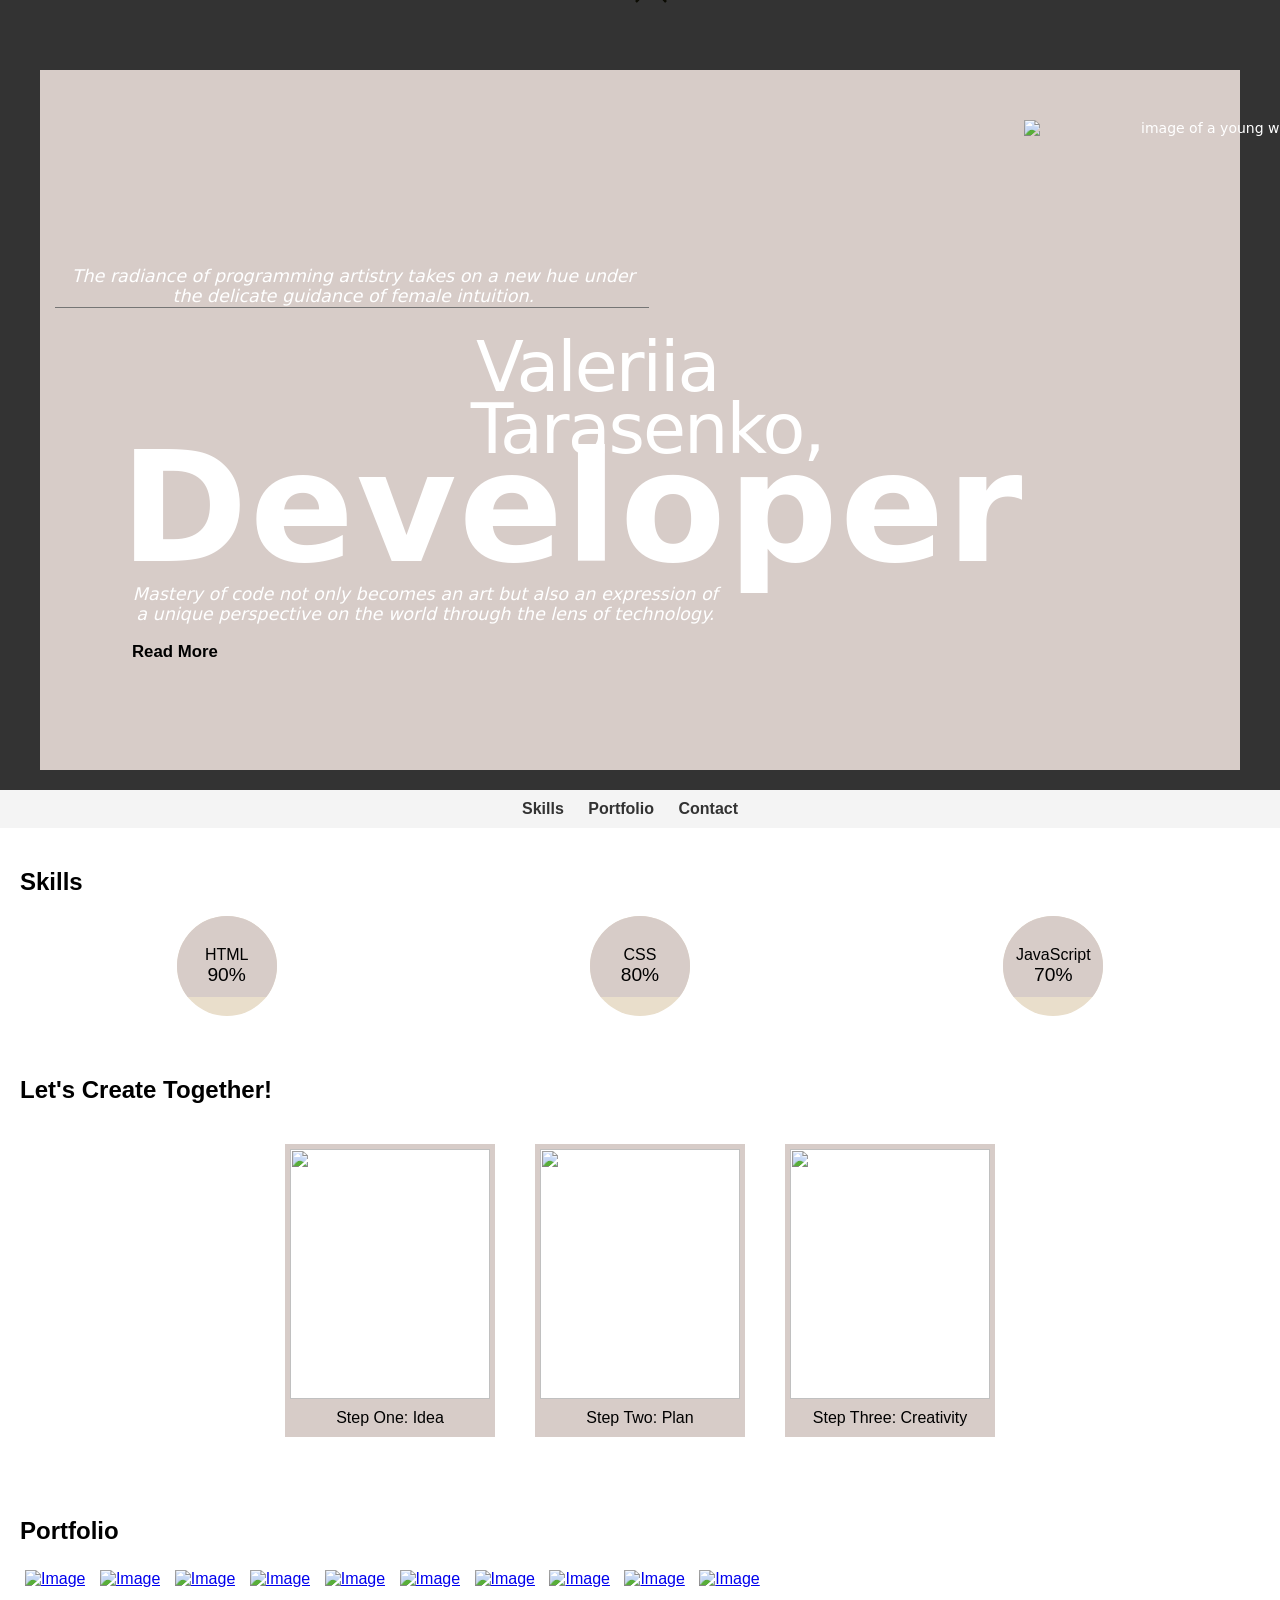
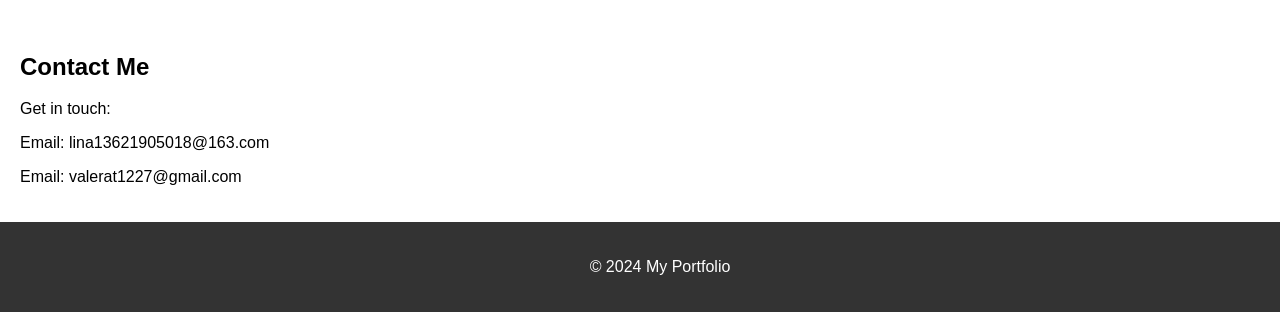
==== index.html @ 927565cd "Add files via upload" ====
<!DOCTYPE html>
<html lang="en">
<head>
    <meta charset="UTF-8">
    <meta name="viewport" content="width=device-width, initial-scale=1.0">
    <title>My Portfolio</title>
    <link rel="stylesheet" href="style.css">
</head>
<body>

<header>
    <div class="container">
        <div class="container-inner">
          <div class="main-content">
            <div class="main-headings" id="main-headings-js">
            <p id="by-line">The radiance of programming artistry takes on a new hue under the delicate guidance of female intuition.</p>
      
            <div class="heading">
              <h3 id="heading1">Valeriia</h3>
              <h3 id="heading2">Tarasenko,</h3>
              <h1 id="heading3">Developer</h1>
            </div>
      
            <div class="short-bio">
              <p>Mastery of code not only becomes an art but also an expression of a unique perspective on the world through the lens of technology.</p>
         
            </div>
      
            <a href="#" class="link" onclick="readMore()">Read More</a>
            </div>
            
            <div class="more-info " id="more-info-js">
              
              <h4>Hello!</h4>
              <p>Meet me, Valeriia, a budding software developer passionate about crafting elegant solutions to complex problems.With a keen eye for detail and a thirst for knowledge, I am embarking on my journey into the world of programming.</p>

              <p>Driven by curiosity and fueled by a desire to innovate, I am constantly seeking new challenges to hone my skills. Whether it's mastering the intricacies of coding languages like HTML and JavaScript or diving into the world of web development and machine learning, I embrace each opportunity to expand my technical expertise.</p>
          
              <p>Despite being at the beginning of my programming career, I approach every project with determination and dedication. I understand that failure is just another step towards success and use setbacks as learning opportunities to grow stronger.</p>
          
              </div>
            
          </div>
      
          <div class="image-wrapper">
          <div class="image-container">
            <img class="image" src="https://cdn.glitch.global/ac8dbd16-b582-4686-b6b6-d5a7e8ac8ace/4542.jpg?v=1710823420402" alt="image of a young woman."width="800" height="600">
          </div>
        </div>
      </div>
      </div>
      </header>

<nav>
    <ul>
        <li><a href="#about">Skills</a></li>
        <li><a href="#portfolio">Portfolio</a></li>
        <li><a href="#contact">Contact</a></li>
    </ul>
</nav>
    
<section id="about">
    <h2>Skills</h2>
    <div class="skills">
        <div class="skill" data-skill="HTML" data-level="90">
            <span class="skill-name">HTML</span>
            <span class="skill-level">90%</span>
        </div>
        <div class="skill" data-skill="CSS" data-level="80">
            <span class="skill-name">CSS</span>
            <span class="skill-level">80%</span>
        </div>
        <div class="skill" data-skill="JavaScript" data-level="70">
            <span class="skill-name">JavaScript</span>
            <span class="skill-level">70%</span>
        </div>
    </div>
    </div>
    </section>
    <section id="about">
    <h2>Let's Create Together!</h2>
    <div class="wave_inner">
        <figure class="wave">
            <img src="https://cdn.glitch.global/ac8dbd16-b582-4686-b6b6-d5a7e8ac8ace/i.jpg?v=1710824107679" alt=""></img>
            <figcaption>Step One: Idea</figcaption>
        </figure>
        <figure class="wave">
            <img src="https://cdn.glitch.global/ac8dbd16-b582-4686-b6b6-d5a7e8ac8ace/k.jpg?v=1710824135780" alt=""></img>
            <figcaption>Step Two: Plan</figcaption>
        </figure>
        <figure class="wave">
            <img src="https://cdn.glitch.global/ac8dbd16-b582-4686-b6b6-d5a7e8ac8ace/j.jpg?v=1710824162516" alt=""></img>
            <figcaption>Step Three: Creativity</figcaption>
        </figure>
    </div>
</section>
<section id="portfolio">
    <h2>Portfolio</h2>
    <a href="https://opaque-friendly-stegosaurus.glitch.me/"target="_blank"><img class="b" src="https://cdn.glitch.global/ac8dbd16-b582-4686-b6b6-d5a7e8ac8ace/s.jpg?v=1710823487512" alt="Image" width="400" height="200"></a>
    <a href="https://stellar-resolute-gravity.glitch.me"target="_blank"><img class="b" src="https://cdn.glitch.global/ac8dbd16-b582-4686-b6b6-d5a7e8ac8ace/a.jpg?v=1710823537453" alt="Image" width="400" height="200"></a>
    <a href="https://cotton-difficult-spider.glitch.me"target="_blank"><img class="b" src="https://cdn.glitch.global/ac8dbd16-b582-4686-b6b6-d5a7e8ac8ace/d.jpg?v=1710823709479" alt="Image" width="400" height="200"></a>
    <a href="https://abyssinian-inquisitive-pansy.glitch.me"target="_blank"><img class="b" src="https://cdn.glitch.global/ac8dbd16-b582-4686-b6b6-d5a7e8ac8ace/x.jpg?v=1710823787986" alt="Image" width="400" height="200"></a>
    <a href="https://teal-roasted-net.glitch.me"target="_blank"><img class="b" src="https://cdn.glitch.global/ac8dbd16-b582-4686-b6b6-d5a7e8ac8ace/r.jpg?v=1710823845205" alt="Image" width="400" height="200"></a>
    <a href="https://tangible-plucky-entree.glitch.me"target="_blank"><img class="b" src="https://cdn.glitch.global/ac8dbd16-b582-4686-b6b6-d5a7e8ac8ace/e.jpg?v=1710823893920" alt="Image" width="400" height="200"></a>
    <a href="https://emerald-flowery-ring.glitch.me"target="_blank"><img class="b" src="https://cdn.glitch.global/ac8dbd16-b582-4686-b6b6-d5a7e8ac8ace/h.jpg?v=1710823933631" alt="Image" width="400" height="200"></a>
    <a href="https://flannel-peach-pheasant.glitch.me"target="_blank"><img class="b" src="https://cdn.glitch.global/ac8dbd16-b582-4686-b6b6-d5a7e8ac8ace/t.jpg?v=1710823970445" alt="Image" width="400" height="200"></a>
    <a href="https://hazel-indigo-acorn.glitch.me"target="_blank"><img class="b" src="https://cdn.glitch.global/ac8dbd16-b582-4686-b6b6-d5a7e8ac8ace/f.jpg?v=1710824030318" alt="Image" width="400" height="200"></a>
    <a href="https://forest-desert-pediatrician.glitch.me"target="_blank"><img class="b" src="https://cdn.glitch.global/ac8dbd16-b582-4686-b6b6-d5a7e8ac8ace/w.jpg?v=1710824068697" alt="Image" width="400" height="200"></a>
    
</section>

<section id="contact">
    <h2>Contact Me</h2>
    <p>Get in touch:</p>
    <p>Email: lina13621905018@163.com</p>
    <p>Email: valerat1227@gmail.com</p>
</section>    

<footer>
    <p>&copy; 2024 My Portfolio</p>
</footer>

<script src="script.js"></script>
</body>
</html>
---- style.css ----
body {
    font-family: Arial, sans-serif;
    margin: 0;
    padding: 0;
}

header {
    background-color: #333;
    color: #fff;
    padding: 20px;
    text-align: center;
}

nav {
    background-color: #f4f4f4;
    padding: 10px;
}

nav ul {
    list-style-type: none;
    margin: 0;
    padding: 0;
    text-align: center;
}

nav ul li {
    display: inline;
    margin-right: 20px;
}

nav ul li a {
    text-decoration: none;
    color: #333;
    font-weight: bold;
}

section {
    padding: 20px;
}

footer {
    background-color: #333;
    color: #fff;
    padding: 20px;
    text-align: center;
    width: 100%;
    bottom: 0;
    z-index: 1;
}

.b{
border-radius: 50%;
  border-radius: 4px;
  padding: 5px;
  width: 250px;
  transition: filter .7s ease-in-out;
  -webkit-filter: grayscale(0%); 
  filter: grayscale(0%);
}
.b{
    transition: transform 0.3s ease;
}

.b:hover {
    transform: scale(1.2);
    -webkit-filter: grayscale(99%); 
    filter: grayscale(99%); 
}


@media only screen and (max-width: 1200px) {
    body {
        font-size: 14px; 
    }

    header {
        padding: 10px; 
    }

    nav ul li {
        margin-right: 10px; 
    }

    section {
        padding: 10px; 
    }

    footer {
        padding: 10px; 
    }

    .b {
        width: 150px; 
    }

    .skills {
        flex-direction: column; 
        align-items: center; 
    }

    .skill {
        margin-bottom: 20px; 
    }
}


@media only screen and (max-width: 500px) {
    header {
        padding: 10px; 
        text-align: center; 
    }

    #heading1, #heading2, #heading3 {
        font-size: 24px; 
    }

    .short-bio {
        font-size: 14px; 
        margin-top: 10px; 
    }

    .image-container {
        width: 80%; 
    }
    nav ul {
        padding: 5px 0; 
    }

    nav ul li {
        margin-right: 10px; 
    }
}


  }
  
  /* Мои мучения и страдания для мобильных устройств и планшетов */
  @media screen and (max-width: 768px) {
    .main-content {
      flex-direction: column; 
      align-items: center; 
    }
  
    .image-wrapper {
      margin-top: 20px; 
    }
  
    .image-container {
      text-align: center; 
    }
  
    .image {
      max-width: 100%; 
      height: auto; 
    }
  
  
    #main-headings-js {
      padding-bottom: 20px; 
      text-align: center; 
    }
  
    .short-bio {
      margin-bottom: 20px; 
      text-align: center; 
    }
  }
  

  @media screen and (max-width: 480px) {
    #heading1, #heading2, #heading3 {
      font-size: 24px; 
    }
  }









//Font
@import url("");

//Variables
$mobile-breakpoint: 350px;
$large-mobile-breakpoint: 530px;
$tablet-breakpoint: 700px;
$desktop-breakpoint: 1200px;


//Mixins 
//Centering Mixins
@mixin horizontal-center {
  margin-left: auto;
  margin-right: auto;
}

@mixin vertical-center {
  position: relative;
  top: 50%;
  transform: translateY(-50%);
}


//Media Query mixins
@mixin mobile {
  @media (min-width: #{$mobile-breakpoint}) and (max-width: #{$large-mobile-breakpoint - 1}) {
    @content;
  }
}

@mixin tablet {
  @media (min-width: #{$large-mobile-breakpoint}) and (max-width: #{$tablet-breakpoint - 1}) {
    @content;
  }
}

@mixin desktop {
  @media (min-width: #{$tablet-breakpoint}) and (max-width: #{$desktop-breakpoint}) {
    @content;
  }
}

//Animations
@keyframes fade-in {
  0% {
    opacity: 0;
  }
  100% {
    opacity: 1;
  }
}

@keyframes slide-in {
   0% {
    top: -300px;
  }
  100% {
    top: 0;
  }
}

@keyframes scaleDown {
    0% {
    transform: scale(1);
  }
   10% {
    transform: scale(0.7);
  }
   95% {
    transform: scale(0.7);
  }
   100% {
    transform: scale(1);
  }
}

@keyframes reveal-info {
  0% {
    height: 0;
  }
  5% {
    height: 350px;
  }
  95% {
    height: 350px;
  }
  100% {
    height: 0;
  }
}



body {
  margin: 0;
  padding: 0;
}
.image-container {
    width: 400px;
    max-width: 400px; 
    height: 700px; 
    overflow: hidden;
    display: flex;
    justify-content: center;
    align-items: center;
    animation: scaleDown 6s ease 2s ;
  }

.container {
  margin-top: 50px;
  margin-left: auto;
  margin-right: auto;
  width: 1200px;
  height: 700px;
  background-color:#D7CCC8 ;
  font-size: 14px;
  font-family: "Montserrat", sans;
  .container-inner { 
   width: 100%;
   height: 100%;
   display: flex;
   flex-direction: row;
   justify-content: flex-start;
   position: relative;
   animation: fade-in 1.5s ease, slide-in 1.2s ease;
   -webkit-animation: fade-in 1.5s ease, slide-in 1.2s ease;
    .main-content {
      flex-basis: 50%;
      order: 1;
      align-self: center;
      display: flex;
      flex-direction: column;
      .main-headings { 
        width: 100%;
        align-self: center;
        display: flex;
        flex-direction: column;
        animation: scaleDown 6s ease 2s;
       -webkit-animation: scaleDown 6s ease 2s;
        #by-line {
          width: 60%;
          padding-bottom: 1px;     
          padding-left: 3px;
          margin-left: 15px;
          font-size: 125%;
          border-bottom: 1px solid #757575;             
          font-style: italic;
        }
        .heading {
         // align-self: flex-end;
           margin-top: 20px;
           margin-left: 80px;
          #heading1, #heading2, #heading3 {
            margin: 0;
            margin-top: -20px;
          }
          #heading1, #heading2 {
            font-size: 500%;
            font-weight:normal;
            letter-spacing: -2px;
          }
          #heading1 {
            margin-left: 50px;
            }
          #heading2 {
            margin-left: 150px;
          }
          #heading3 {
            margin-top: -52px;
            font-size: 1100%;
            font-weight: 800;
            letter-spacing: 2px;
            }
        }
        .short-bio {
          width: 60%;
          margin-top: -30px;
          margin-left: 90px;
          font-style: italic;
          font-size: 125%;
        }
        a {
         // width: 72%;
          margin-left: 92px;
         // margin-right: auto;
          align-self: flex-start;
          font-weight: bold;
          font-size: 120%;
          font-family: helvetica;
          text-decoration: none;
          color: black;
          &:hover {
            text-decoration: underline;
          }
        }  
      }  
       .more-info {
          margin-top: -70px;
          width: 50%;
          height: 0;
          margin-left: auto;
          margin-right: auto; 
          align-self: flex-start;
          overflow: hidden;
          animation: reveal-info 4s ease 3s;
         -webkit-animation: reveal-info 4s ease 3s;
       }
    }
    .image-wrapper {
      flex-basis: 50%; 
      order: 2;
      //background-color was #8D6E63
      .image-container {
        width: 100%;
        height: 100%;
        overflow: hidden;
        display: flex;
        flex-direction: row;
        justify-content: center;
        align-items: center;
        animation: scaleDown 6s ease 2s ;
       -webkit-animation: scaleDown 6s ease 2s;
        img {
          width: 100%;
          height: auto;
          position: relative;
         }
        }
      }     
   }
}



//Media Query for mobile devices 
@include mobile {
   * {
    animation-name: none !important;
  }
  .container {
    width: 90%;
    height: 700px;
    @include horizontal-center;
    font-size: 5px;
    margin-bottom: 20px;
  }
  .container-inner {
    flex-direction: column !important;
    justify-content: center !important;
  }
  .main-content, .image-wrapper {
    flex-basis: 100% !important;
  }
  .main-content {
    order: 2 !important;
    outline: 1px solid red;
    margin: 0 50px;
  }
  .image-wrapper {
    order: 1 !important;
  }
  .heading {
    margin-left: 55px !important;
  }
  #heading1, #heading2 {
   margin: 0;
   margin-top: -5px !important;
    }
  #heading2 {
    margin-left: 100px !important;
  }
  #heading3 {
    margin-top: -20px !important;
  }
  .short-bio {
    margin-top: -10px !important;
    margin-left: 60px !important;
  }
   .more-info {
    height: 150px !important;
    width: 60% !important;
    margin: 0 !important;
    align-self: flex-start !important;
    margin-top: 0px !important;
    margin-left: 60px !important;
    //text-align: justify;
    font-size: 8px;
  }
  .link {
    display: none;
  }
  .image-wrapper {
    order: 1 !important;    
    width: 100%;
    height: 100px !important;
    justify-content: center !important;
  }
  .image-container {
    width: 100% !important;
    height: 400px;    
    @include horizontal-center;
    @include vertical-center;
  }
  img {
    width: 80% !important;
    height: auto !important;
    top: -20px;
    @include horizontal-center;
  }
}


//Media Query for tablet devices 

@include tablet {
  * {
    animation-name: none !important;
  }
  .container {
    width: 90%;
    height: 900px;
    @include horizontal-center;
    font-size: 8px;
  }
  .container-inner {
    flex-direction: column !important;
    justify-content: center !important;
  }
  .main-content, .image-wrapper {
    flex-basis: 100% !important;
  }
  .main-content {    
    width: 80%;
    order: 2 !important;    
    align-self: center !important;
  }
  .main-headings {
    width: 100%;
    margin-top: 20px; 
    @include horizontal-center;
  }  
  .heading {
    margin-left: 55px !important;
  }
  #heading1, #heading2 {
    margin: 0;
    margin-top: -15px !important;
    }
  #heading3 {
    margin-top: -30px !important;
  }
  .short-bio {
    margin-top: -20px !important;
    margin-left: 60px !important;
  }
  .link {
    display: none;
  }
  .more-info {
    height: 150px !important;
    width: 60% !important;
    margin: 0 !important;
    align-self: flex-start !important;
    margin-top: 0px !important;
    margin-left: 60px !important;
    text-align: justify;
  }
  .image-wrapper {
    order: 1 !important;    
    width: 100%;
    height: 400px;
    justify-content: center !important;
  }
  .image-container {
    width: 100% !important;
    height: 400px;    
    @include horizontal-center;
  }
  img {
    width: 80% !important;
    height: auto !important;
    top: -20px;
    @include horizontal-center;
  }
}

/*

@include tablet {
  .container {
    width: 100%;
    height: auto;
    font-size: 7px;
  }
  #heading3 {
    margin-top: -35px !important;
  }
  .link {
    margin-left: 30px;
  }
  .more-info {
    margin-top: -40px !important;
  }
}
*/
//Media query for desktop devices 

@include desktop {
  .container {
    width: 100%;
    height: auto;
    font-size: 9px;
  }
  #heading3 {
    margin-top: -35px !important;
  }
  .link {
    margin-left: 30px;
  }
  .more-info {
    margin-top: -40px !important;
  }
}


@media screen and (max-width: 768px) {
    .container {
      width: 90%;
    }
    
    .main-headings {
      #by-line {
        width: 100%;
        padding: 0 20px;
      }
      
      .heading {
        margin-top: 10px;
        margin-bottom: 10px;
        text-align: center;
        
        h3 {
          font-size: 24px;
        }
        
        h1 {
          font-size: 36px;
        }
      }
      
      .short-bio {
        margin: 0 20px;
        text-align: justify;
        font-size: 16px;
      }
      
      .link {
        margin: 10px 0;
        display: block;
        text-align: center;
      }
    }
    
    .image-container {
      width: 100%;
      height: auto;
    }
    
    .more-info {
      display: none;
    }
  }
  

@media screen and (max-width: 768px) {
    .container {
      width: 100%;
    }
    
    .main-headings {
      #by-line {
        width: 100%;
        padding: 0 10px; 
        font-size: 14px;
      }
      
      .heading {
        margin-top: 10px;
        margin-bottom: 10px;
        
        h3 {
          font-size: 24px;
        }
        
        h1 {
          font-size: 36px; 
        }
      }
      
      .short-bio {
        margin: 0 10px; 
        font-size: 14px;
      }
      
      .link {
        margin: 10px 0;
        display: block;
        text-align: center;
        font-size: 16px; 
      }
    }
    
    .image-container {
      width: 100%; 
      height: auto; 
    }
    
    .more-info {
      display: none;
    }
  }
  
 







.skills {
    display: flex;
    justify-content: space-around;
    align-items: center;
    margin-top: 20px;
}

.skill {
    width: 100px;
    height: 100px;
    border-radius: 50%;
    background-color: #e9decb;
    position: relative;
    overflow: hidden;
    display: flex;
    flex-direction: column;
    justify-content: center;
    align-items: center;
    text-align: center;
    font-family: Arial, sans-serif; 
}

.skill-name,
.skill-level {
    position: relative; 
    z-index: 1; 
}

.skill-level {
    font-size: 1.2em; 
}

.skill::before {
    content: '';
    position: absolute;
    top: 0;
    left: 0;
    width: 100%;
    height: 0; 
    background-color: #D7CCC8 ;
    transform-origin: bottom;
    animation: fill 2s linear forwards;
}

@keyframes fill {
    from {
        height: 0;
    }
    to {
        height: calc(100% - 1.2em); 
    }
}






/*качание картинок*/
.wave_inner {
    display: flex;
    margin-top: 20px;
    flex-wrap: wrap;
    width: 100%;
    justify-content: center;
}
.wave {
    margin: 20px;
    animation: wave ease-in-out 1s infinite alternate;
    transform-origin: center -20px;
}
.wave:hover {
    animation-play-state: paused;
}
.wave img {
    border: 5px solid #D7CCC8 ;
    display: block;
    width: 200px;
    height: 250px;
    object-fit: cover;
}
.wave figcaption {
    text-align: center;
    background: #D7CCC8 ;
    padding: 5px 5px 10px 5px;
    font-family: Verdana, sans-serif;   
}
.wave:after{
    content: '';
    position: absolute;
    width: 20px;
    height: 20px;
    border: 2px solid #0c0c03;
    top: -10px;
    left: 50%;
    z-index: 0;
    border-bottom: none;
    border-right: none;
    transform: rotate(45deg);
}
.wave:before {
    content: '';
    position: absolute;
    top: -23px;
    left: 50%;
    display: block;
    width: 1px;
    height: 1px;
    box-shadow: 0px 0px rgba(0,0,0,0),0px 1px rgba(0,0,0,0),0px 2px rgba(0,0,0,0),0px 3px rgba(0,0,0,0),0px 4px rgba(0,0,0,0),0px 5px rgba(0,0,0,0),0px 6px rgba(14,14,14,0.14),0px 7px rgba(56,56,56,0.41),0px 8px rgba(101,99,101,0.71),0px 9px rgba(118,116,118,0.85),0px 10px rgba(110,109,110,0.77),0px 11px rgba(56,56,56,0.41),0px 12px rgba(16,16,16,0.12),0px 13px rgba(0,0,0,0),0px 14px rgba(0,0,0,0),0px 15px rgba(0,0,0,0),0px 16px rgba(0,0,0,0),0px 17px rgba(0,0,0,0),0px 18px rgba(0,0,0,0),0px 19px rgba(0,0,0,0),1px 0px rgba(0,0,0,0),1px 1px rgba(0,0,0,0),1px 2px rgba(0,0,0,0),1px 3px rgba(0,0,0,0),1px 4px rgba(18,18,18,0.16),1px 5px rgba(99,99,99,0.59),1px 6px rgba(168,168,168,0.88),1px 7px rgba(190,190,191,0.97),1px 8px rgba(183,182,183,1),1px 9px rgba(163,164,167,1),1px 10px rgba(149,150,153,1),1px 11px rgba(140,139,139,0.97),1px 12px rgba(120,118,118,0.87),1px 13px rgba(81,79,79,0.61),1px 14px rgba(22,22,22,0.18),1px 15px rgba(0,0,0,0),1px 16px rgba(0,0,0,0),1px 17px rgba(0,0,0,0),1px 18px rgba(0,0,0,0),1px 19px rgba(0,0,0,0),2px 0px rgba(0,0,0,0),2px 1px rgba(0,0,0,0),2px 2px rgba(0,0,0,0.01),2px 3px rgba(68,68,68,0.44),2px 4px rgba(189,190,191,0.94),2px 5px rgba(248,250,251,1),2px 6px rgba(242,244,246,1),2px 7px rgba(217,217,219,1),2px 8px rgba(189,189,193,1),2px 9px rgba(160,160,163,1),2px 10px rgba(143,143,146,1),2px 11px rgba(132,133,137,1),2px 12px rgba(131,132,134,1),2px 13px rgba(137,137,139,1),2px 14px rgba(124,120,121,0.95),2px 15px rgba(53,53,53,0.47),2px 16px rgba(0,0,0,0.02),2px 17px rgba(0,0,0,0),2px 18px rgba(0,0,0,0),2px 19px rgba(0,0,0,0),3px 0px rgba(0,0,0,0),3px 1px rgba(0,0,0,0.01),3px 2px rgba(87,87,87,0.55),3px 3px rgba(191,191,193,1),3px 4px rgba(222,223,225,1),3px 5px rgba(245,246,248,1),3px 6px rgba(245,246,248,1),3px 7px rgba(225,226,229,1),3px 8px rgba(194,195,196,1),3px 9px rgba(162,162,165,1),3px 10px rgba(143,143,146,1),3px 11px rgba(132,133,137,1),3px 12px rgba(130,128,130,1),3px 13px rgba(129,130,133,1),3px 14px rgba(146,147,150,1),3px 15px rgba(143,143,146,1),3px 16px rgba(62,62,62,0.56),3px 17px rgba(0,0,0,0.01),3px 18px rgba(0,0,0,0),3px 19px rgba(0,0,0,0),4px 0px rgba(0,0,0,0),4px 1px rgba(68,68,68,0.44),4px 2px rgba(175,175,176,1),4px 3px rgba(156,157,160,1),4px 4px rgba(184,185,188,1),4px 5px rgba(230,231,231,1),4px 6px rgba(248,250,251,1),4px 7px rgba(217,217,219,1),4px 8px rgba(191,191,193,1),4px 9px rgba(160,160,163,1),4px 10px rgba(142,143,145,1),4px 11px rgba(132,133,137,1),4px 12px rgba(129,130,133,1),4px 13px rgba(137,138,142,1),4px 14px rgba(160,161,165,1),4px 15px rgba(192,193,195,1),4px 16px rgba(163,161,162,1),4px 17px rgba(53,53,53,0.47),4px 18px rgba(0,0,0,0),4px 19px rgba(0,0,0,0),5px 0px rgba(18,18,18,0.16),5px 1px rgba(165,165,165,0.93),5px 2px rgba(160,160,163,1),5px 3px rgba(147,148,152,1),5px 4px rgba(155,155,158,1),5px 5px rgba(198,198,201,1),5px 6px rgba(170,170,172,1),5px 7px rgba(110,108,110,1),5px 8px rgba(122,121,123,1),5px 9px rgba(110,108,110,1),5px 10px rgba(102,99,101,1),5px 11px rgba(110,108,110,1),5px 12px rgba(120,119,121,1),5px 13px rgba(153,153,157,1),5px 14px rgba(189,189,193,1),5px 15px rgba(217,217,219,1),5px 16px rgba(235,236,237,1),5px 17px rgba(138,136,136,0.95),5px 18px rgba(22,22,22,0.18),5px 19px rgba(0,0,0,0),6px 0px rgba(97,97,97,0.6),6px 1px rgba(194,195,196,1),6px 2px rgba(170,170,172,1),6px 3px rgba(158,159,162,1),6px 4px rgba(151,152,156,1),6px 5px rgba(137,137,139,1),6px 6px rgba(90,89,91,1),6px 7px rgba(127,127,129,1),6px 8px rgba(146,147,150,1),6px 9px rgba(120,119,121,1),6px 10px rgba(90,89,91,1),6px 11px rgba(110,108,110,1),6px 12px rgba(127,127,129,1),6px 13px rgba(164,162,162,1),6px 14px rgba(222,223,225,1),6px 15px rgba(237,238,240,1),6px 16px rgba(249,252,253,1),6px 17px rgba(217,217,219,1),6px 18px rgba(65,65,66,0.6),6px 19px rgba(0,0,0,0),7px 0px rgba(162,162,162,0.87),7px 1px rgba(211,213,215,1),7px 2px rgba(196,197,198,1),7px 3px rgba(184,185,188,1),7px 4px rgba(161,162,164,1),7px 5px rgba(81,79,81,1),7px 6px rgba(86,86,88,1),7px 7px rgba(113,113,114,1),7px 8px rgba(143,143,146,1),7px 9px rgba(123,123,126,1),7px 10px rgba(100,100,102,1),7px 11px rgba(129,130,133,1),7px 12px rgba(142,143,145,1),7px 13px rgba(154,152,153,1),7px 14px rgba(237,237,237,1),7px 15px rgba(248,250,251,1),7px 16px rgba(248,250,251,1),7px 17px rgba(250,251,251,1),7px 18px rgba(117,116,118,0.87),7px 19px rgba(14,14,14,0.14),8px 0px rgba(203,203,203,0.97),8px 1px rgba(237,238,240,1),8px 2px rgba(225,226,229,1),8px 3px rgba(220,220,221,1),8px 4px rgba(113,113,114,1),8px 5px rgba(60,59,61,1),8px 6px rgba(77,77,79,1),8px 7px rgba(98,98,100,1),8px 8px rgba(135,136,139,1),8px 9px rgba(131,132,134,1),8px 10px rgba(123,123,126,1),8px 11px rgba(144,145,148,1),8px 12px rgba(135,136,139,1),8px 13px rgba(131,132,134,1),8px 14px rgba(214,213,213,1),8px 15px rgba(248,250,251,1),8px 16px rgba(242,243,243,1),8px 17px rgba(248,250,251,1),8px 18px rgba(158,158,160,0.97),8px 19px rgba(40,43,43,0.4),9px 0px rgba(222,223,225,1),9px 1px rgba(252,253,255,1),9px 2px rgba(252,253,255,1),9px 3px rgba(181,180,181,1),9px 4px rgba(72,71,73,1),9px 5px rgba(72,71,73,1),9px 6px rgba(72,71,73,1),9px 7px rgba(86,86,88,1),9px 8px rgba(122,121,123,1),9px 9px rgba(146,147,150,1),9px 10px rgba(147,148,152,1),9px 11px rgba(143,143,146,1),9px 12px rgba(143,143,146,1),9px 13px rgba(149,150,153,1),9px 14px rgba(188,187,188,1),9px 15px rgba(233,234,236,1),9px 16px rgba(230,231,231,1),9px 17px rgba(237,238,240,1),9px 18px rgba(178,179,182,1),9px 19px rgba(88,88,88,0.78),10px 0px rgba(224,224,225,1),10px 1px rgba(248,250,251,1),10px 2px rgba(248,250,251,1),10px 3px rgba(181,180,181,1),10px 4px rgba(104,104,105,1),10px 5px rgba(122,121,123,1),10px 6px rgba(122,121,123,1),10px 7px rgba(127,127,129,1),10px 8px rgba(143,143,146,1),10px 9px rgba(170,171,175,1),10px 10px rgba(184,185,188,1),10px 11px rgba(200,201,204,1),10px 12px rgba(211,213,215,1),10px 13px rgba(220,220,221,1),10px 14px rgba(217,217,219,1),10px 15px rgba(210,210,212,1),10px 16px rgba(210,210,212,1),10px 17px rgba(220,221,223,1),10px 18px rgba(178,179,182,1),10px 19px rgba(102,102,104,0.93),11px 0px rgba(207,207,208,1),11px 1px rgba(225,226,229,1),11px 2px rgba(217,217,219,1),11px 3px rgba(198,198,201,1),11px 4px rgba(130,128,130,1),11px 5px rgba(151,152,156,1),11px 6px rgba(156,157,161,1),11px 7px rgba(165,166,170,1),11px 8px rgba(198,198,201,1),11px 9px rgba(204,205,207,1),11px 10px rgba(192,193,195,1),11px 11px rgba(217,218,220,1),11px 12px rgba(242,244,246,1),11px 13px rgba(252,253,255,1),11px 14px rgba(242,243,243,1),11px 15px rgba(192,193,195,1),11px 16px rgba(189,189,193,1),11px 17px rgba(204,205,207,1),11px 18px rgba(163,164,167,1),11px 19px rgba(84,84,84,0.74),12px 0px rgba(179,177,178,0.97),12px 1px rgba(200,201,204,1),12px 2px rgba(184,185,188,1),12px 3px rgba(176,176,180,1),12px 4px rgba(141,139,141,1),12px 5px rgba(149,150,153,1),12px 6px rgba(170,171,175,1),12px 7px rgba(210,210,212,1),12px 8px rgba(235,236,237,1),12px 9px rgba(224,224,225,1),12px 10px rgba(210,210,212,1),12px 11px rgba(184,185,188,1),12px 12px rgba(211,213,215,1),12px 13px rgba(235,236,237,1),12px 14px rgba(191,191,193,1),12px 15px rgba(155,155,158,1),12px 16px rgba(165,166,170,1),12px 17px rgba(184,185,188,1),12px 18px rgba(137,138,141,0.97),12px 19px rgba(40,43,43,0.4),13px 0px rgba(137,134,136,0.86),13px 1px rgba(189,189,193,1),13px 2px rgba(170,170,172,1),13px 3px rgba(160,161,165,1),13px 4px rgba(147,148,152,1),13px 5px rgba(154,152,153,1),13px 6px rgba(217,217,219,1),13px 7px rgba(248,250,251,1),13px 8px rgba(242,243,243,1),13px 9px rgba(230,231,231,1),13px 10px rgba(240,240,240,1),13px 11px rgba(200,201,204,1),13px 12px rgba(191,191,193,1),13px 13px rgba(196,197,198,1),13px 14px rgba(135,136,139,1),13px 15px rgba(131,132,134,1),13px 16px rgba(142,143,145,1),13px 17px rgba(158,159,162,1),13px 18px rgba(103,105,106,0.87),13px 19px rgba(14,14,14,0.14),14px 0px rgba(80,79,79,0.58),14px 1px rgba(175,175,176,1),14px 2px rgba(163,164,167,1),14px 3px rgba(153,153,157,1),14px 4px rgba(147,148,152,1),14px 5px rgba(153,150,152,1),14px 6px rgba(237,237,237,1),14px 7px rgba(255,255,255,1),14px 8px rgba(245,245,245,1),14px 9px rgba(234,235,234,1),14px 10px rgba(242,243,243,1),14px 11px rgba(233,234,236,1),14px 12px rgba(204,205,207,1),14px 13px rgba(165,166,170,1),14px 14px rgba(137,138,142,1),14px 15px rgba(129,130,133,1),14px 16px rgba(129,130,133,1),14px 17px rgba(131,132,134,1),14px 18px rgba(65,65,66,0.6),14px 19px rgba(0,0,0,0),15px 0px rgba(18,18,18,0.16),15px 1px rgba(132,129,130,0.92),15px 2px rgba(160,161,165,1),15px 3px rgba(149,150,153,1),15px 4px rgba(146,147,150,1),15px 5px rgba(146,147,150,1),15px 6px rgba(163,161,162,1),15px 7px rgba(183,182,183,1),15px 8px rgba(203,202,204,1),15px 9px rgba(220,220,221,1),15px 10px rgba(230,231,231,1),15px 11px rgba(242,243,243,1),15px 12px rgba(207,207,208,1),15px 13px rgba(170,170,172,1),15px 14px rgba(153,153,157,1),15px 15px rgba(142,143,145,1),15px 16px rgba(135,136,139,1),15px 17px rgba(106,107,110,0.94),15px 18px rgba(22,22,22,0.18),15px 19px rgba(0,0,0,0),16px 0px rgba(0,0,0,0),16px 1px rgba(51,48,48,0.44),16px 2px rgba(141,139,141,1),16px 3px rgba(151,152,156,1),16px 4px rgba(146,147,150,1),16px 5px rgba(149,150,153,1),16px 6px rgba(155,155,158,1),16px 7px rgba(165,166,170,1),16px 8px rgba(196,197,198,1),16px 9px rgba(234,235,234,1),16px 10px rgba(245,245,245,1),16px 11px rgba(232,232,233,1),16px 12px rgba(210,210,212,1),16px 13px rgba(188,187,188,1),16px 14px rgba(170,170,172,1),16px 15px rgba(156,157,160,1),16px 16px rgba(127,127,129,1),16px 17px rgba(53,53,53,0.47),16px 18px rgba(0,0,0,0),16px 19px rgba(0,0,0,0),17px 0px rgba(0,0,0,0),17px 1px rgba(0,0,0,0.01),17px 2px rgba(61,60,60,0.54),17px 3px rgba(130,128,130,1),17px 4px rgba(155,155,158,1),17px 5px rgba(160,160,163,1),17px 6px rgba(163,164,167,1),17px 7px rgba(178,179,182,1),17px 8px rgba(207,207,208,1),17px 9px rgba(237,237,237,1),17px 10px rgba(248,250,251,1),17px 11px rgba(240,240,240,1),17px 12px rgba(220,220,221,1),17px 13px rgba(203,202,204,1),17px 14px rgba(184,185,188,1),17px 15px rgba(141,139,141,1),17px 16px rgba(62,62,62,0.56),17px 17px rgba(0,0,0,0),17px 18px rgba(0,0,0,0),17px 19px rgba(0,0,0,0),18px 0px rgba(0,0,0,0),18px 1px rgba(0,0,0,0),18px 2px rgba(0,0,0,0.01),18px 3px rgba(51,48,48,0.44),18px 4px rgba(111,108,109,0.93),18px 5px rgba(155,155,158,1),18px 6px rgba(181,182,187,1),18px 7px rgba(198,198,201,1),18px 8px rgba(220,221,223,1),18px 9px rgba(245,245,245,1),18px 10px rgba(255,255,255,1),18px 11px rgba(250,251,251,1),18px 12px rgba(232,232,233,1),18px 13px rgba(191,191,193,1),18px 14px rgba(125,125,126,0.94),18px 15px rgba(51,48,48,0.44),18px 16px rgba(0,0,0,0.01),18px 17px rgba(0,0,0,0),18px 18px rgba(0,0,0,0),18px 19px rgba(0,0,0,0),19px 0px rgba(0,0,0,0),19px 1px rgba(0,0,0,0),19px 2px rgba(0,0,0,0),19px 3px rgba(0,0,0,0),19px 4px rgba(20,20,20,0.15),19px 5px rgba(59,58,59,0.57),19px 6px rgba(103,105,106,0.87),19px 7px rgba(141,141,144,0.96),19px 8px rgba(176,176,180,1),19px 9px rgba(196,197,198,1),19px 10px rgba(192,193,195,1),19px 11px rgba(167,168,168,0.96),19px 12px rgba(120,120,121,0.86),19px 13px rgba(66,66,68,0.59),19px 14px rgba(18,18,18,0.16),19px 15px rgba(0,0,0,0),19px 16px rgba(0,0,0,0),19px 17px rgba(0,0,0,0),19px 18px rgba(0,0,0,0),19px 19px rgba(0,0,0,0);
    z-index: 16;
} 
@keyframes wave {
    0% {
        transform: rotate(3deg);
        box-shadow: 6px 8px 22px rgba(0,0,0,0.3), 12px 16px 24px rgba(0,0,0,0.2);
    }
    100% {
        transform: rotate(-3deg);
        box-shadow: -6px 8px 22px rgba(0,0,0,0.3), -12px 16px 24px rgba(0,0,0,0.2);
    }
}
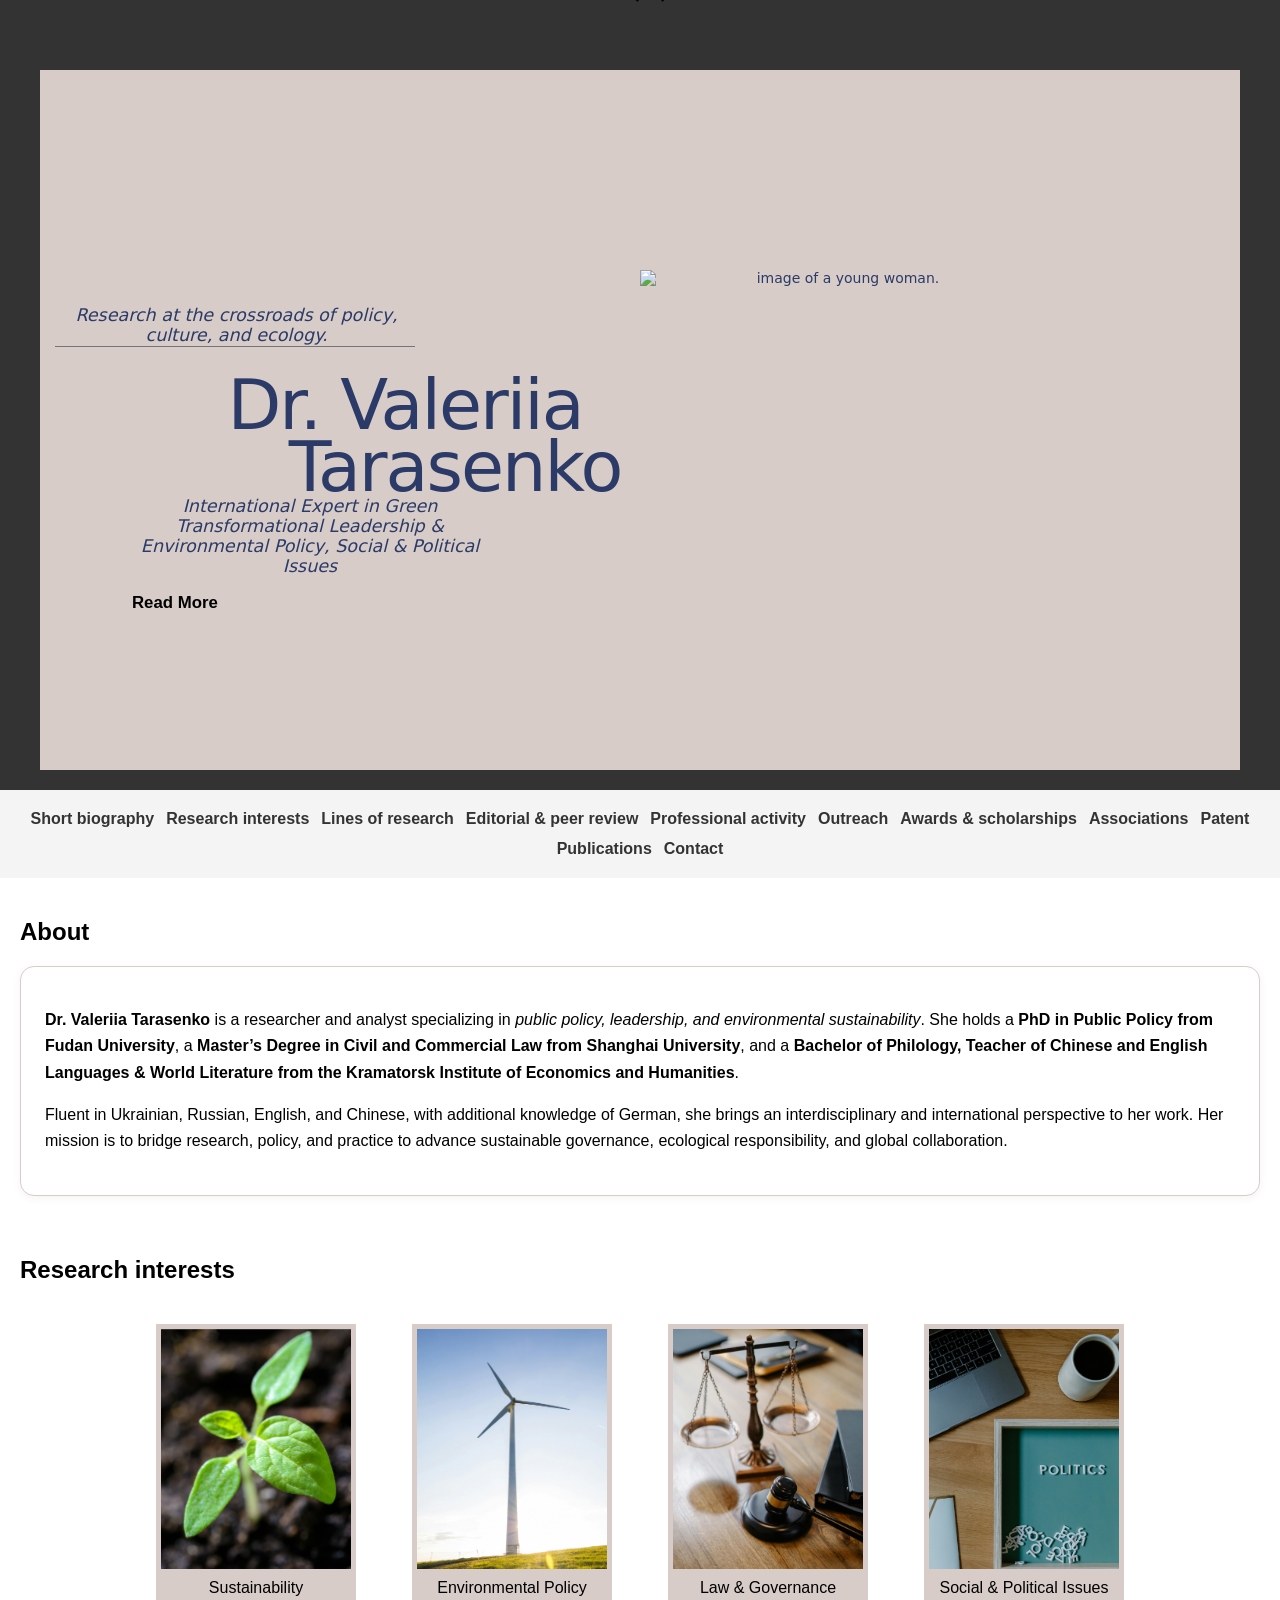
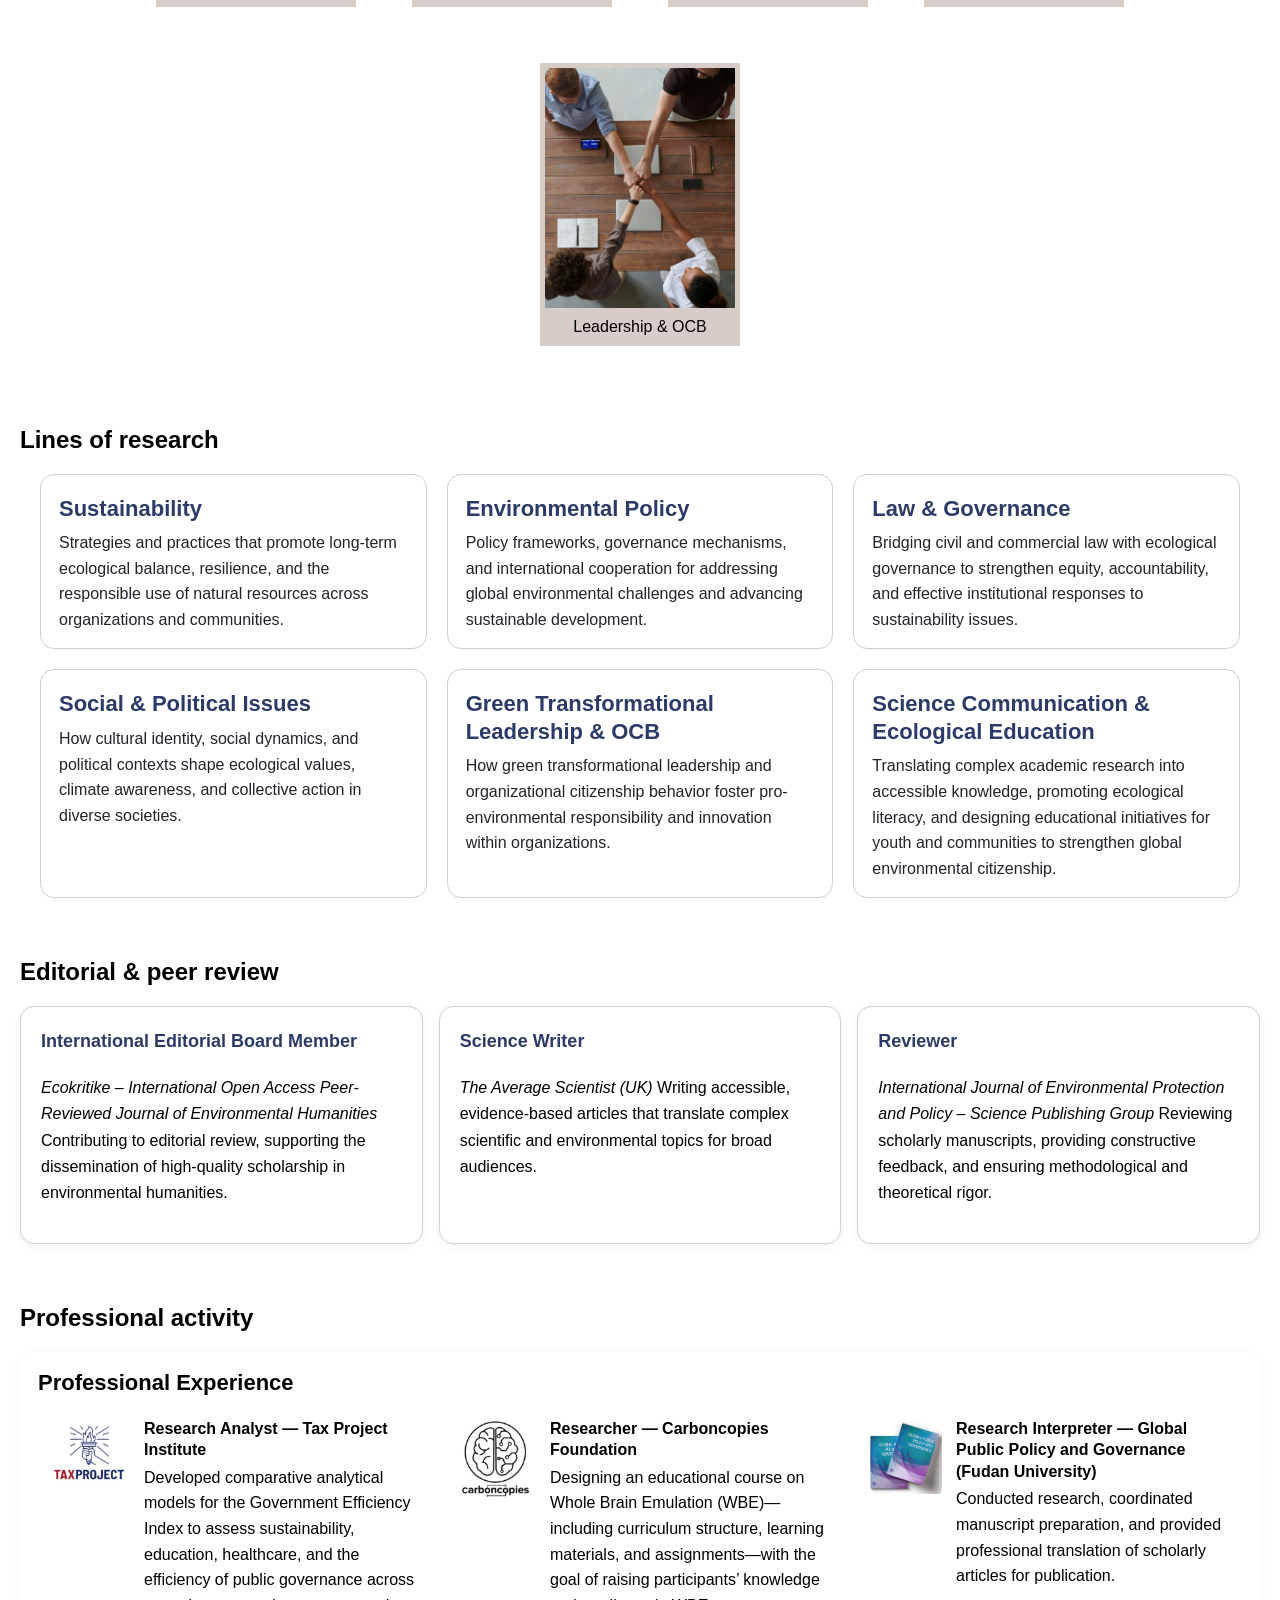
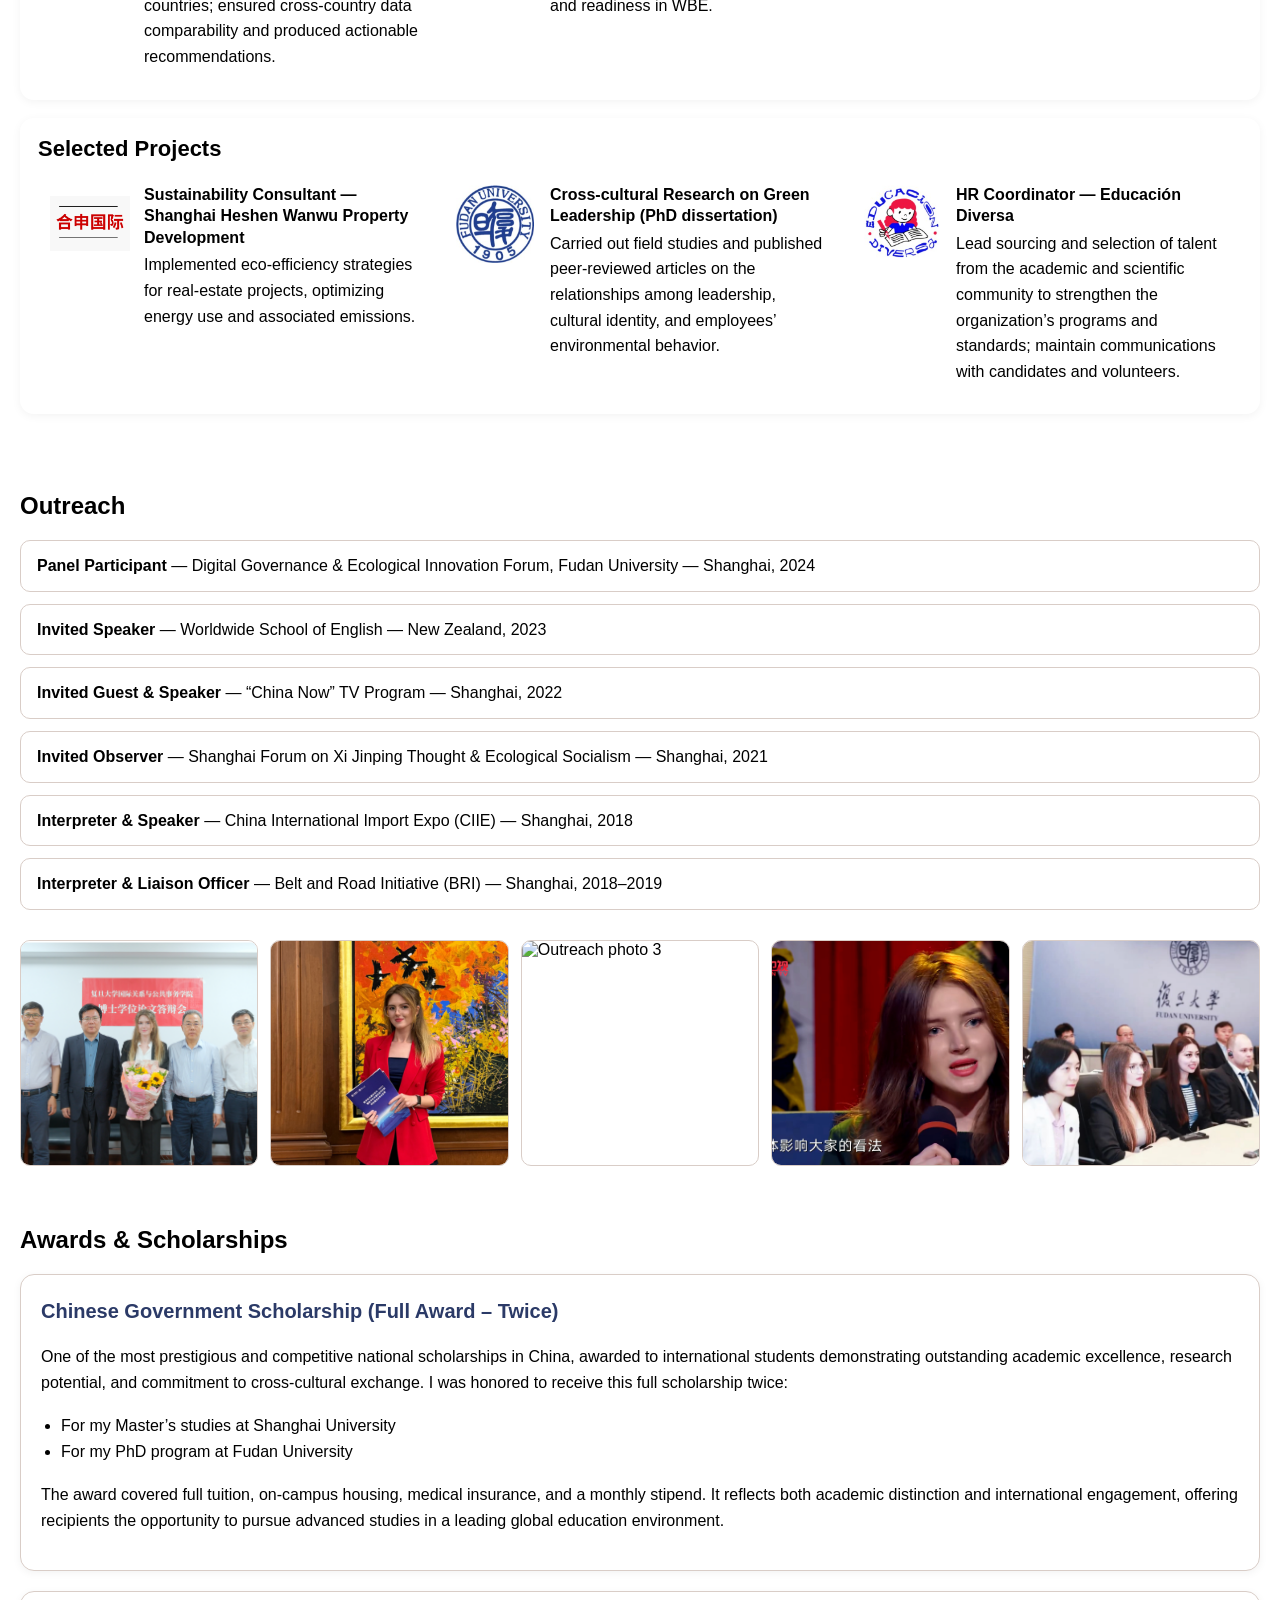
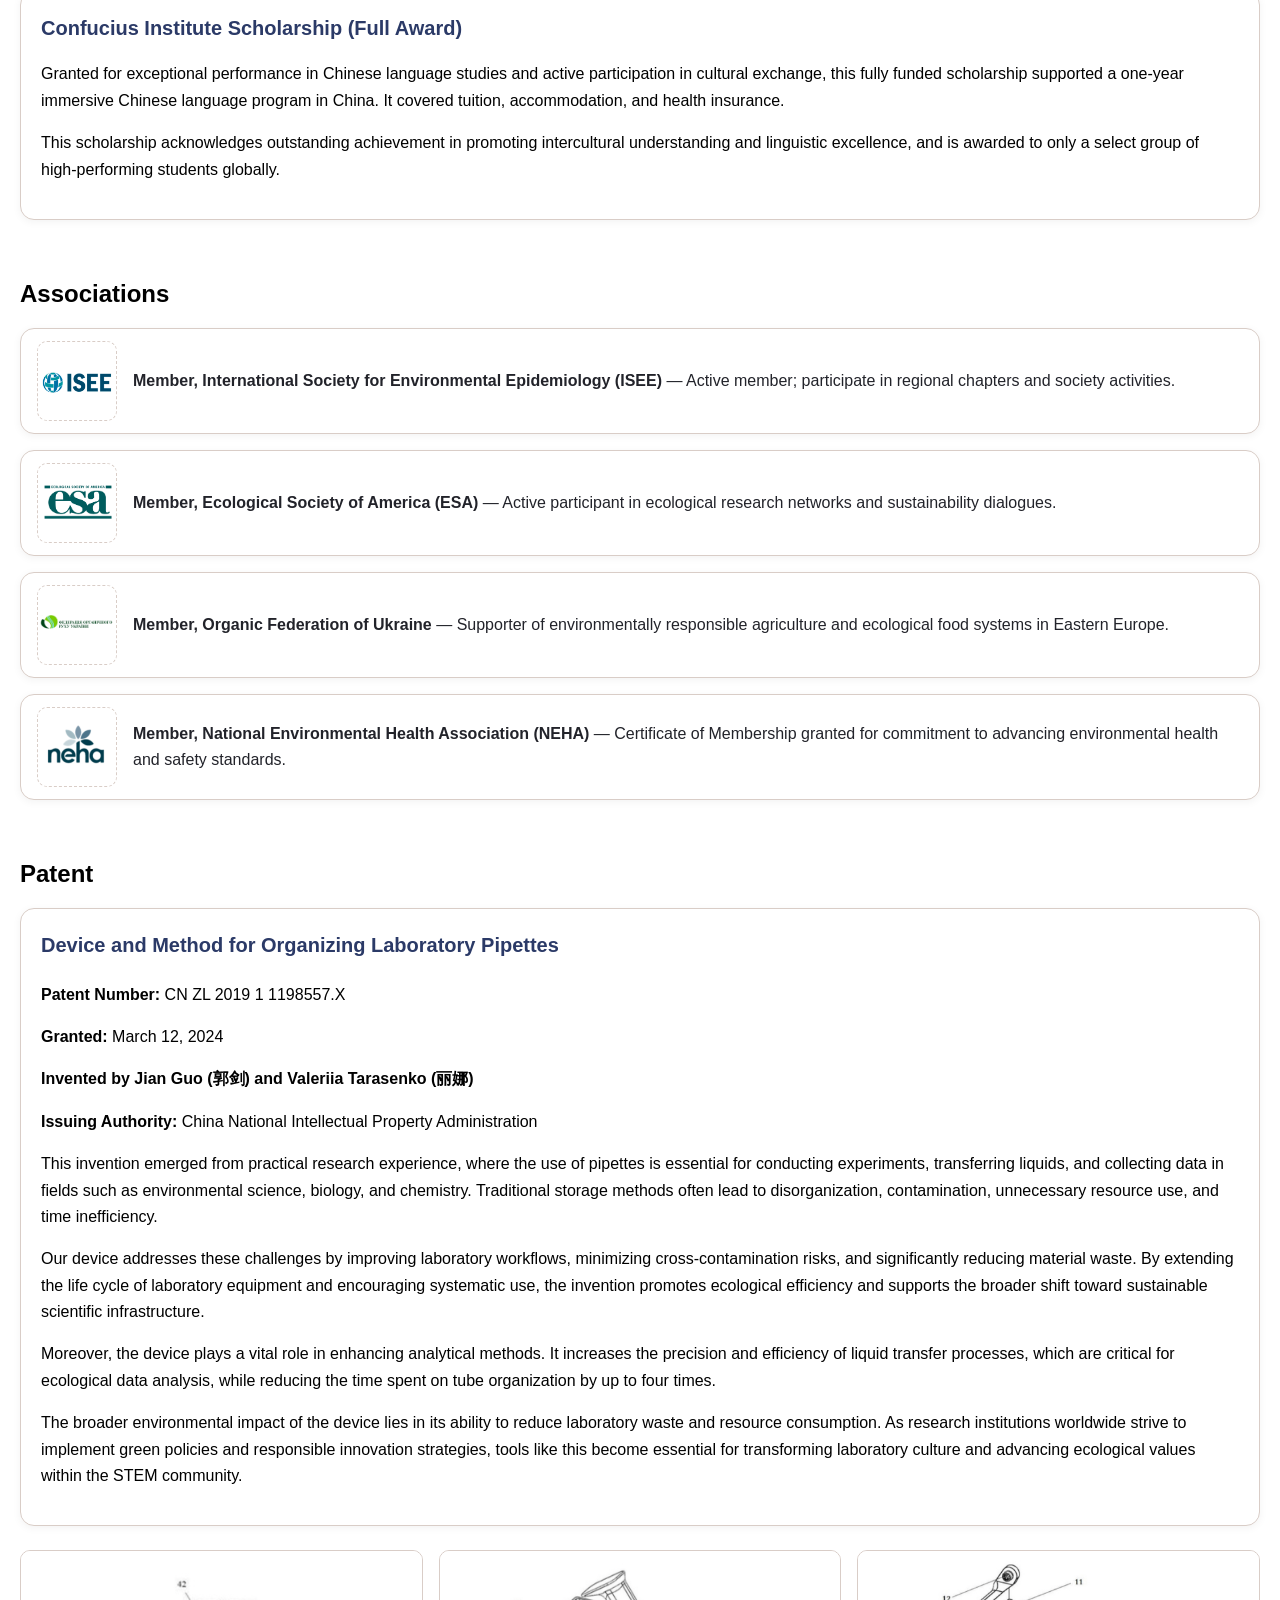
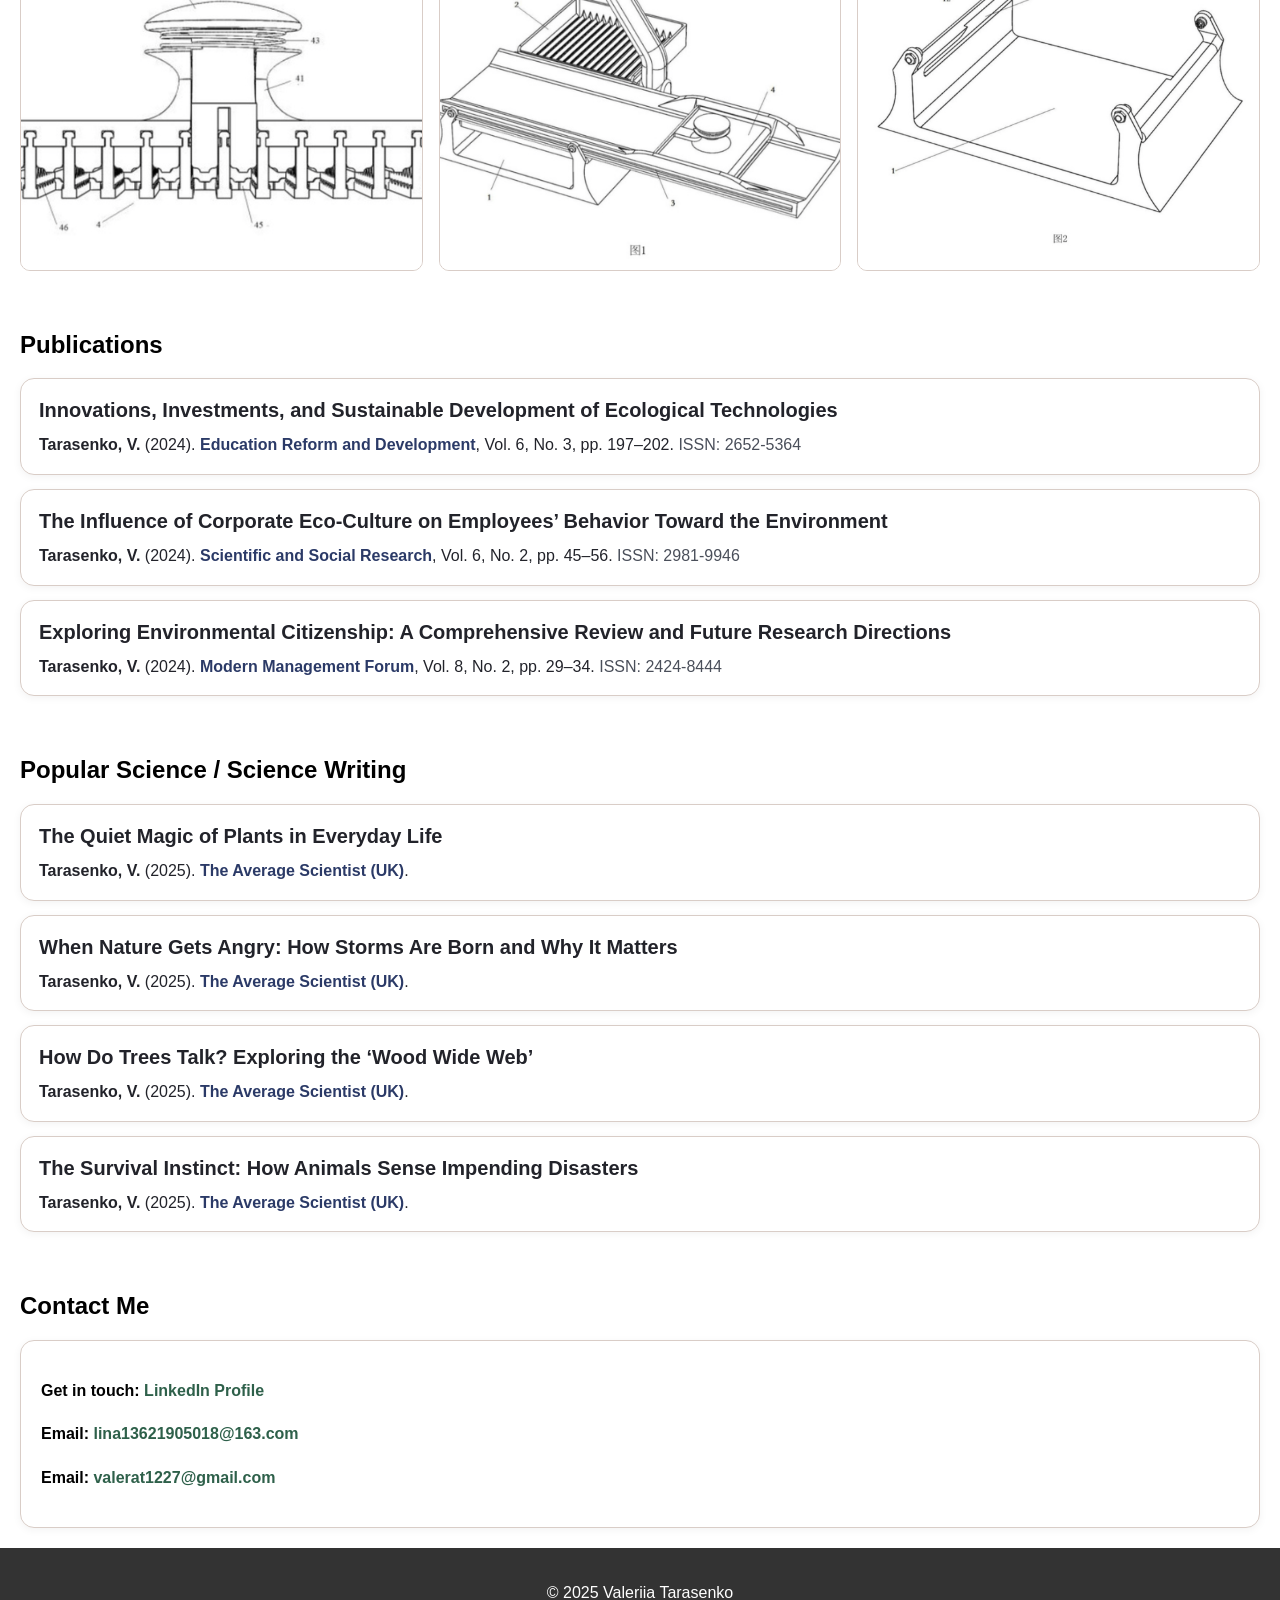
==== commit e2dbbe8a: "Add files via upload" ====
--- a/index.html
+++ b/index.html
@@ -13,16 +13,16 @@
         <div class="container-inner">
           <div class="main-content">
             <div class="main-headings" id="main-headings-js">
-            <p id="by-line">The radiance of programming artistry takes on a new hue under the delicate guidance of female intuition.</p>
+            <p id="by-line">Research at the crossroads of policy, culture, and ecology.</p>
       
             <div class="heading">
-              <h3 id="heading1">Valeriia</h3>
-              <h3 id="heading2">Tarasenko,</h3>
-              <h1 id="heading3">Developer</h1>
+              <h3 id="heading1">Dr. Valeriia</h3>
+              <h3 id="heading2">Tarasenko</h3>
+             
             </div>
       
             <div class="short-bio">
-              <p>Mastery of code not only becomes an art but also an expression of a unique perspective on the world through the lens of technology.</p>
+              <p>International Expert in Green Transformational Leadership & Environmental Policy, Social & Political Issues</p>
          
             </div>
       
@@ -31,13 +31,10 @@
             
             <div class="more-info " id="more-info-js">
               
-              <h4>Hello!</h4>
-              <p>Meet me, Valeriia, a budding software developer passionate about crafting elegant solutions to complex problems.With a keen eye for detail and a thirst for knowledge, I am embarking on my journey into the world of programming.</p>
-
-              <p>Driven by curiosity and fueled by a desire to innovate, I am constantly seeking new challenges to hone my skills. Whether it's mastering the intricacies of coding languages like HTML and JavaScript or diving into the world of web development and machine learning, I embrace each opportunity to expand my technical expertise.</p>
-          
-              <p>Despite being at the beginning of my programming career, I approach every project with determination and dedication. I understand that failure is just another step towards success and use setbacks as learning opportunities to grow stronger.</p>
-          
+
+              <p>With an academic background spanning law, philology, and public policy, I combine qualitative and quantitative approaches to explore complex social and environmental questions. My goal is to generate evidence-based insights and policy recommendations that foster sustainable governance, resilient organizations, and environmentally responsible leadership.</p>
+              <p>Beyond academia, I actively engage in volunteer work, science communication, and international collaborations, believing that research achieves its true value when shared with communities and translated into practice.</p>
+              
               </div>
             
           </div>
@@ -53,71 +50,553 @@
 
 <nav>
     <ul>
-        <li><a href="#about">Skills</a></li>
-        <li><a href="#portfolio">Portfolio</a></li>
+        <li><a href="#about">Short biography</a></li>
+        <li><a href="#researchinterests">Research interests</a></li>
+        <li><a href="#linesofresearch">Lines of research</a></li>
+        <li><a href="#editorial">Editorial & peer review</a></li>
+        <li><a href="#professional">Professional activity</a></li>
+        <li><a href="#outreach">Outreach</a></li>
+        <li><a href="#scholarship">Awards & scholarships</a></li>
+        <li><a href="#associations">Associations</a></li>
+        <li><a href="#patent">Patent</a></li>
+        <li><a href="#pub">Publications</a></li>
         <li><a href="#contact">Contact</a></li>
     </ul>
 </nav>
     
 <section id="about">
-    <h2>Skills</h2>
-    <div class="skills">
-        <div class="skill" data-skill="HTML" data-level="90">
-            <span class="skill-name">HTML</span>
-            <span class="skill-level">90%</span>
-        </div>
-        <div class="skill" data-skill="CSS" data-level="80">
-            <span class="skill-name">CSS</span>
-            <span class="skill-level">80%</span>
-        </div>
-        <div class="skill" data-skill="JavaScript" data-level="70">
-            <span class="skill-name">JavaScript</span>
-            <span class="skill-level">70%</span>
-        </div>
-    </div>
+    <h2>About</h2>
+    <div class="bio-card">
+        <p>
+          <strong>Dr. Valeriia Tarasenko</strong> is a researcher and analyst specializing in 
+          <em>public policy, leadership, and environmental sustainability</em>. She holds a 
+          <strong>PhD in Public Policy from Fudan University</strong>, a 
+          <strong>Master’s Degree in Civil and Commercial Law from Shanghai University</strong>, 
+          and a <strong>Bachelor of Philology, Teacher of Chinese and English Languages &amp; World Literature 
+          from the Kramatorsk Institute of Economics and Humanities</strong>. 
+        </p>
+        <p>
+          Fluent in Ukrainian, Russian, English, and Chinese, with additional knowledge of German, 
+          she brings an interdisciplinary and international perspective to her work. 
+          Her mission is to bridge research, policy, and practice to advance sustainable governance, 
+          ecological responsibility, and global collaboration.
+        </p>
+      </div>
     </div>
     </section>
-    <section id="about">
-    <h2>Let's Create Together!</h2>
+    <section id="researchinterests">
+    <h2>Research interests</h2>
     <div class="wave_inner">
         <figure class="wave">
-            <img src="https://cdn.glitch.global/ac8dbd16-b582-4686-b6b6-d5a7e8ac8ace/i.jpg?v=1710824107679" alt=""></img>
-            <figcaption>Step One: Idea</figcaption>
+            <img src="ss.png" alt=""></img>
+            <figcaption>Sustainability</figcaption>
         </figure>
         <figure class="wave">
-            <img src="https://cdn.glitch.global/ac8dbd16-b582-4686-b6b6-d5a7e8ac8ace/k.jpg?v=1710824135780" alt=""></img>
-            <figcaption>Step Two: Plan</figcaption>
+            <img src="env.jpeg" alt=""></img>
+            <figcaption>Environmental Policy</figcaption>
         </figure>
         <figure class="wave">
-            <img src="https://cdn.glitch.global/ac8dbd16-b582-4686-b6b6-d5a7e8ac8ace/j.jpg?v=1710824162516" alt=""></img>
-            <figcaption>Step Three: Creativity</figcaption>
+            <img src="law.jpeg" alt=""></img>
+            <figcaption>Law & Governance</figcaption>
         </figure>
-    </div>
-</section>
-<section id="portfolio">
-    <h2>Portfolio</h2>
-    <a href="https://opaque-friendly-stegosaurus.glitch.me/"target="_blank"><img class="b" src="https://cdn.glitch.global/ac8dbd16-b582-4686-b6b6-d5a7e8ac8ace/s.jpg?v=1710823487512" alt="Image" width="400" height="200"></a>
-    <a href="https://stellar-resolute-gravity.glitch.me"target="_blank"><img class="b" src="https://cdn.glitch.global/ac8dbd16-b582-4686-b6b6-d5a7e8ac8ace/a.jpg?v=1710823537453" alt="Image" width="400" height="200"></a>
-    <a href="https://cotton-difficult-spider.glitch.me"target="_blank"><img class="b" src="https://cdn.glitch.global/ac8dbd16-b582-4686-b6b6-d5a7e8ac8ace/d.jpg?v=1710823709479" alt="Image" width="400" height="200"></a>
-    <a href="https://abyssinian-inquisitive-pansy.glitch.me"target="_blank"><img class="b" src="https://cdn.glitch.global/ac8dbd16-b582-4686-b6b6-d5a7e8ac8ace/x.jpg?v=1710823787986" alt="Image" width="400" height="200"></a>
-    <a href="https://teal-roasted-net.glitch.me"target="_blank"><img class="b" src="https://cdn.glitch.global/ac8dbd16-b582-4686-b6b6-d5a7e8ac8ace/r.jpg?v=1710823845205" alt="Image" width="400" height="200"></a>
-    <a href="https://tangible-plucky-entree.glitch.me"target="_blank"><img class="b" src="https://cdn.glitch.global/ac8dbd16-b582-4686-b6b6-d5a7e8ac8ace/e.jpg?v=1710823893920" alt="Image" width="400" height="200"></a>
-    <a href="https://emerald-flowery-ring.glitch.me"target="_blank"><img class="b" src="https://cdn.glitch.global/ac8dbd16-b582-4686-b6b6-d5a7e8ac8ace/h.jpg?v=1710823933631" alt="Image" width="400" height="200"></a>
-    <a href="https://flannel-peach-pheasant.glitch.me"target="_blank"><img class="b" src="https://cdn.glitch.global/ac8dbd16-b582-4686-b6b6-d5a7e8ac8ace/t.jpg?v=1710823970445" alt="Image" width="400" height="200"></a>
-    <a href="https://hazel-indigo-acorn.glitch.me"target="_blank"><img class="b" src="https://cdn.glitch.global/ac8dbd16-b582-4686-b6b6-d5a7e8ac8ace/f.jpg?v=1710824030318" alt="Image" width="400" height="200"></a>
-    <a href="https://forest-desert-pediatrician.glitch.me"target="_blank"><img class="b" src="https://cdn.glitch.global/ac8dbd16-b582-4686-b6b6-d5a7e8ac8ace/w.jpg?v=1710824068697" alt="Image" width="400" height="200"></a>
+        <figure class="wave">
+            <img src="pp.jpg" alt=""></img>
+            <figcaption>Social & Political Issues</figcaption>
+        </figure>
+        <figure class="wave">
+            <img src="ll.jpg" alt=""></img>
+            <figcaption>Leadership & OCB</figcaption>
+        </figure>
+    </div>
+</section>
+</section>
+<section id="linesofresearch">
+<h2>Lines of research</h2>
+<div class="research-container">
+    <div class="research-grid" role="list">
+      <article class="research-card" role="listitem">
+        <h3>Sustainability</h3>
+        <p>
+          Strategies and practices that promote long-term ecological balance, resilience, and the responsible use of natural resources across organizations and communities.
+        </p>
+      </article>
+
+      <article class="research-card" role="listitem">
+        <h3>Environmental Policy</h3>
+        <p>
+          Policy frameworks, governance mechanisms, and international cooperation for addressing global environmental challenges and advancing sustainable development.
+        </p>
+      </article>
+
+      <article class="research-card" role="listitem">
+        <h3>Law &amp; Governance</h3>
+        <p>
+          Bridging civil and commercial law with ecological governance to strengthen equity, accountability, and effective institutional responses to sustainability issues.
+        </p>
+      </article>
+
+      <article class="research-card" role="listitem">
+        <h3>Social &amp; Political Issues</h3>
+        <p>
+          How cultural identity, social dynamics, and political contexts shape ecological values, climate awareness, and collective action in diverse societies.
+        </p>
+      </article>
+
+      <article class="research-card" role="listitem">
+        <h3>Green Transformational Leadership &amp; OCB</h3>
+        <p>
+          How green transformational leadership and organizational citizenship behavior foster pro-environmental responsibility and innovation within organizations.
+        </p>
+      </article>
+
+      <article class="research-card" role="listitem">
+        <h3>Science Communication &amp; Ecological Education</h3>
+        <p>
+            Translating complex academic research into accessible knowledge, promoting ecological literacy, and designing educational initiatives for youth and communities to strengthen global environmental citizenship.
+        </p>
+      </article>
+
+    </div>
+  </div>
+
+</section>
+<section id="editorial">
+    <h2>Editorial & peer review</h2>
+    <div class="editorial-grid" role="list">
+        <article class="editorial-card" role="listitem">
+          <h3>International Editorial Board Member</h3>
+          <p>
+            <em>Ecokritike – International Open Access Peer‐Reviewed Journal of Environmental Humanities</em>  
+            Contributing to editorial review, supporting the dissemination of high-quality scholarship in environmental humanities.
+          </p>
+        </article>
+  
+        <article class="editorial-card" role="listitem">
+          <h3>Science Writer</h3>
+          <p>
+            <em>The Average Scientist (UK)</em>  
+            Writing accessible, evidence-based articles that translate complex scientific and environmental topics for broad audiences.
+          </p>
+        </article>
+  
+        <article class="editorial-card" role="listitem">
+          <h3>Reviewer</h3>
+          <p>
+            <em>International Journal of Environmental Protection and Policy – Science Publishing Group</em>  
+            Reviewing scholarly manuscripts, providing constructive feedback, and ensuring methodological and theoretical rigor.
+          </p>
+        </article>
+      </div>
+    </div>
+</section>
+
+</section>
+<section id="professional">
+    <h2>Professional activity</h2>
     
+    <section class="pro-block" aria-labelledby="pro-exp-title">
+        <h3 id="pro-exp-title" class="pro-block__heading">Professional Experience</h3>
+  
+        <ul class="pro-list" role="list">
+          <!-- Item -->
+          <li class="pro-item" role="listitem">
+            <div class="pro-item__logo" aria-hidden="true">
+              <!-- Поместите logo 80×80px -->
+              <img src="tax.png" alt="" />
+            </div>
+            <div class="pro-item__body">
+              <div class="pro-item__title">
+                <span class="pro-item__org">Research Analyst</span>
+                <span class="pro-item__role">— Tax Project Institute </span>
+              </div>
+              <p class="pro-item__desc">
+                Developed comparative analytical models for the Government Efficiency Index to assess sustainability, education, healthcare, and the efficiency of public governance across countries; ensured cross-country data comparability and produced actionable recommendations.
+              </p>
+            </div>
+          </li>
+  
+          <li class="pro-item" role="listitem">
+            <div class="pro-item__logo" aria-hidden="true">
+              <img src="carb.png" alt="" />
+            </div>
+            <div class="pro-item__body">
+              <div class="pro-item__title">
+                <span class="pro-item__org">Researcher</span>
+                <span class="pro-item__role">— Carboncopies Foundation</span>
+              </div>
+              <p class="pro-item__desc">
+                Designing an educational course on Whole Brain Emulation (WBE)—including curriculum structure,
+                learning materials, and assignments—with the goal of raising participants’ knowledge and readiness in WBE.
+              </p>
+            </div>
+          </li>
+  
+          <li class="pro-item" role="listitem">
+            <div class="pro-item__logo" aria-hidden="true">
+              <img src="gov.png" alt="" />
+            </div>
+            <div class="pro-item__body">
+              <div class="pro-item__title">
+                <span class="pro-item__org">Research Interpreter</span>
+                <span class="pro-item__role">— Global Public Policy and Governance (Fudan University)</span>
+              </div>
+              <p class="pro-item__desc">
+                Conducted research, coordinated manuscript preparation, and provided professional translation
+                of scholarly articles for publication.
+              </p>
+            </div>
+          </li>
+        </ul>
+      </section>
+  
+      <!-- Selected Projects -->
+      <section class="pro-block" aria-labelledby="pro-proj-title">
+        <h3 id="pro-proj-title" class="pro-block__heading">Selected Projects</h3>
+  
+        <ul class="pro-list" role="list">
+          <li class="pro-item" role="listitem">
+            <div class="pro-item__logo" aria-hidden="true">
+              <img src="property.png" alt="" />
+            </div>
+            <div class="pro-item__body">
+              <div class="pro-item__title">
+                <span class="pro-item__org">Sustainability Consultant — Shanghai Heshen Wanwu Property Development</span>
+              </div>
+              <p class="pro-item__desc">
+                Implemented eco-efficiency strategies for real-estate projects, optimizing energy use
+                and associated emissions.
+              </p>
+            </div>
+          </li>
+  
+          <li class="pro-item" role="listitem">
+            <div class="pro-item__logo" aria-hidden="true">
+              <img src="fudan.png" alt="" />
+            </div>
+            <div class="pro-item__body">
+              <div class="pro-item__title">
+                <span class="pro-item__org">Cross-cultural Research on Green Leadership (PhD dissertation)</span>
+              </div>
+              <p class="pro-item__desc">
+                Carried out field studies and published peer-reviewed articles on the relationships among
+                leadership, cultural identity, and employees’ environmental behavior.
+              </p>
+            </div>
+          </li>
+  
+          <li class="pro-item" role="listitem">
+            <div class="pro-item__logo" aria-hidden="true">
+              <img src="educ.png" alt="" />
+            </div>
+            <div class="pro-item__body">
+              <div class="pro-item__title">
+                <span class="pro-item__org">HR Coordinator — Educación Diversa</span>
+              </div>
+              <p class="pro-item__desc">
+                Lead sourcing and selection of talent from the academic and scientific community to strengthen
+                the organization’s programs and standards; maintain communications with candidates and volunteers.
+              </p>
+            </div>
+          </li>
+        </ul>
+      </section>
+    </div>
+</section>
+
+
+</section>
+<section id="outreach">
+    <h2>Outreach</h2>
+    <ul class="outreach-list" role="list">
+      <li class="outreach-item">
+        <strong>Panel Participant</strong> — Digital Governance & Ecological Innovation Forum, Fudan University — Shanghai, 2024
+      </li>
+      <li class="outreach-item">
+        <strong>Invited Speaker</strong> — Worldwide School of English — New Zealand, 2023
+      </li>
+      <li class="outreach-item">
+        <strong>Invited Guest & Speaker</strong> — “China Now” TV Program — Shanghai, 2022
+      </li>
+      <li class="outreach-item">
+        <strong>Invited Observer</strong> — Shanghai Forum on Xi Jinping Thought & Ecological Socialism — Shanghai, 2021
+      </li>
+      <li class="outreach-item">
+        <strong>Interpreter & Speaker</strong> — China International Import Expo (CIIE) — Shanghai, 2018
+      </li>
+      <li class="outreach-item">
+        <strong>Interpreter & Liaison Officer</strong> — Belt and Road Initiative (BRI) — Shanghai, 2018–2019
+      </li>
+    </ul>
+
+    <!-- Галерея фото -->
+    <div class="outreach-gallery">
+      <figure><img src="w1.png" alt="Outreach photo 2"></figure>
+      <figure><img src="111.png" alt="Outreach photo 1"></figure>
+      <figure><img src="12.JPG" alt="Outreach photo 3"></figure>
+      <figure><img src="1118.JPG" alt="Outreach photo 4"></figure>
+      <figure><img src="15.png" alt="Outreach photo 5"></figure>
+    </div>
+  </div>
+
+
+</section>
+
+
+</section>
+<section id="scholarship">
+    <h2>Awards & Scholarships</h2>
+    <div class="awards-grid" role="list">
+      <!-- Chinese Government Scholarship -->
+      <article class="awards-card" role="listitem">
+        <h3>Chinese Government Scholarship (Full Award – Twice)</h3>
+        <p>
+          One of the most prestigious and competitive national scholarships in China, awarded to international
+          students demonstrating outstanding academic excellence, research potential, and commitment to
+          cross-cultural exchange. I was honored to receive this full scholarship twice:
+        </p>
+        <ul>
+          <li>For my Master’s studies at Shanghai University</li>
+          <li>For my PhD program at Fudan University</li>
+        </ul>
+        <p>
+          The award covered full tuition, on-campus housing, medical insurance, and a monthly stipend. It reflects
+          both academic distinction and international engagement, offering recipients the opportunity to pursue
+          advanced studies in a leading global education environment.
+        </p>
+      </article>
+
+      <!-- Confucius Institute Scholarship -->
+      <article class="awards-card" role="listitem">
+        <h3>Confucius Institute Scholarship (Full Award)</h3>
+        <p>
+          Granted for exceptional performance in Chinese language studies and active participation in cultural
+          exchange, this fully funded scholarship supported a one-year immersive Chinese language program in
+          China. It covered tuition, accommodation, and health insurance.
+        </p>
+        <p>
+          This scholarship acknowledges outstanding achievement in promoting intercultural understanding and
+          linguistic excellence, and is awarded to only a select group of high-performing students globally.
+        </p>
+      </article>
+    </div>
+  </div>
+</section>
+
+
+</section>
+<section id="associations">
+    <h2>Associations</h2>
+    <ul class="assoc-list" role="list">
+      <!-- ISEE -->
+      <li class="assoc-item" role="listitem">
+        <div class="assoc-logo">
+          <img src="isee.png" alt="Logo of ISEE" />
+        </div>
+        <div class="assoc-body">
+          <p>
+            <strong>Member, International Society for Environmental Epidemiology (ISEE)</strong> — Active member; participate in regional chapters and society activities.
+          </p>
+        </div>
+      </li>
+
+      <!-- ESA -->
+      <li class="assoc-item" role="listitem">
+        <div class="assoc-logo">
+          <img src="esa.png" alt="Logo of ESA" />
+        </div>
+        <div class="assoc-body">
+          <p>
+            <strong>Member, Ecological Society of America (ESA)</strong> — Active participant in ecological research networks and sustainability dialogues.
+          </p>
+        </div>
+      </li>
+
+      <!-- Organic Federation of Ukraine -->
+      <li class="assoc-item" role="listitem">
+        <div class="assoc-logo">
+          <img src="uk.png" alt="Logo of Organic Federation of Ukraine" />
+        </div>
+        <div class="assoc-body">
+          <p>
+            <strong>Member, Organic Federation of Ukraine</strong> — Supporter of environmentally responsible agriculture and ecological food systems in Eastern Europe.
+          </p>
+        </div>
+      </li>
+
+      <!-- NEHA -->
+      <li class="assoc-item" role="listitem">
+        <div class="assoc-logo">
+          <img src="neha.png" alt="Logo of NEHA" />
+        </div>
+        <div class="assoc-body">
+          <p>
+            <strong>Member, National Environmental Health Association (NEHA)</strong> — Certificate of Membership granted for commitment to advancing environmental health and safety standards.
+          </p>
+        </div>
+      </li>
+    </ul>
+  </div>
+</section>
+
+
+</section>
+<section id="patent">
+    <h2>Patent</h2>
+    <article class="patent-card">
+      <h3>Device and Method for Organizing Laboratory Pipettes</h3>
+      <p><strong>Patent Number:</strong> CN ZL 2019 1 1198557.X</p>
+      <p><strong>Granted:</strong> March 12, 2024</p>
+      <p><strong>Invented by Jian Guo (郭剑) and Valeriia Tarasenko (丽娜)</strong> </p>
+      <p><strong>Issuing Authority:</strong> China National Intellectual Property Administration</p>
+
+      <div class="patent-desc">
+        <p>
+          This invention emerged from practical research experience, where the use of pipettes is essential
+          for conducting experiments, transferring liquids, and collecting data in fields such as environmental
+          science, biology, and chemistry. Traditional storage methods often lead to disorganization,
+          contamination, unnecessary resource use, and time inefficiency.
+        </p>
+        <p>
+          Our device addresses these challenges by improving laboratory workflows, minimizing cross-contamination
+          risks, and significantly reducing material waste. By extending the life cycle of laboratory equipment
+          and encouraging systematic use, the invention promotes ecological efficiency and supports the broader
+          shift toward sustainable scientific infrastructure.
+        </p>
+        <p>
+          Moreover, the device plays a vital role in enhancing analytical methods. It increases the precision
+          and efficiency of liquid transfer processes, which are critical for ecological data analysis, while
+          reducing the time spent on tube organization by up to four times.
+        </p>
+        <p>
+          The broader environmental impact of the device lies in its ability to reduce laboratory waste and
+          resource consumption. As research institutions worldwide strive to implement green policies and
+          responsible innovation strategies, tools like this become essential for transforming laboratory
+          culture and advancing ecological values within the STEM community.
+        </p>
+      </div>
+    </article>
+
+    <!-- Галерея из трёх фото -->
+    <div class="patent-gallery">
+      <figure><img src="p1.png" alt="Patent photo 1"></figure>
+      <figure><img src="p2.png" alt="Patent photo 2"></figure>
+      <figure><img src="p3.png" alt="Patent photo 3"></figure>
+    </div>
+  </div>
+</section>
+
+</section>
+<section id="pub">
+    <h2>Publications</h2>
+    <ol class="pubs-list">
+      <li class="pubs-item">
+        <div class="pubs-card">
+          <h3 class="pubs-title">
+            Innovations, Investments, and Sustainable Development of Ecological Technologies
+          </h3>
+          <p class="pubs-meta">
+            <span class="pubs-author">Tarasenko, V.</span> (2024).
+            <em>Education Reform and Development</em>, Vol. 6, No. 3, pp. 197–202.
+            <span class="pubs-issn">ISSN: 2652-5364</span>
+          </p>
+          <!-- опционально: <a class="pubs-link" href="link-to-pdf-or-doi" target="_blank" rel="noopener">PDF / DOI</a> -->
+        </div>
+      </li>
+
+      <li class="pubs-item">
+        <div class="pubs-card">
+          <h3 class="pubs-title">
+            The Influence of Corporate Eco-Culture on Employees’ Behavior Toward the Environment
+          </h3>
+          <p class="pubs-meta">
+            <span class="pubs-author">Tarasenko, V.</span> (2024).
+            <em>Scientific and Social Research</em>, Vol. 6, No. 2, pp. 45–56.
+            <span class="pubs-issn">ISSN: 2981-9946</span>
+          </p>
+        </div>
+      </li>
+
+      <li class="pubs-item">
+        <div class="pubs-card">
+          <h3 class="pubs-title">
+            Exploring Environmental Citizenship: A Comprehensive Review and Future Research Directions
+          </h3>
+          <p class="pubs-meta">
+            <span class="pubs-author">Tarasenko, V.</span> (2024).
+            <em>Modern Management Forum</em>, Vol. 8, No. 2, pp. 29–34.
+            <span class="pubs-issn">ISSN: 2424-8444</span>
+          </p>
+        </div>
+      </li>
+    </ol>
+  </div>
+</section>
+
+
+</section>
+<section id="pub">
+    <h2>Popular Science / Science Writing</h2>
+    <ol class="pop-sci__list">
+      <li class="pop-sci__item">
+        <article class="pop-sci__card">
+          <h3 class="pop-sci__title">The Quiet Magic of Plants in Everyday Life</h3>
+          <p class="pop-sci__meta">
+            <span class="pop-sci__author">Tarasenko, V.</span> (2025).
+            <em>The Average Scientist (UK)</em>.
+          </p>
+          <!-- <a class="pop-sci__link" href="URL-на-статью" target="_blank" rel="noopener">Read</a> -->
+        </article>
+      </li>
+
+      <li class="pop-sci__item">
+        <article class="pop-sci__card">
+          <h3 class="pop-sci__title">When Nature Gets Angry: How Storms Are Born and Why It Matters</h3>
+          <p class="pop-sci__meta">
+            <span class="pop-sci__author">Tarasenko, V.</span> (2025).
+            <em>The Average Scientist (UK)</em>.
+          </p>
+        </article>
+      </li>
+
+      <li class="pop-sci__item">
+        <article class="pop-sci__card">
+          <h3 class="pop-sci__title">How Do Trees Talk? Exploring the ‘Wood Wide Web’</h3>
+          <p class="pop-sci__meta">
+            <span class="pop-sci__author">Tarasenko, V.</span> (2025).
+            <em>The Average Scientist (UK)</em>.
+          </p>
+        </article>
+      </li>
+
+      <li class="pop-sci__item">
+        <article class="pop-sci__card">
+          <h3 class="pop-sci__title">The Survival Instinct: How Animals Sense Impending Disasters</h3>
+          <p class="pop-sci__meta">
+            <span class="pop-sci__author">Tarasenko, V.</span> (2025).
+            <em>The Average Scientist (UK)</em>.
+          </p>
+        </article>
+      </li>
+    </ol>
+  </div>
 </section>
 
 <section id="contact">
     <h2>Contact Me</h2>
-    <p>Get in touch:</p>
-    <p>Email: lina13621905018@163.com</p>
-    <p>Email: valerat1227@gmail.com</p>
+    <div class="contact-card">
+      <p><strong>Get in touch:</strong> 
+        <a href="https://www.linkedin.com/in/valeriia-tarasenko-phd-7426522a5/" target="_blank" rel="noopener">
+          LinkedIn Profile
+        </a>
+      </p>
+      <p><strong>Email:</strong> <a href="mailto:lina13621905018@163.com">lina13621905018@163.com</a></p>
+      <p><strong>Email:</strong> <a href="mailto:valerat1227@gmail.com">valerat1227@gmail.com</a></p>
+    </div>
+  </div>
 </section>    
 
 <footer>
-    <p>&copy; 2024 My Portfolio</p>
+    <p>&copy; 2025 Valeriia Tarasenko</p>
 </footer>
 
 <script src="script.js"></script>
--- a/style.css
+++ b/style.css
@@ -6,7 +6,7 @@
 
 header {
     background-color: #333;
-    color: #fff;
+    color: #2B3A67;
     padding: 20px;
     text-align: center;
 }
@@ -68,6 +68,349 @@
 }
 
 
+.link {
+  display: inline-block;   /* заставляет ссылку вести себя как блочный элемент */
+  margin-bottom: 10px;     /* добавляет отступ снизу */
+  color: #2E3A67;          /* ваш синий цвет */
+  text-decoration: none;   /* убирает подчёркивание */
+  font-weight: 100;
+}
+
+.link:hover {
+  text-decoration: underline; /* при наведении будет подчёркивание */
+}
+
+.more-info h4 {
+  margin: 15px;  /* создаёт расстояние сверху */
+}
+
+
+
+/* ===== Lines of Research (Section) ===== */
+:root{
+  /* Можно подстроить под вашу палитру */
+  --rl-ink: #22232A;          /* основной текст */
+  --rl-muted: #4A4F5A;        /* вторичный текст */
+  --rl-heading: #2B3A67;      /* заголовки */
+  --rl-accent: #2E604A;       /* акцент/обводка при hover */
+  --rl-rule: #D9CDC7;         /* рамка карточек */
+  --rl-card-bg: #FFFFFF;      /* фон карточек */
+  --rl-sec-bg: transparent;   /* фон секции (можно #F8F6F5) */
+}
+
+.linesofresearch{
+  background: var(--rl-sec-bg);
+  color: var(--rl-ink);
+  padding: clamp(32px, 6vw, 72px) 0;
+}
+
+.research-container{
+  max-width: 1100px;
+  margin: 0 auto;
+  padding: 0 20px;
+}
+
+.research-header{
+  max-width: 760px;
+  margin: 0 0 24px 0;
+}
+
+
+
+.research-sub{
+  color: var(--rl-muted);
+  margin: 0;
+}
+
+.research-grid{
+  display: grid;
+  grid-template-columns: 1fr;
+  gap: 16px;
+  margin-top: 20px;
+}
+
+/* Карточка */
+.research-card{
+  background: var(--rl-card-bg);
+  border: 1px solid var(--rl-rule);
+  border-radius: 14px;
+  padding: 18px 18px 16px 18px;
+  box-shadow: 0 1px 0 rgba(0,0,0,0.02);
+  transition: border-color .15s ease, box-shadow .15s ease, transform .15s ease;
+}
+
+.research-card h3{
+  color: var(--rl-heading);
+  font-size: clamp(18px, 2.6vw, 22px);
+  line-height: 1.25;
+  margin: 2px 0 8px 0;
+}
+
+.research-card p{
+  color: var(--rl-ink);
+  margin: 0;
+  line-height: 1.6;
+}
+
+/* Hover/Focus — лёгкий акцент и «поднятие» */
+.research-card:hover,
+.research-card:focus-within{
+  border-color: var(--rl-accent);
+  box-shadow: 0 6px 18px rgba(0,0,0,0.06);
+  transform: translateY(-1px);
+}
+
+/* Сетка на больших экранах */
+@media (min-width: 720px){
+  .research-grid{
+    grid-template-columns: 1fr 1fr;
+    gap: 18px;
+  }
+}
+
+@media (min-width: 1040px){
+  .research-grid{
+    grid-template-columns: 1fr 1fr 1fr;
+    gap: 20px;
+  }
+}
+
+/* Пониженная анимация — уважение к настройкам пользователя */
+@media (prefers-reduced-motion: reduce){
+  .research-card{
+    transition: none;
+  }
+}
+
+
+.bio-card{
+  background: #fff;
+  border: 1px solid var(--rl-rule, #D9CDC7);
+  border-radius: 14px;
+  padding: 24px;
+  box-shadow: 0 2px 10px rgba(0,0,0,0.05);
+  line-height: 1.65;
+  transition: border-color .15s ease, box-shadow .15s ease;
+}
+
+.bio-card:hover{
+  border-color: var(--rl-accent, #2E604A);
+  box-shadow: 0 6px 18px rgba(0,0,0,0.08);
+}
+
+
+.editorial-grid{
+  display: grid;
+  grid-template-columns: 1fr;
+  gap: 16px;
+}
+
+.editorial-card{
+  background: #fff;
+  border: 1px solid var(--rl-rule, #D9CDC7);
+  border-radius: 14px;
+  padding: 20px;
+  box-shadow: 0 2px 10px rgba(0,0,0,0.05);
+  line-height: 1.65;
+  transition: border-color .15s ease, box-shadow .15s ease, transform .15s ease;
+}
+
+.editorial-card h3{
+  margin-top: 0;
+  color: var(--rl-heading, #2B3A67);
+  font-size: 18px;
+}
+
+.editorial-card:hover{
+  border-color: var(--rl-accent, #2E604A);
+  box-shadow: 0 6px 18px rgba(0,0,0,0.08);
+  transform: translateY(-2px);
+}
+
+/* Responsive grid */
+@media (min-width: 768px){
+  .editorial-grid{
+    grid-template-columns: 1fr 1fr;
+  }
+}
+
+@media (min-width: 1040px){
+  .editorial-grid{
+    grid-template-columns: 1fr 1fr 1fr;
+  }
+}
+
+
+.pro-block{
+  background: var(--pa-card);
+  border: 1px solid var(--pa-border);
+  border-radius: 14px;
+  padding: 18px;
+  box-shadow: 0 2px 10px rgba(0,0,0,0.05);
+  margin-bottom: 18px;
+}
+
+.pro-block__heading{
+  margin: 0 0 10px 0;
+  font-size: clamp(18px, 2.8vw, 22px);  /* обычный текст, но чуть больше и жирнее */
+  font-weight: 700;
+  color: var(--pa-heading);
+  text-align: left; /* ← заголовок слева (можно переключить на центр) */
+}
+
+/* Список карточек */
+.pro-list{
+  display: grid;
+  grid-template-columns: 1fr;
+  gap: 14px;
+  margin: 0;
+  padding: 0;
+  list-style: none;
+}
+
+/* Элемент списка */
+.pro-item{
+  display: grid;
+  grid-template-columns: 80px 1fr; /* место для логотипа + текст */
+  gap: 14px;
+  align-items: start;
+  border: 1px solid var(--pa-border);
+  border-radius: 12px;
+  padding: 12px;
+  background: #fff;
+  transition: border-color .15s ease, box-shadow .15s ease, transform .15s ease;
+}
+
+.pro-item:hover{
+  border-color: var(--pa-accent);
+  box-shadow: 0 6px 18px rgba(0,0,0,0.06);
+  transform: translateY(-1px);
+}
+
+/* Логотип (плейсхолдер) */
+.pro-item__logo{
+  width: 80px;
+  height: 80px;
+  border: 1px dashed var(--pa-border);
+  border-radius: 10px;
+  display: grid;
+  place-items: center;
+  background: #fff;
+  overflow: hidden;
+}
+.pro-item__logo img{
+  width: 100%;
+  height: 100%;
+  object-fit: contain; /* логотип адекватно вписывается */
+}
+
+/* Текстовая часть */
+.pro-item__title{
+  font-weight: 700;
+  color: var(--pa-heading);
+  margin-bottom: 4px;
+  line-height: 1.35;
+}
+
+.pro-item__org{ font-weight: 700; }
+.pro-item__role{ font-weight: 600; color: var(--pa-muted); }
+
+.pro-item__desc{
+  margin: 0;
+  color: var(--pa-ink);
+  line-height: 1.6;
+}
+
+/* Контейнеры */
+.pro-activity__container,
+.pro-list,
+.pro-item {
+  max-width: 100%;
+  box-sizing: border-box; /* ширина учитывает padding и border */
+}
+
+/* Для сетки */
+.pro-list {
+  grid-template-columns: repeat(auto-fit, minmax(280px, 1fr));
+  /* так карточки сами подстраиваются, не вылазят за экран */
+}
+
+/* Запретить горизонтальный скролл */
+body {
+  overflow-x: hidden;
+}
+
+/* Адаптация сетки */
+@media (min-width: 760px){
+  .pro-list{
+    grid-template-columns: 1fr 1fr; /* 2 колонки на средних экранах */
+  }
+}
+
+@media (min-width: 1080px){
+  .pro-list{
+    grid-template-columns: 1fr 1fr 1fr; /* 3 колонки на широких */
+  }
+}
+
+/* Уважение к настройкам пользователя */
+@media (prefers-reduced-motion: reduce){
+  .pro-item{ transition: none; }
+}
+
+
+
+
+
+
+
+
+/* 1) Базовая сетка и медиа — чтобы ничего не вываливалось */
+*,
+*::before,
+*::after { box-sizing: border-box; }
+
+html, body { width: 100%; max-width: 100%; overflow-x: hidden; }
+
+/* 2) Все изображения адаптивные */
+img, video { max-width: 100%; height: auto; display: block; }
+
+/* 3) Меню переносится и не растягивает ширину */
+nav ul {
+  display: flex;
+  flex-wrap: wrap;
+  justify-content: center;
+  gap: 12px;       /* заменяет margin-right */
+  padding: 10px 12px;
+}
+nav ul li { margin: 0; display: contents; } /* убираем inline-«растяжение» */
+
+/* 4) Картинка в шапке не должна вылезать */
+.image { width: 100% !important; height: auto !important; }
+
+/* 5) Сетка Research interests — карточки подстраиваются */
+.wave_inner{
+  display: grid;
+  grid-template-columns: repeat(auto-fit, minmax(220px, 1fr));
+  gap: 16px;
+}
+.wave img{ width: 100%; height: auto; display: block; }
+
+/* 6) Контейнеры разделов — безопасные отступы */
+.research-container,
+.bio-card,
+.editorial-grid,
+.pro-block,
+.pro-list,
+.pro-item {
+  max-width: 100%;
+}
+
+
+
+
+
+
 @media only screen and (max-width: 1200px) {
     body {
         font-size: 14px; 
@@ -178,6 +521,400 @@
 
 
 
+/* ===== Outreach Section ===== */
+.outreach{
+  background: #F8F6F5;
+  padding: clamp(32px, 6vw, 72px) 0;
+}
+
+.outreach-container{
+  max-width: 1100px;
+  margin: 0 auto;
+  padding: 0 20px;
+}
+
+.outreach-header h2{
+  color: #2B3A67;
+  font-size: clamp(26px, 4vw, 36px);
+  margin-bottom: 20px;
+}
+
+/* Список */
+.outreach-list{
+  list-style: none;
+  padding: 0;
+  margin: 0 0 30px 0;
+  display: grid;
+  gap: 12px;
+}
+
+.outreach-item{
+  background: #fff;
+  border: 1px solid #D9CDC7;
+  border-radius: 10px;
+  padding: 12px 16px;
+  line-height: 1.6;
+  transition: border-color .15s ease, box-shadow .15s ease, transform .15s ease;
+}
+
+.outreach-item:hover{
+  border-color: #2E604A;
+  box-shadow: 0 4px 12px rgba(0,0,0,0.08);
+  transform: translateY(-2px);
+}
+
+/* Галерея фото */
+.outreach-gallery{
+  display: grid;
+  grid-template-columns: repeat(auto-fit, minmax(160px, 1fr));
+  gap: 12px;
+}
+
+.outreach-gallery figure{
+  margin: 0;
+  border-radius: 10px;
+  overflow: hidden;
+  border: 1px solid #D9CDC7;
+  background: #fff;
+  transition: transform .3s ease, box-shadow .3s ease;
+}
+
+.outreach-gallery img{
+  width: 100%;
+  height: 100%;
+  object-fit: cover;
+  display: block;
+}
+
+.outreach-gallery figure:hover{
+  transform: scale(1.03);
+  box-shadow: 0 6px 16px rgba(0,0,0,0.12);
+}
+
+
+
+
+
+
+.awards-grid{
+  display: grid;
+  grid-template-columns: 1fr;
+  gap: 20px;
+}
+
+.awards-card{
+  background: #fff;
+  border: 1px solid #D9CDC7;
+  border-radius: 14px;
+  padding: 20px;
+  line-height: 1.65;
+  box-shadow: 0 2px 8px rgba(0,0,0,0.05);
+  transition: border-color .15s ease, box-shadow .15s ease, transform .15s ease;
+}
+
+.awards-card:hover{
+  border-color: #2E604A;
+  box-shadow: 0 6px 18px rgba(0,0,0,0.08);
+  transform: translateY(-2px);
+}
+
+.awards-card h3{
+  margin-top: 0;
+  margin-bottom: 10px;
+  color: #2B3A67;
+  font-size: 20px;
+}
+
+.awards-card ul{
+  margin: 8px 0 12px 20px;
+  padding: 0;
+}
+
+
+
+
+.assoc-list{
+  list-style: none;
+  margin: 0;
+  padding: 0;
+  display: grid;
+  gap: 16px;
+}
+
+.assoc-item{
+  display: grid;
+  grid-template-columns: 80px 1fr; /* Логотип + текст */
+  gap: 16px;
+  align-items: center;
+  background: #fff;
+  border: 1px solid #D9CDC7;
+  border-radius: 14px;
+  padding: 12px 16px;
+  box-shadow: 0 2px 8px rgba(0,0,0,0.05);
+  transition: border-color .15s ease, box-shadow .15s ease, transform .15s ease;
+}
+
+.assoc-item:hover{
+  border-color: #2E604A;
+  box-shadow: 0 6px 18px rgba(0,0,0,0.08);
+  transform: translateY(-2px);
+}
+
+.assoc-logo{
+  width: 80px;
+  height: 80px;
+  border: 1px dashed #D9CDC7;
+  border-radius: 10px;
+  display: flex;
+  align-items: center;
+  justify-content: center;
+  background: #fff;
+  overflow: hidden;
+}
+
+.assoc-logo img{
+  max-width: 100%;
+  max-height: 100%;
+  object-fit: contain;
+}
+
+.assoc-body p{
+  margin: 0;
+  line-height: 1.6;
+  color: #22232A;
+}
+
+
+
+.patent-card{
+  background: #fff;
+  border: 1px solid #D9CDC7;
+  border-radius: 14px;
+  padding: 20px;
+  line-height: 1.65;
+  box-shadow: 0 2px 8px rgba(0,0,0,0.05);
+  transition: border-color .15s ease, box-shadow .15s ease, transform .15s ease;
+  margin-bottom: 24px;
+}
+
+.patent-card:hover{
+  border-color: #2E604A;
+  box-shadow: 0 6px 18px rgba(0,0,0,0.08);
+  transform: translateY(-2px);
+}
+
+.patent-card h3{
+  margin-top: 0;
+  color: #2B3A67;
+  font-size: 20px;
+}
+
+/* Галерея */
+.patent-gallery{
+  display: grid;
+  grid-template-columns: repeat(auto-fit, minmax(280px, 1fr));
+  gap: 16px;
+}
+
+.patent-gallery figure{
+  margin: 0;
+  border-radius: 10px;
+  overflow: hidden;
+  border: 1px solid #D9CDC7;
+  background: #fff;
+  transition: transform .3s ease, box-shadow .3s ease;
+}
+
+.patent-gallery img{
+  width: 100%;
+  height: 100%;
+  object-fit: cover;
+  display: block;
+}
+
+.patent-gallery figure:hover{
+  transform: scale(1.03);
+  box-shadow: 0 6px 16px rgba(0,0,0,0.12);
+}
+
+
+
+
+.pubs-list{
+  counter-reset: pubs;
+  list-style: none;
+  padding: 0;
+  margin: 0;
+  display: grid;
+  gap: 14px;
+}
+
+.pubs-item{
+  counter-increment: pubs;
+}
+
+.pubs-card{
+  background: #fff;
+  border: 1px solid #D9CDC7;
+  border-radius: 14px;
+  padding: 16px 18px;
+  box-shadow: 0 2px 8px rgba(0,0,0,0.05);
+  transition: border-color .15s ease, box-shadow .15s ease, transform .15s ease;
+  position: relative;
+}
+
+.pubs-card::before{
+  content: counter(pubs) ".";
+  position: absolute;
+  left: -36px;                /* номер слева от карточки */
+  top: 16px;
+  color: #2B3A67;
+  font-weight: 700;
+}
+
+.pubs-card:hover{
+  border-color: #2E604A;
+  box-shadow: 0 6px 18px rgba(0,0,0,0.08);
+  transform: translateY(-2px);
+}
+
+.pubs-title{
+  margin: 2px 0 8px 0;
+  color: #22232A;
+  font-size: clamp(18px, 2.4vw, 20px);
+  line-height: 1.35;
+}
+
+.pubs-meta{
+  margin: 0;
+  color: #22232A;
+  line-height: 1.6;
+}
+
+.pubs-meta em{ color: #2B3A67; font-style: normal; font-weight: 600; }
+.pubs-author{ font-weight: 700; }
+.pubs-issn{ color: #4A4F5A; }
+
+.pubs-link{
+  display: inline-block;
+  margin-top: 8px;
+  color: #2E604A;
+  text-decoration: none;
+  font-weight: 600;
+  border-bottom: 1px solid rgba(46,96,74,.35);
+}
+.pubs-link:hover{ color: #1e3f31; border-bottom-color: currentColor; }
+
+/* адаптив: номера не «уезжают» за экран на мобилках */
+@media (max-width: 600px){
+  .pubs-card::before{ left: 8px; top: -22px; }
+  .pubs-card{ padding-top: 26px; }
+}
+
+
+
+.pop-sci__list{
+  counter-reset: pop;
+  list-style: none;
+  padding: 0;
+  margin: 0;
+  display: grid;
+  gap: 14px;
+}
+
+.pop-sci__item{ counter-increment: pop; }
+
+.pop-sci__card{
+  position: relative;
+  background: #fff;
+  border: 1px solid #D9CDC7;
+  border-radius: 14px;
+  padding: 16px 18px;
+  box-shadow: 0 2px 8px rgba(0,0,0,0.05);
+  transition: border-color .15s ease, box-shadow .15s ease, transform .15s ease;
+}
+
+.pop-sci__card::before{
+  content: counter(pop) ".";
+  position: absolute;
+  left: -36px;
+  top: 16px;
+  color: #2B3A67;
+  font-weight: 700;
+}
+
+.pop-sci__card:hover{
+  border-color: #2E604A;
+  box-shadow: 0 6px 18px rgba(0,0,0,0.08);
+  transform: translateY(-2px);
+}
+
+.pop-sci__title{
+  margin: 2px 0 8px 0;
+  color: #22232A;
+  font-size: clamp(18px, 2.4vw, 20px);
+  line-height: 1.35;
+}
+
+.pop-sci__meta{
+  margin: 0;
+  color: #22232A;
+  line-height: 1.6;
+}
+
+.pop-sci__meta em{
+  color: #2B3A67;
+  font-style: normal;
+  font-weight: 600;
+}
+
+.pop-sci__author{ font-weight: 700; }
+
+.pop-sci__link{
+  display: inline-block;
+  margin-top: 8px;
+  color: #2E604A;
+  text-decoration: none;
+  font-weight: 600;
+  border-bottom: 1px solid rgba(46,96,74,.35);
+}
+.pop-sci__link:hover{
+  color: #1e3f31;
+  border-bottom-color: currentColor;
+}
+
+/* адаптив: номера не выезжают за край */
+@media (max-width: 600px){
+  .pop-sci__card::before{ left: 8px; top: -22px; }
+  .pop-sci__card{ padding-top: 26px; }
+}
+
+
+.contact-card{
+  background: #fff;
+  border: 1px solid #D9CDC7;
+  border-radius: 14px;
+  padding: 20px;
+  line-height: 1.7;
+  box-shadow: 0 2px 8px rgba(0,0,0,0.05);
+  transition: border-color .15s ease, box-shadow .15s ease, transform .15s ease;
+}
+
+.contact-card:hover{
+  border-color: #2E604A;
+  box-shadow: 0 6px 18px rgba(0,0,0,0.08);
+  transform: translateY(-2px);
+}
+
+.contact-card a{
+  color: #2E604A;
+  text-decoration: none;
+  font-weight: 600;
+}
+
+.contact-card a:hover{
+  text-decoration: underline;
+}
 
 
 
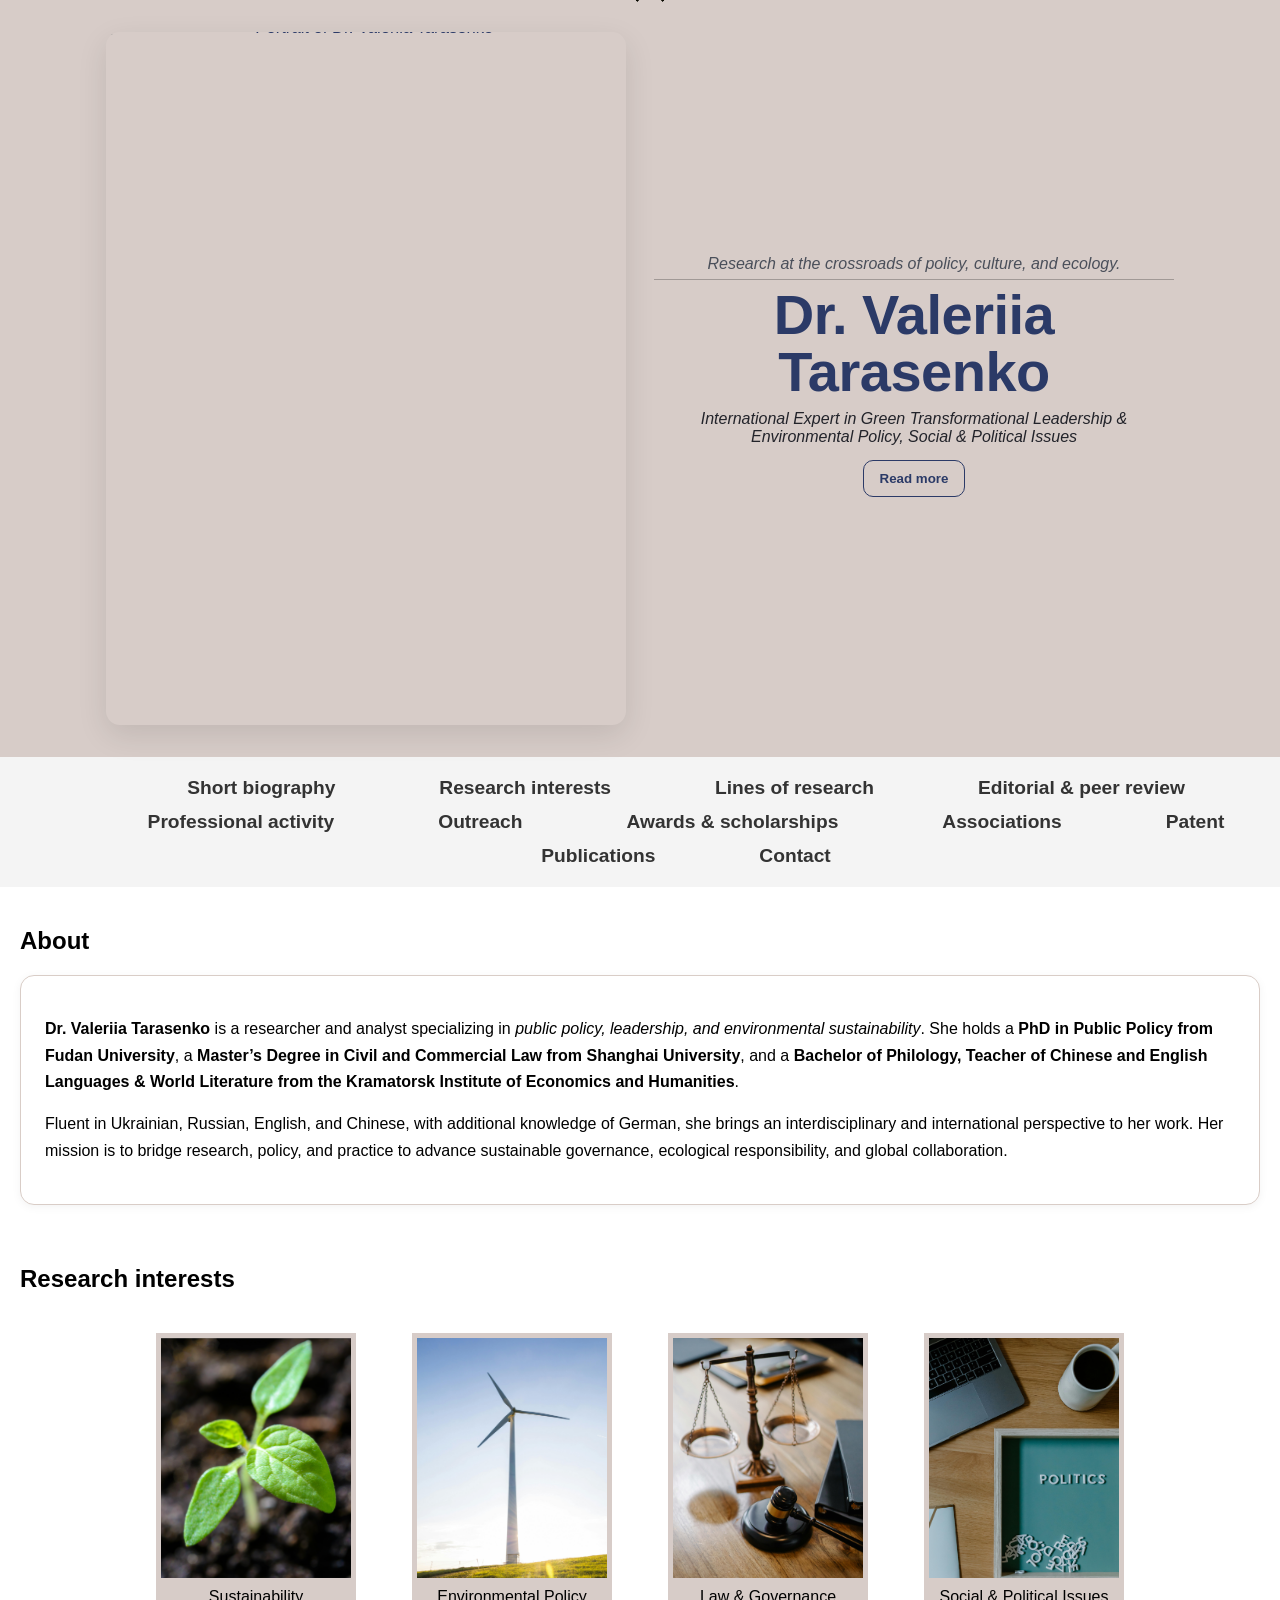
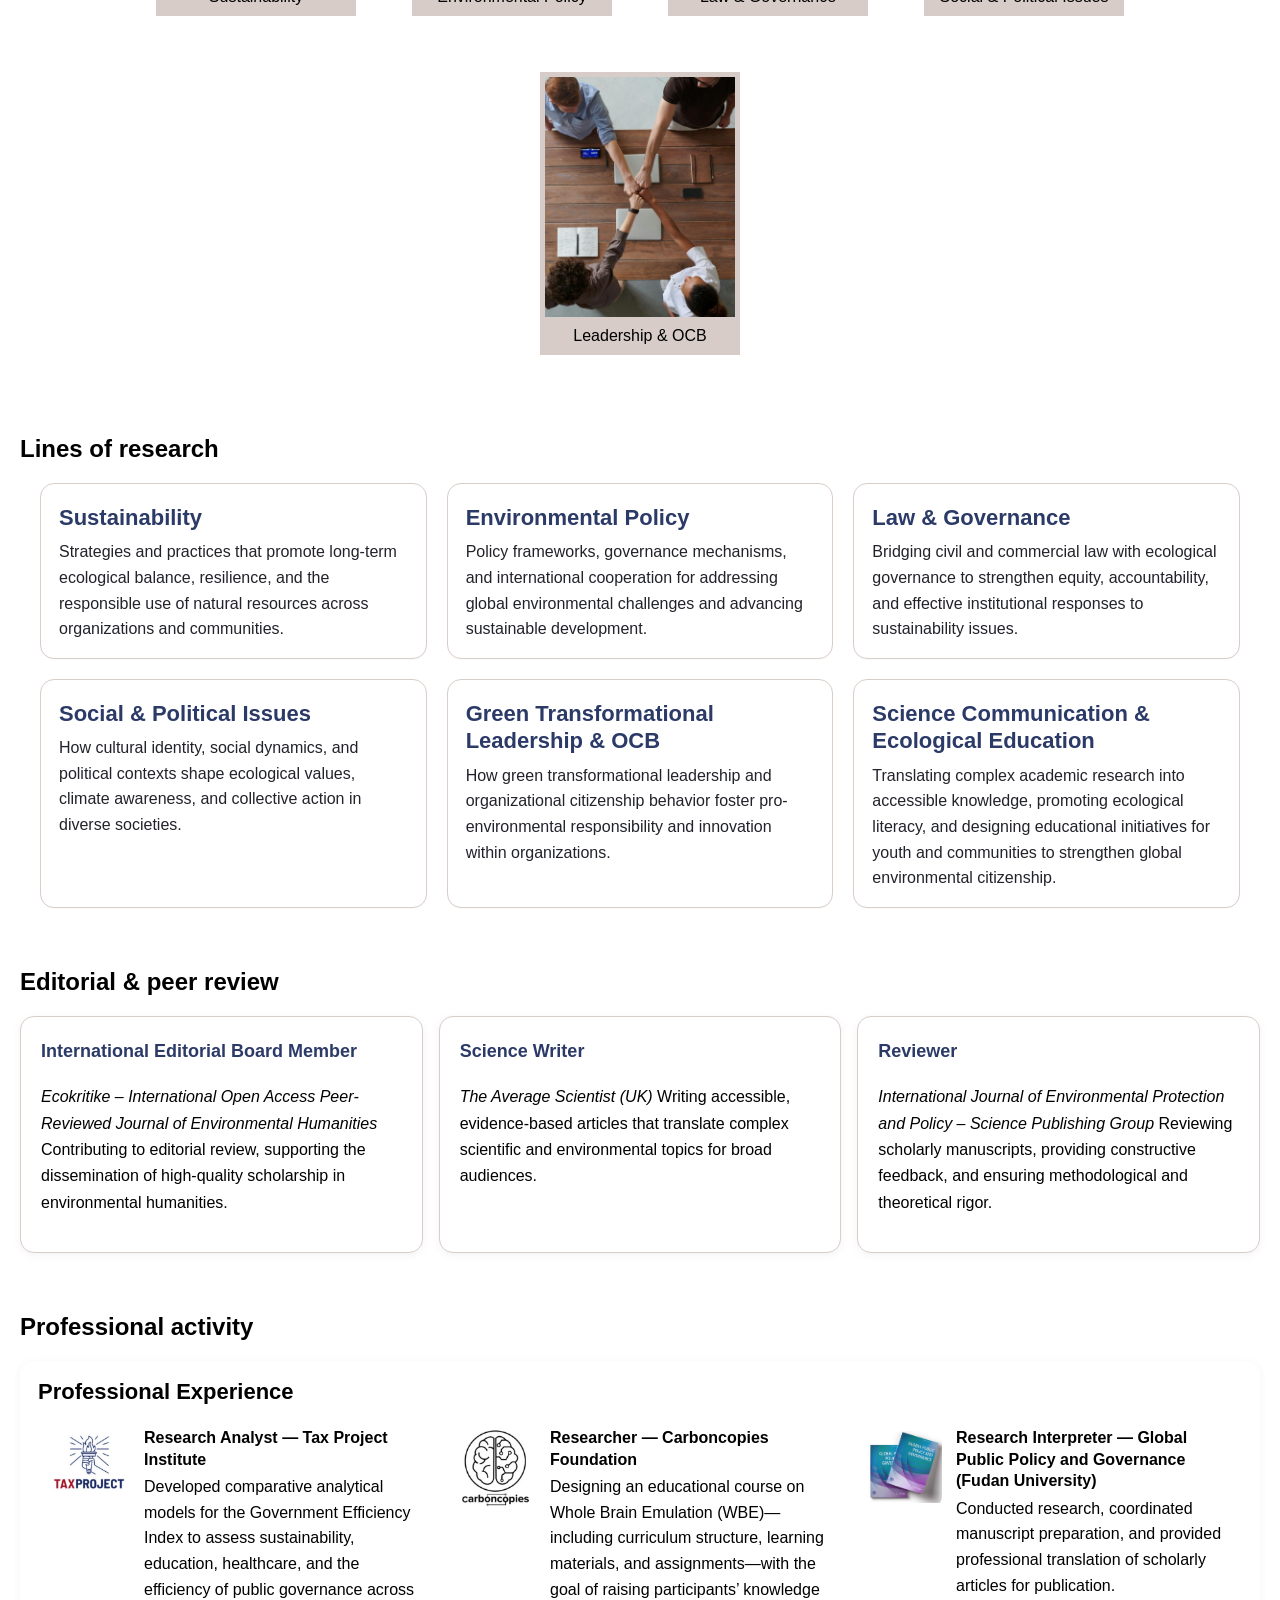
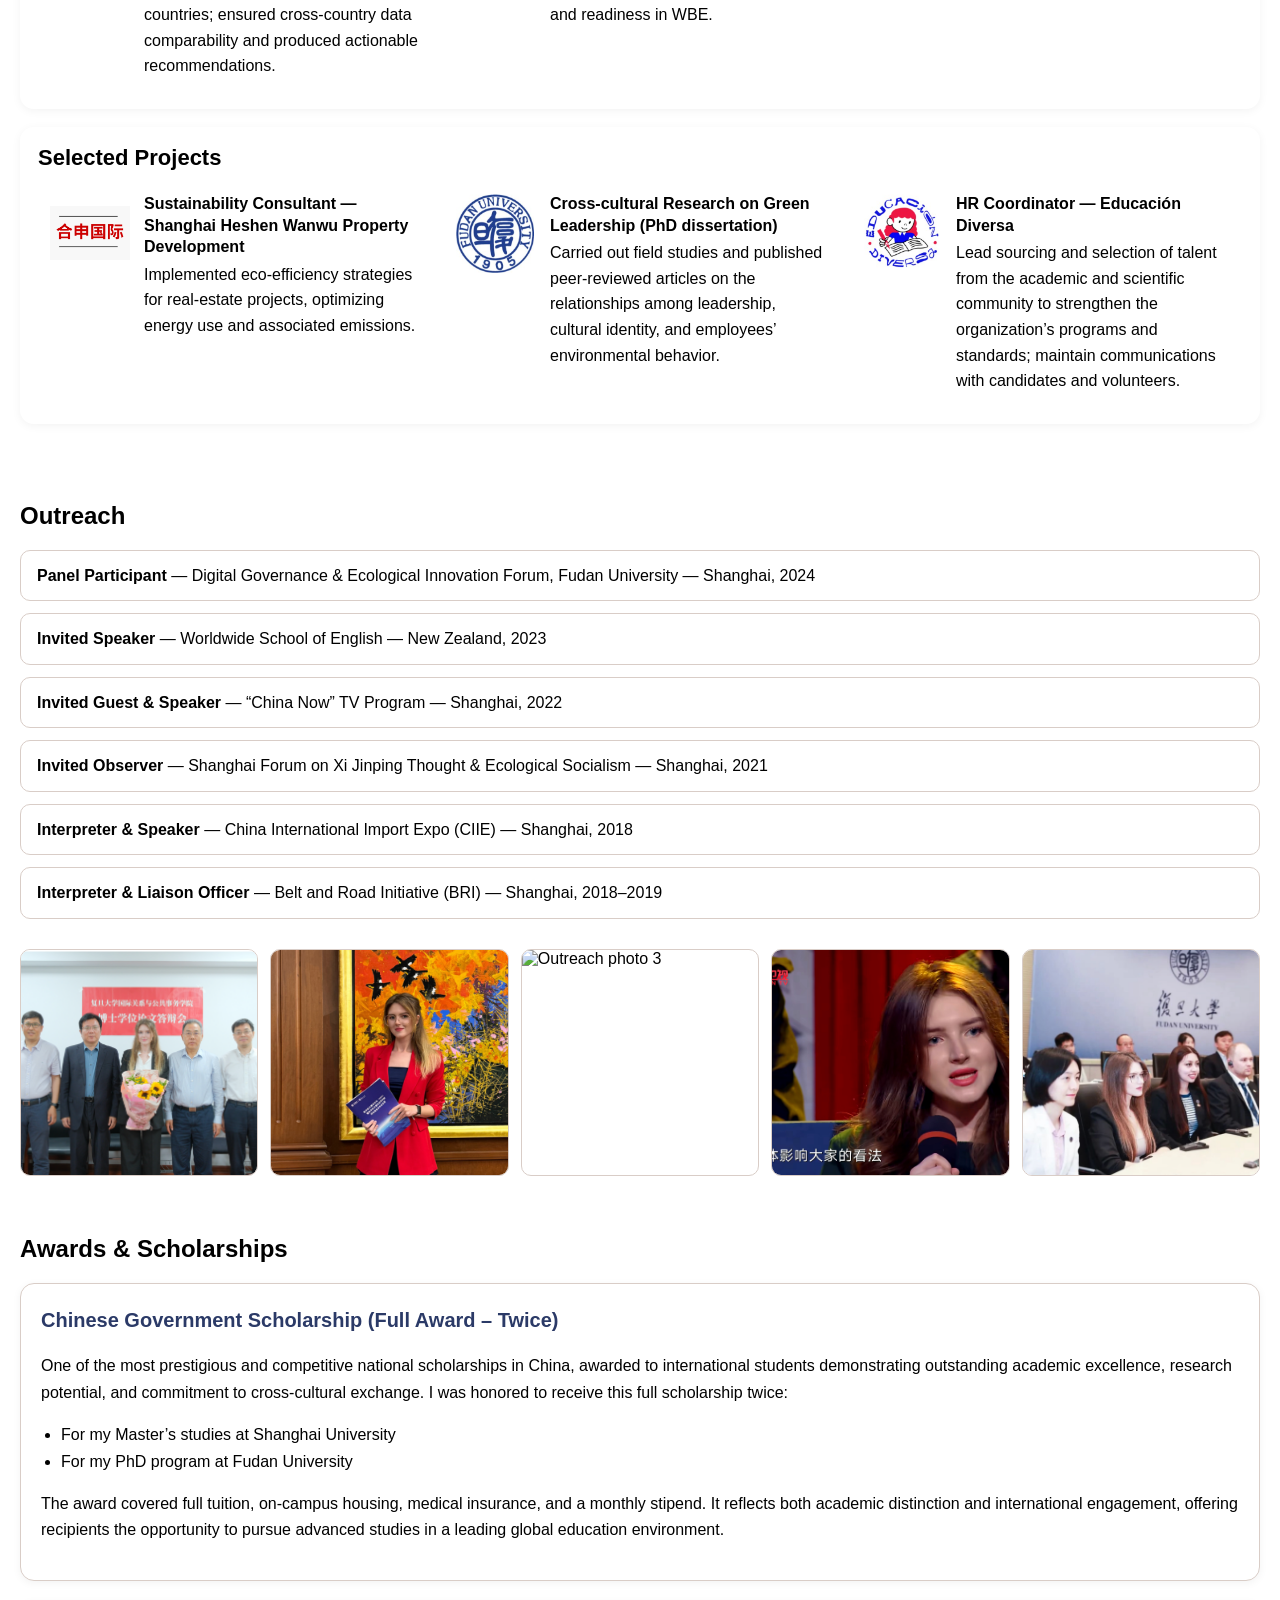
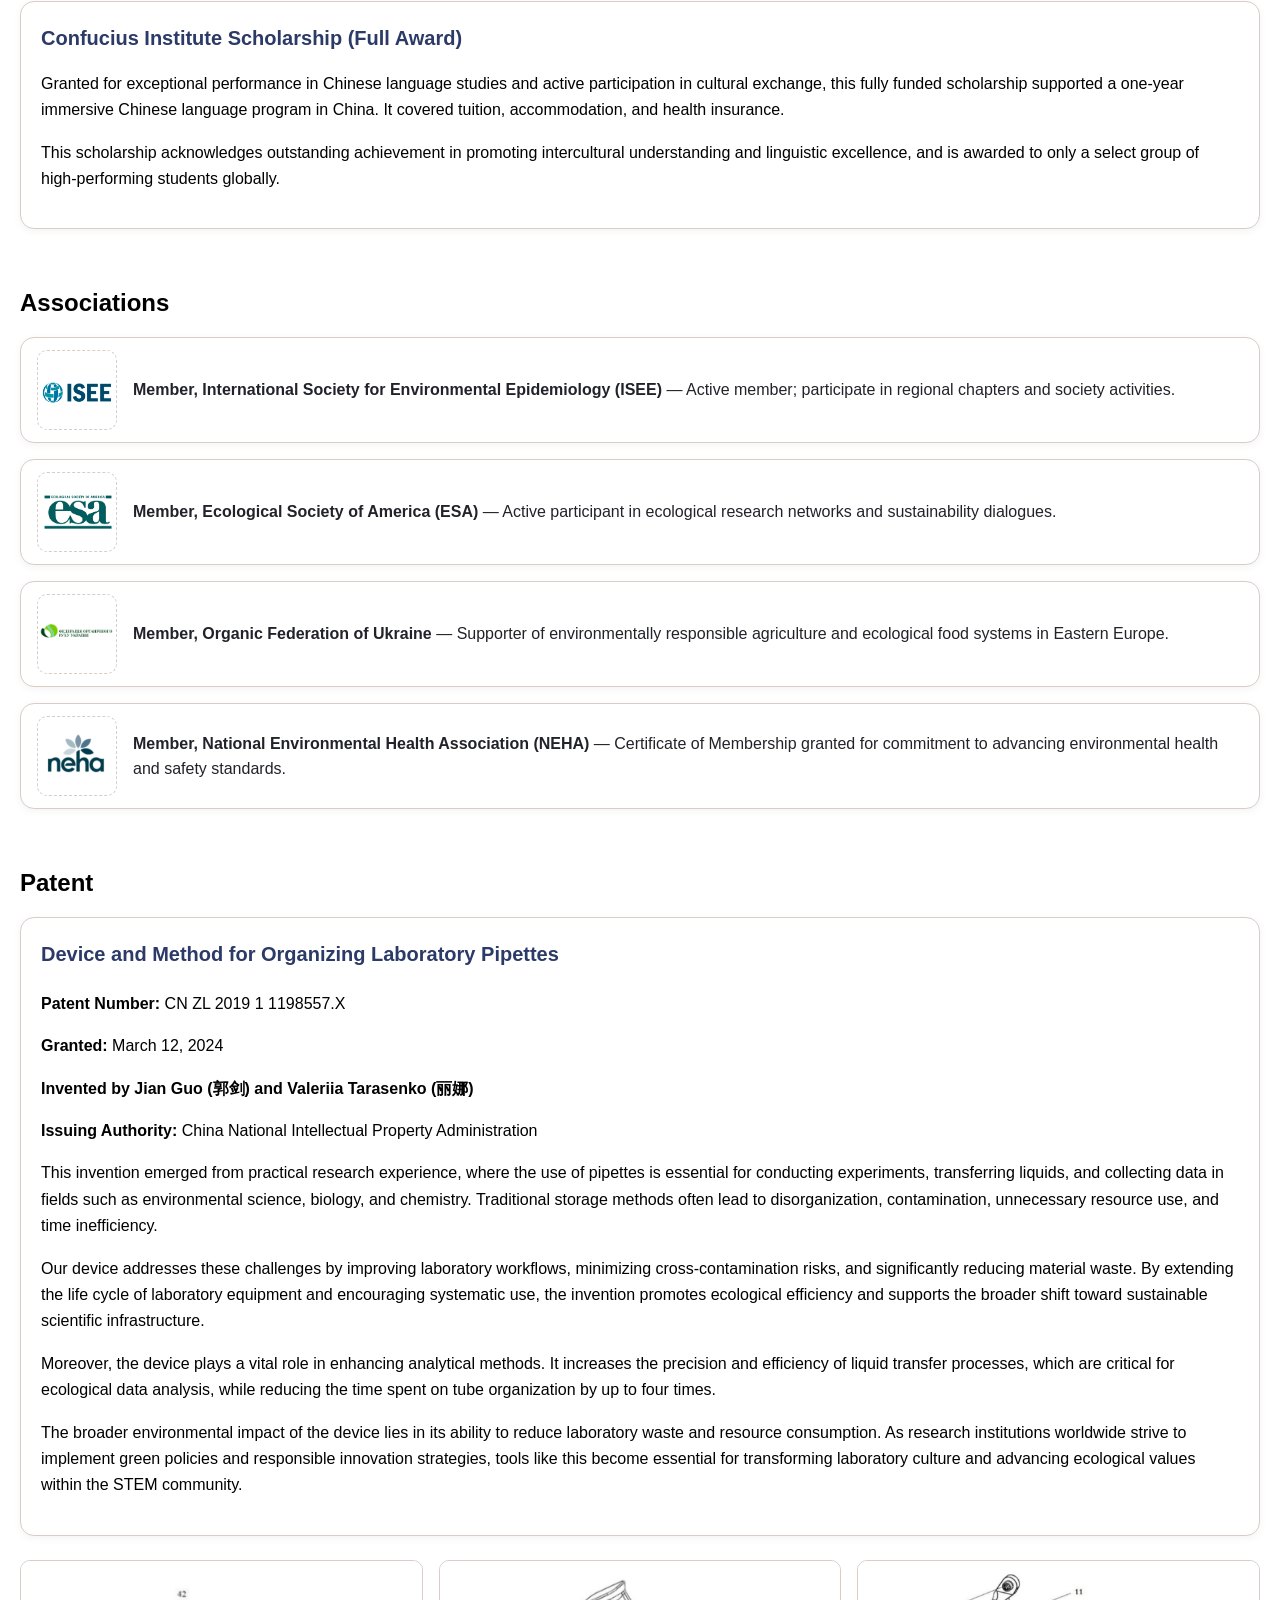
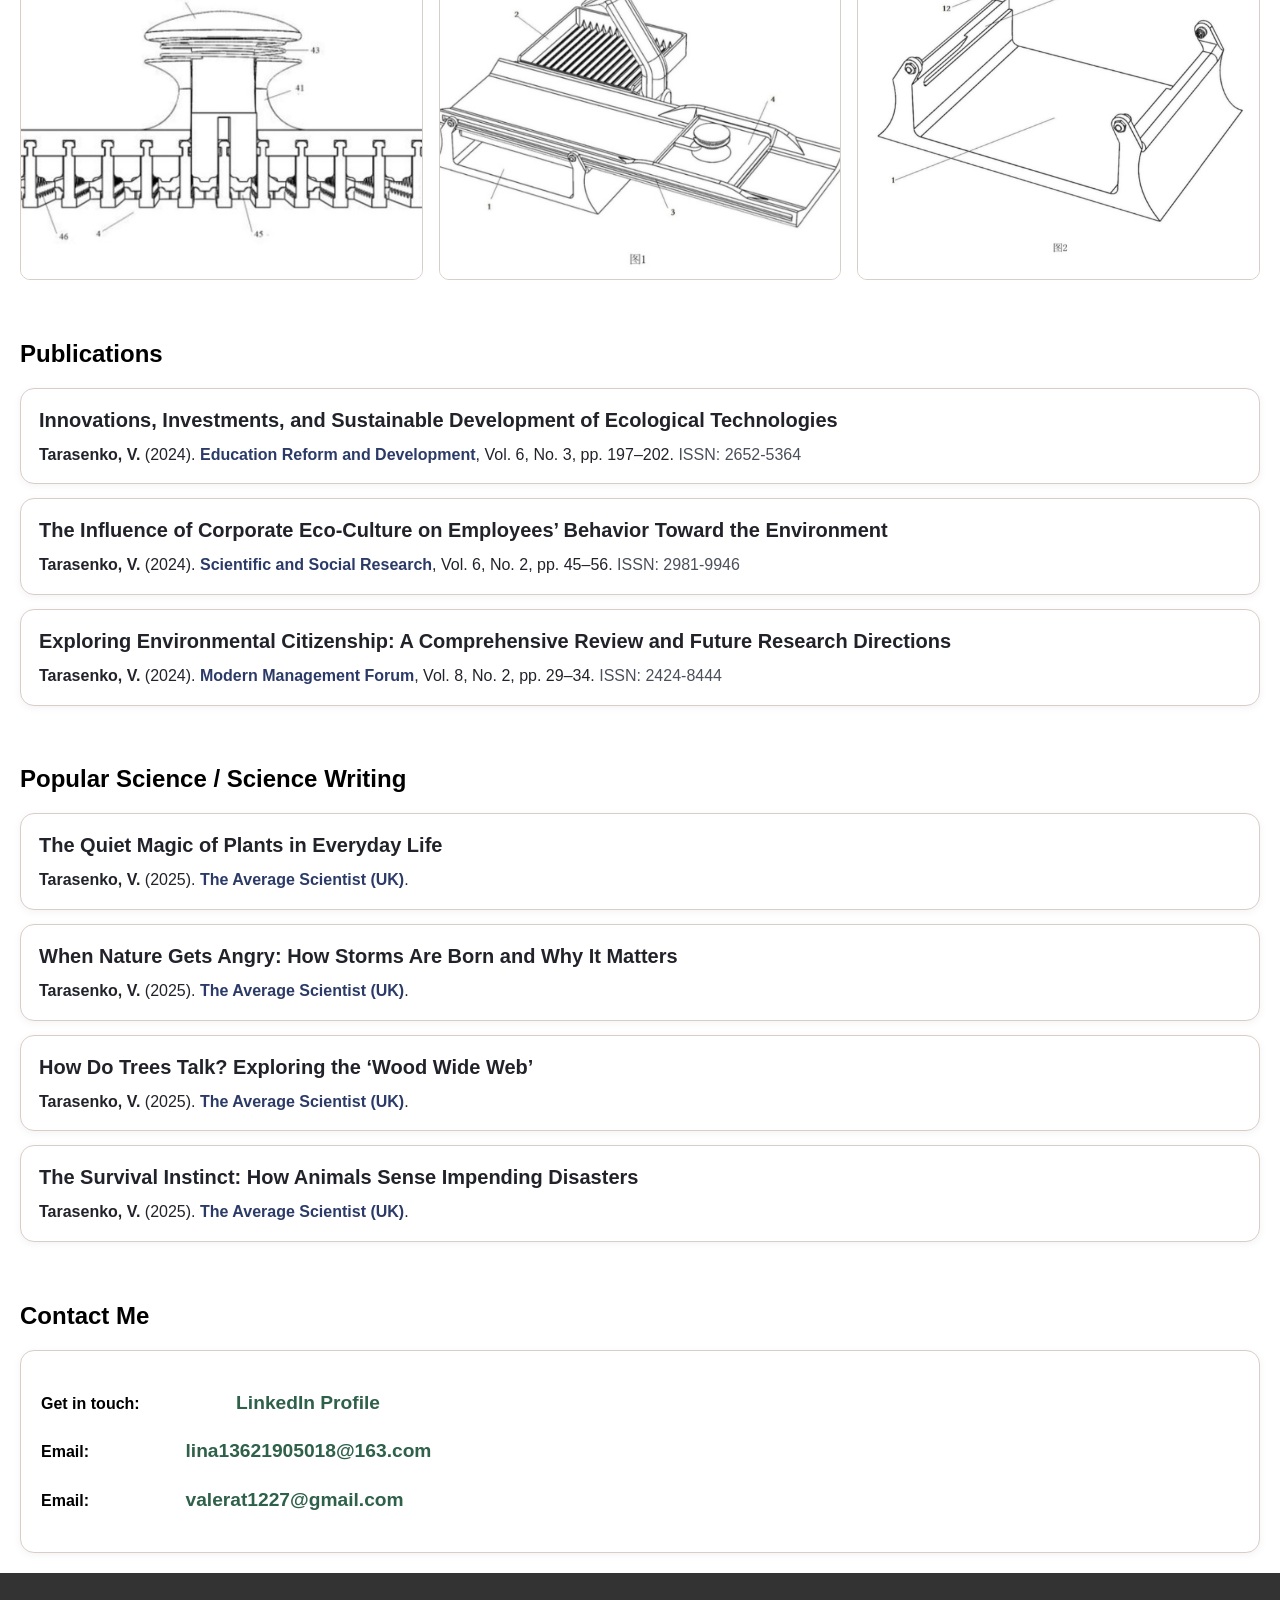
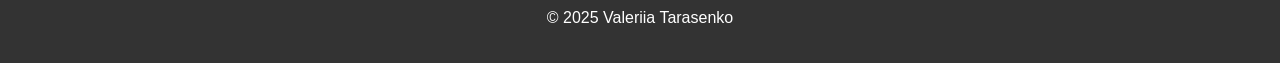
==== commit 6772edba: "Add files via upload" ====
--- a/index.html
+++ b/index.html
@@ -8,45 +8,52 @@
 </head>
 <body>
 
-<header>
-    <div class="container">
-        <div class="container-inner">
-          <div class="main-content">
-            <div class="main-headings" id="main-headings-js">
-            <p id="by-line">Research at the crossroads of policy, culture, and ecology.</p>
-      
-            <div class="heading">
-              <h3 id="heading1">Dr. Valeriia</h3>
-              <h3 id="heading2">Tarasenko</h3>
-             
-            </div>
-      
-            <div class="short-bio">
-              <p>International Expert in Green Transformational Leadership & Environmental Policy, Social & Political Issues</p>
-         
-            </div>
-      
-            <a href="#" class="link" onclick="readMore()">Read More</a>
-            </div>
-            
-            <div class="more-info " id="more-info-js">
-              
-
-              <p>With an academic background spanning law, philology, and public policy, I combine qualitative and quantitative approaches to explore complex social and environmental questions. My goal is to generate evidence-based insights and policy recommendations that foster sustainable governance, resilient organizations, and environmentally responsible leadership.</p>
-              <p>Beyond academia, I actively engage in volunteer work, science communication, and international collaborations, believing that research achieves its true value when shared with communities and translated into practice.</p>
-              
-              </div>
-            
-          </div>
-      
-          <div class="image-wrapper">
-          <div class="image-container">
-            <img class="image" src="https://cdn.glitch.global/ac8dbd16-b582-4686-b6b6-d5a7e8ac8ace/4542.jpg?v=1710823420402" alt="image of a young woman."width="800" height="600">
-          </div>
+  <header class="hero">
+    <div class="hero__container">
+      <!-- Фото -->
+      <figure class="hero__photo">
+        <img
+          src="https://cdn.glitch.global/ac8dbd16-b582-4686-b6b6-d5a7e8ac8ace/4542.jpg?v=1710823420402"
+          alt="Portrait of Dr. Valeriia Tarasenko"
+          class="hero__img"
+        />
+      </figure>
+  
+      <!-- Текст -->
+      <div class="hero__content">
+        <p class="hero__tag">Research at the crossroads of policy, culture, and ecology.</p>
+  
+        <h1 class="hero__title">
+          <span class="hero__line">Dr. Valeriia</span>
+          <span class="hero__line">Tarasenko</span>
+        </h1>
+  
+        <p class="hero__strap">
+          International Expert in Green Transformational Leadership &amp; Environmental Policy, Social &amp; Political Issues
+        </p>
+  
+        <div class="hero__actions">
+          <button class="btn" id="heroToggle" aria-expanded="false" aria-controls="heroMore">
+            Read more
+          </button>
+        </div>
+  
+        <div class="hero__more" id="heroMore" hidden>
+          <p>
+            With an academic background spanning law, philology, and public policy, I combine qualitative and
+            quantitative approaches to explore complex social and environmental questions. My goal is to generate
+            evidence-based insights and policy recommendations that foster sustainable governance, resilient
+            organizations, and environmentally responsible leadership.
+          </p>
+          <p>
+            Beyond academia, I actively engage in volunteer work, science communication, and international
+            collaborations, believing that research achieves its true value when shared with communities and
+            translated into practice.
+          </p>
         </div>
       </div>
-      </div>
-      </header>
+    </div>
+  </header>
 
 <nav>
     <ul>
--- a/style.css
+++ b/style.css
@@ -66,6 +66,152 @@
     -webkit-filter: grayscale(99%); 
     filter: grayscale(99%); 
 }
+
+/* === HERO / HEADER === */
+:root{
+  --ink:#22232A;
+  --muted:#4A4F5A;
+  --heading:#2B3A67;
+  --accent:#2E604A;
+  --panel:#D7CCC8;         /* бежевый фон под шапкой */
+  --card:#ffffff;
+}
+
+.hero{
+  background: var(--panel);
+  padding: clamp(18px, 3vw, 32px) 0;
+}
+
+.hero__container{
+  max-width: 1100px;
+  margin: 0 auto;
+  padding: 0 16px;
+
+  display: grid;
+  grid-template-columns: 1fr 1fr;
+  gap: clamp(16px, 3.2vw, 28px);
+  align-items: center;
+}
+
+/* Фото */
+.hero__photo{
+  margin: 0;
+  border-radius: 14px;
+  overflow: hidden;
+  box-shadow: 0 10px 30px rgba(0,0,0,.10);
+  position: relative;
+  aspect-ratio: 3/4;             /* стабильная высота на мобильных */
+}
+.hero__img{
+  width: 100%;
+  height: 100%;
+  object-fit: cover;
+  display: block;
+  transform: scale(1.04);
+  animation: heroZoom 900ms ease both;
+}
+
+/* Текстовый блок */
+.hero__content{ color: var(--ink); }
+
+.hero__tag{
+  margin: 0 0 6px 0;
+  padding-bottom: 6px;
+  border-bottom: 1px solid rgba(0,0,0,.25);
+  font-style: italic;
+  color: var(--muted);
+  opacity: 0; transform: translateY(8px);
+  animation: fadeUp .6s ease .1s forwards;
+}
+
+.hero__title{
+  margin: 6px 0 0 0;
+  line-height: 1.02;
+  color: var(--heading);
+  font-weight: 800;
+  letter-spacing: -0.5px;
+}
+.hero__line{
+  display: block;
+  font-size: clamp(28px, 6vw, 56px);
+  opacity: 0; transform: translateY(12px);
+}
+.hero__line:nth-child(1){ animation: fadeUp .6s ease .18s forwards; }
+.hero__line:nth-child(2){ animation: fadeUp .6s ease .28s forwards; }
+
+.hero__strap{
+  margin: 10px 0 14px 0;
+  font-style: italic;
+  max-width: 60ch;
+  color: var(--ink);
+  opacity: 0; transform: translateY(8px);
+  animation: fadeUp .6s ease .38s forwards;
+}
+
+/* Кнопка */
+.btn{
+  appearance: none;
+  border: 1px solid var(--heading);
+  background: transparent;
+  color: var(--heading);
+  padding: 10px 16px;
+  border-radius: 10px;
+  font-weight: 700;
+  cursor: pointer;
+  transition: background .2s ease, color .2s ease, transform .1s ease, box-shadow .2s ease;
+}
+.btn:hover{ background: var(--heading); color:#fff; }
+.btn:active{ transform: translateY(1px); }
+.hero__actions{ margin: 6px 0 6px 0; }
+
+/* «Выезжающий» блок */
+.hero__more{
+  background: var(--card);
+  border: 1px solid #D9CDC7;
+  border-radius: 12px;
+  box-shadow: 0 4px 16px rgba(0,0,0,.06);
+  padding: 14px 16px;
+  margin-top: 10px;
+  color: var(--ink);
+  line-height: 1.6;
+
+  /* плавное открытие */
+  overflow: hidden;
+  max-height: 0;
+  opacity: 0;
+  transition: max-height .35s ease, opacity .35s ease, margin-top .2s ease;
+}
+.hero__more.is-open{
+  max-height: 1000px;   /* достаточно большое значение */
+  opacity: 1;
+  margin-top: 12px;
+}
+
+/* Анимации */
+@keyframes fadeUp{
+  to{ opacity:1; transform: translateY(0); }
+}
+@keyframes heroZoom{
+  from{ transform: scale(1.12); }
+  to  { transform: scale(1.04); }
+}
+
+/* Адаптив: колонка вниз на узких экранах */
+@media (max-width: 820px){
+  .hero__container{
+    grid-template-columns: 1fr;
+  }
+  .hero__title, .hero__tag, .hero__strap{ text-align: center; }
+  .hero__actions{ display: grid; place-items: center; }
+}
+
+
+
+
+
+
+
+
 
 
 .link {
@@ -475,7 +621,7 @@
 }
 
 
-  }
+
   
   /* Мои мучения и страдания для мобильных устройств и планшетов */
   @media screen and (max-width: 768px) {
@@ -1016,57 +1162,8 @@
   margin: 0;
   padding: 0;
 }
-.image-container {
-    width: 400px;
-    max-width: 400px; 
-    height: 700px; 
-    overflow: hidden;
-    display: flex;
-    justify-content: center;
-    align-items: center;
-    animation: scaleDown 6s ease 2s ;
-  }
-
-.container {
-  margin-top: 50px;
-  margin-left: auto;
-  margin-right: auto;
-  width: 1200px;
-  height: 700px;
-  background-color:#D7CCC8 ;
-  font-size: 14px;
-  font-family: "Montserrat", sans;
-  .container-inner { 
-   width: 100%;
-   height: 100%;
-   display: flex;
-   flex-direction: row;
-   justify-content: flex-start;
-   position: relative;
-   animation: fade-in 1.5s ease, slide-in 1.2s ease;
-   -webkit-animation: fade-in 1.5s ease, slide-in 1.2s ease;
-    .main-content {
-      flex-basis: 50%;
-      order: 1;
-      align-self: center;
-      display: flex;
-      flex-direction: column;
-      .main-headings { 
-        width: 100%;
-        align-self: center;
-        display: flex;
-        flex-direction: column;
-        animation: scaleDown 6s ease 2s;
-       -webkit-animation: scaleDown 6s ease 2s;
-        #by-line {
-          width: 60%;
-          padding-bottom: 1px;     
-          padding-left: 3px;
-          margin-left: 15px;
-          font-size: 125%;
-          border-bottom: 1px solid #757575;             
-          font-style: italic;
-        }
+
+
         .heading {
          // align-self: flex-end;
            margin-top: 20px;
@@ -1569,4 +1666,5 @@
         transform: rotate(-3deg);
         box-shadow: -6px 8px 22px rgba(0,0,0,0.3), -12px 16px 24px rgba(0,0,0,0.2);
     }
-}+}
+
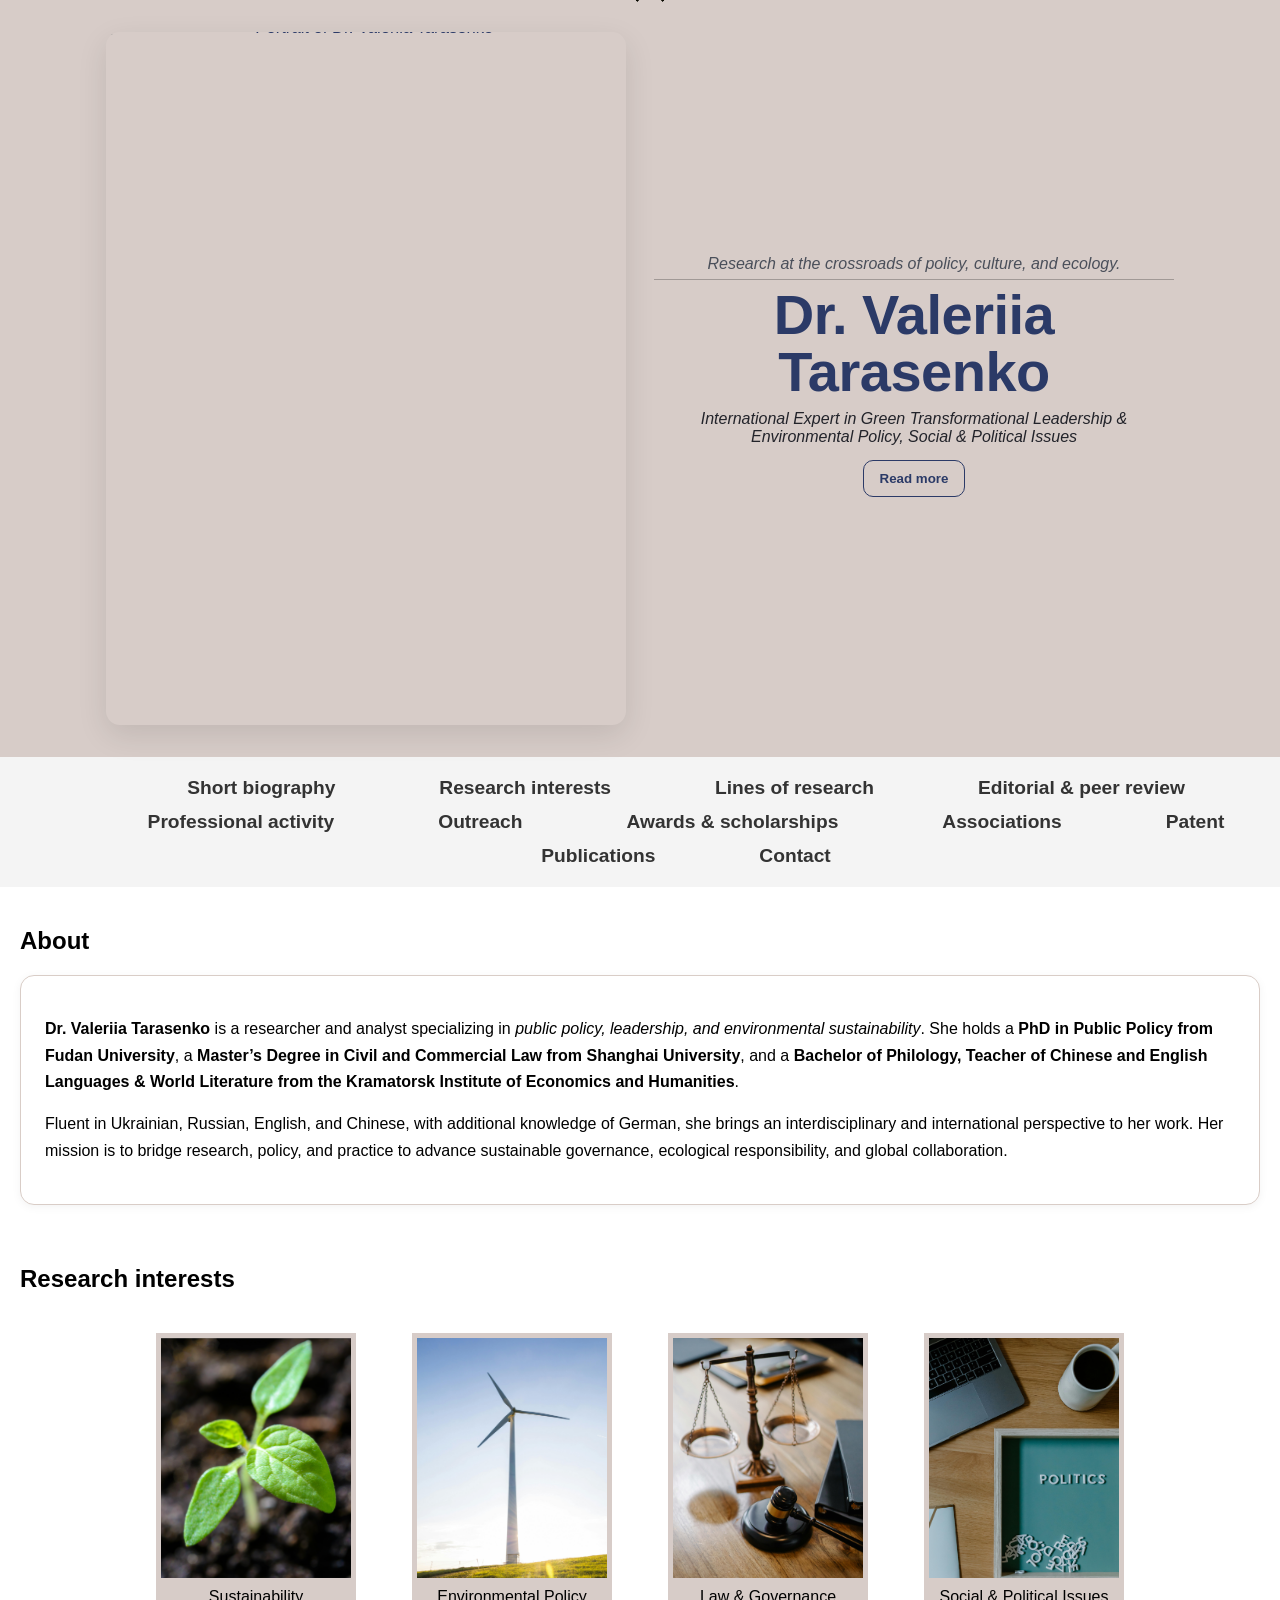
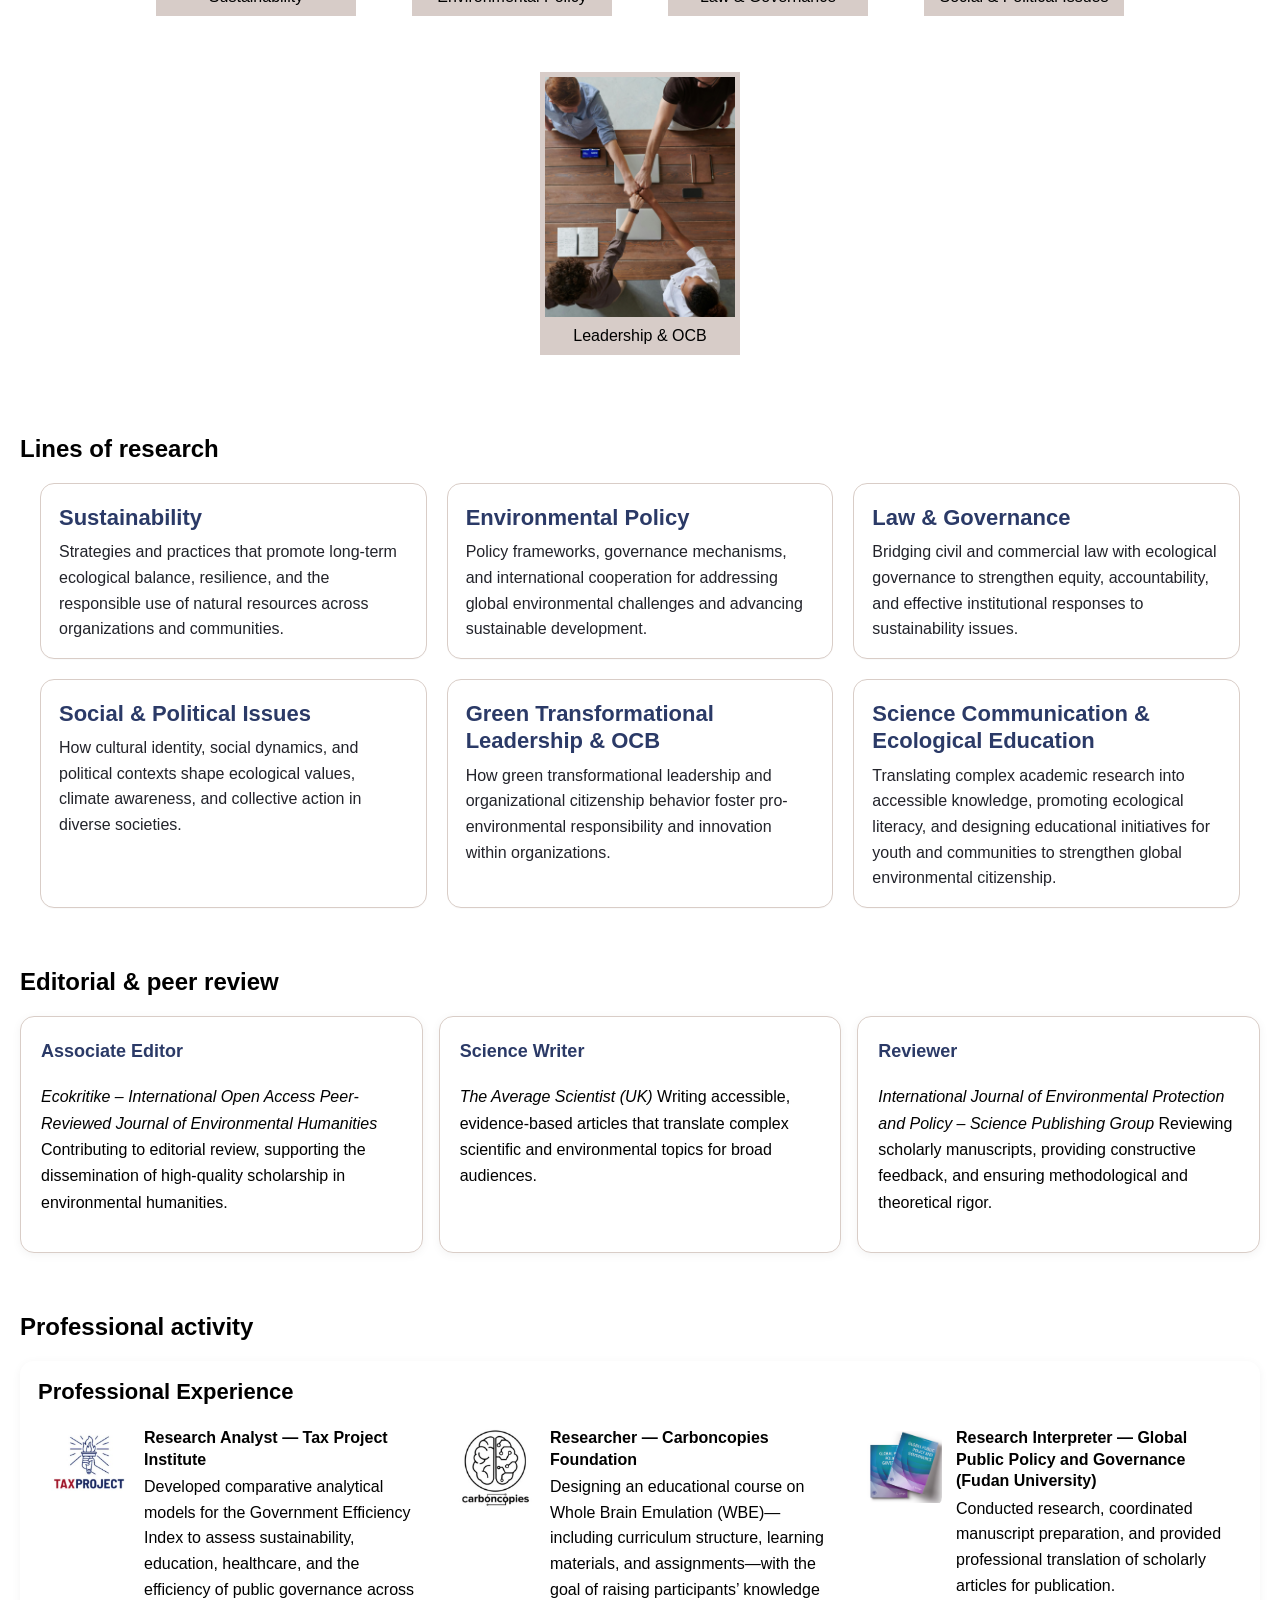
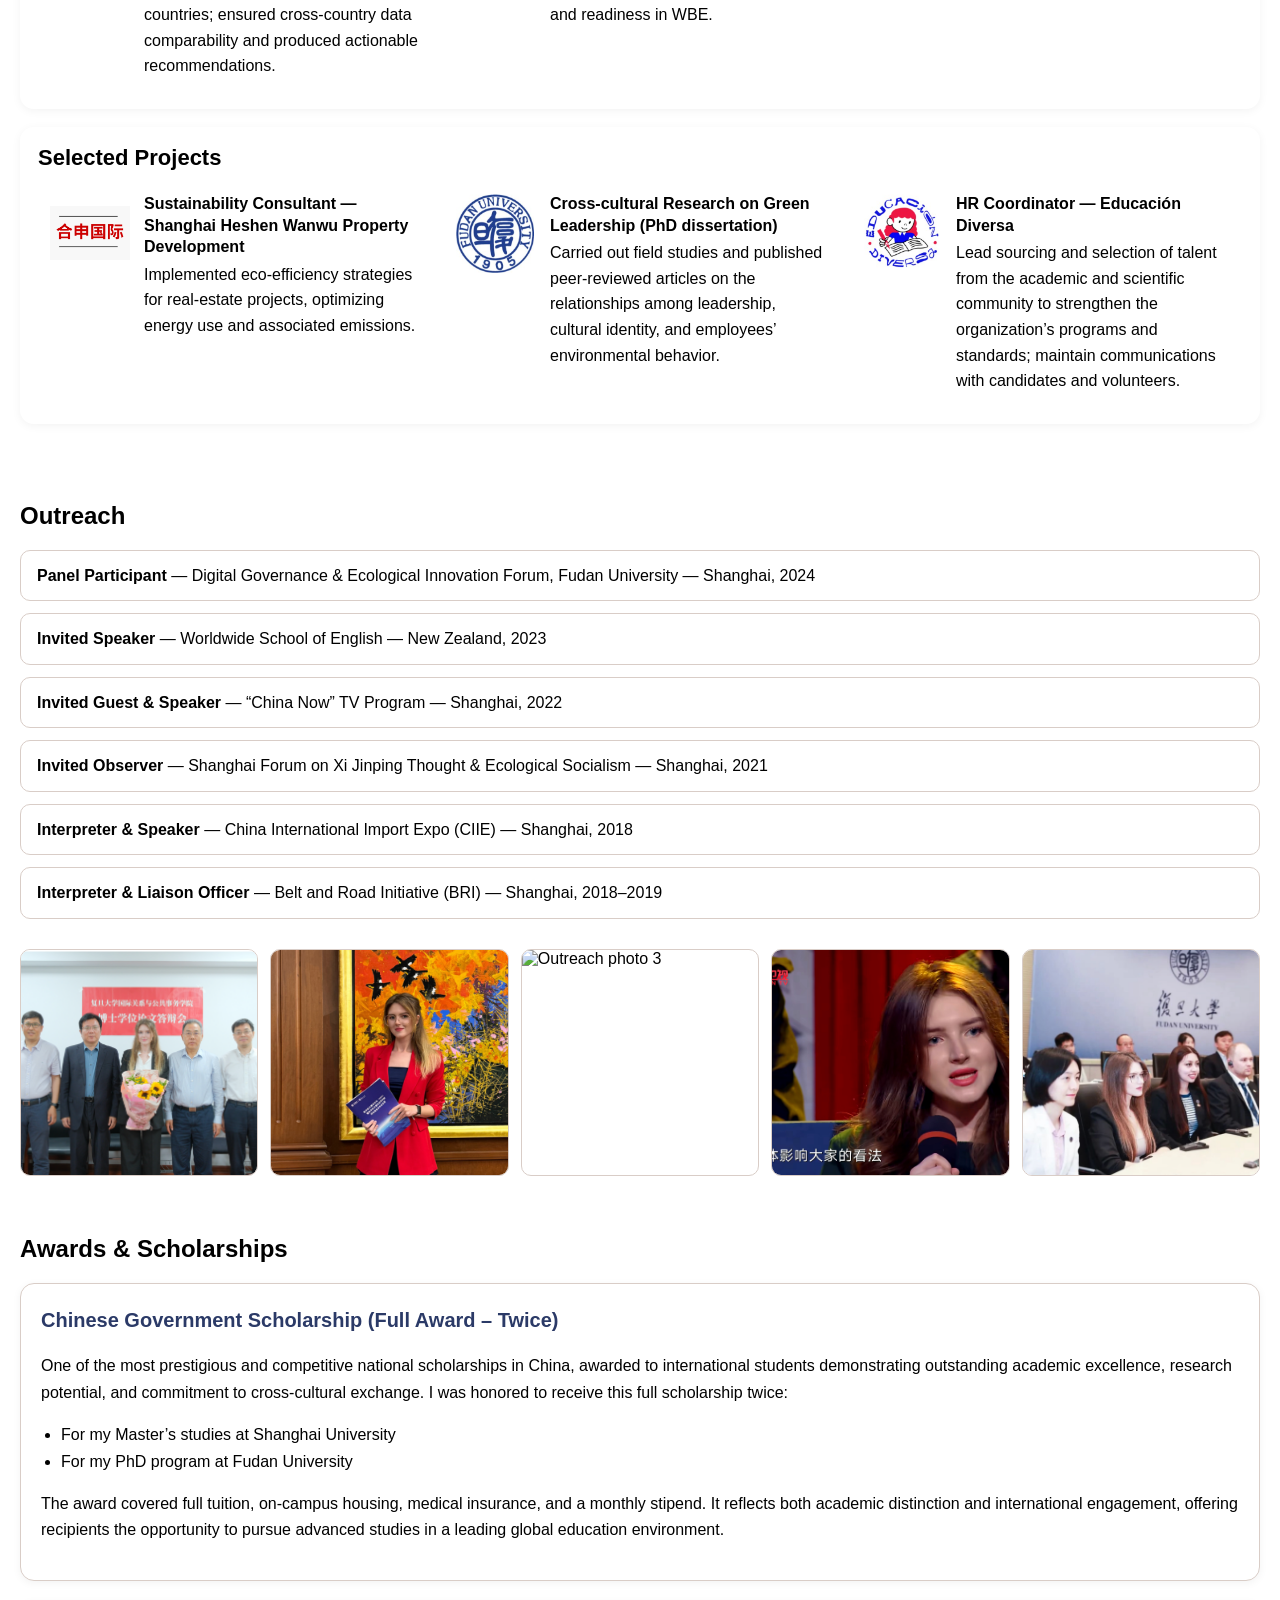
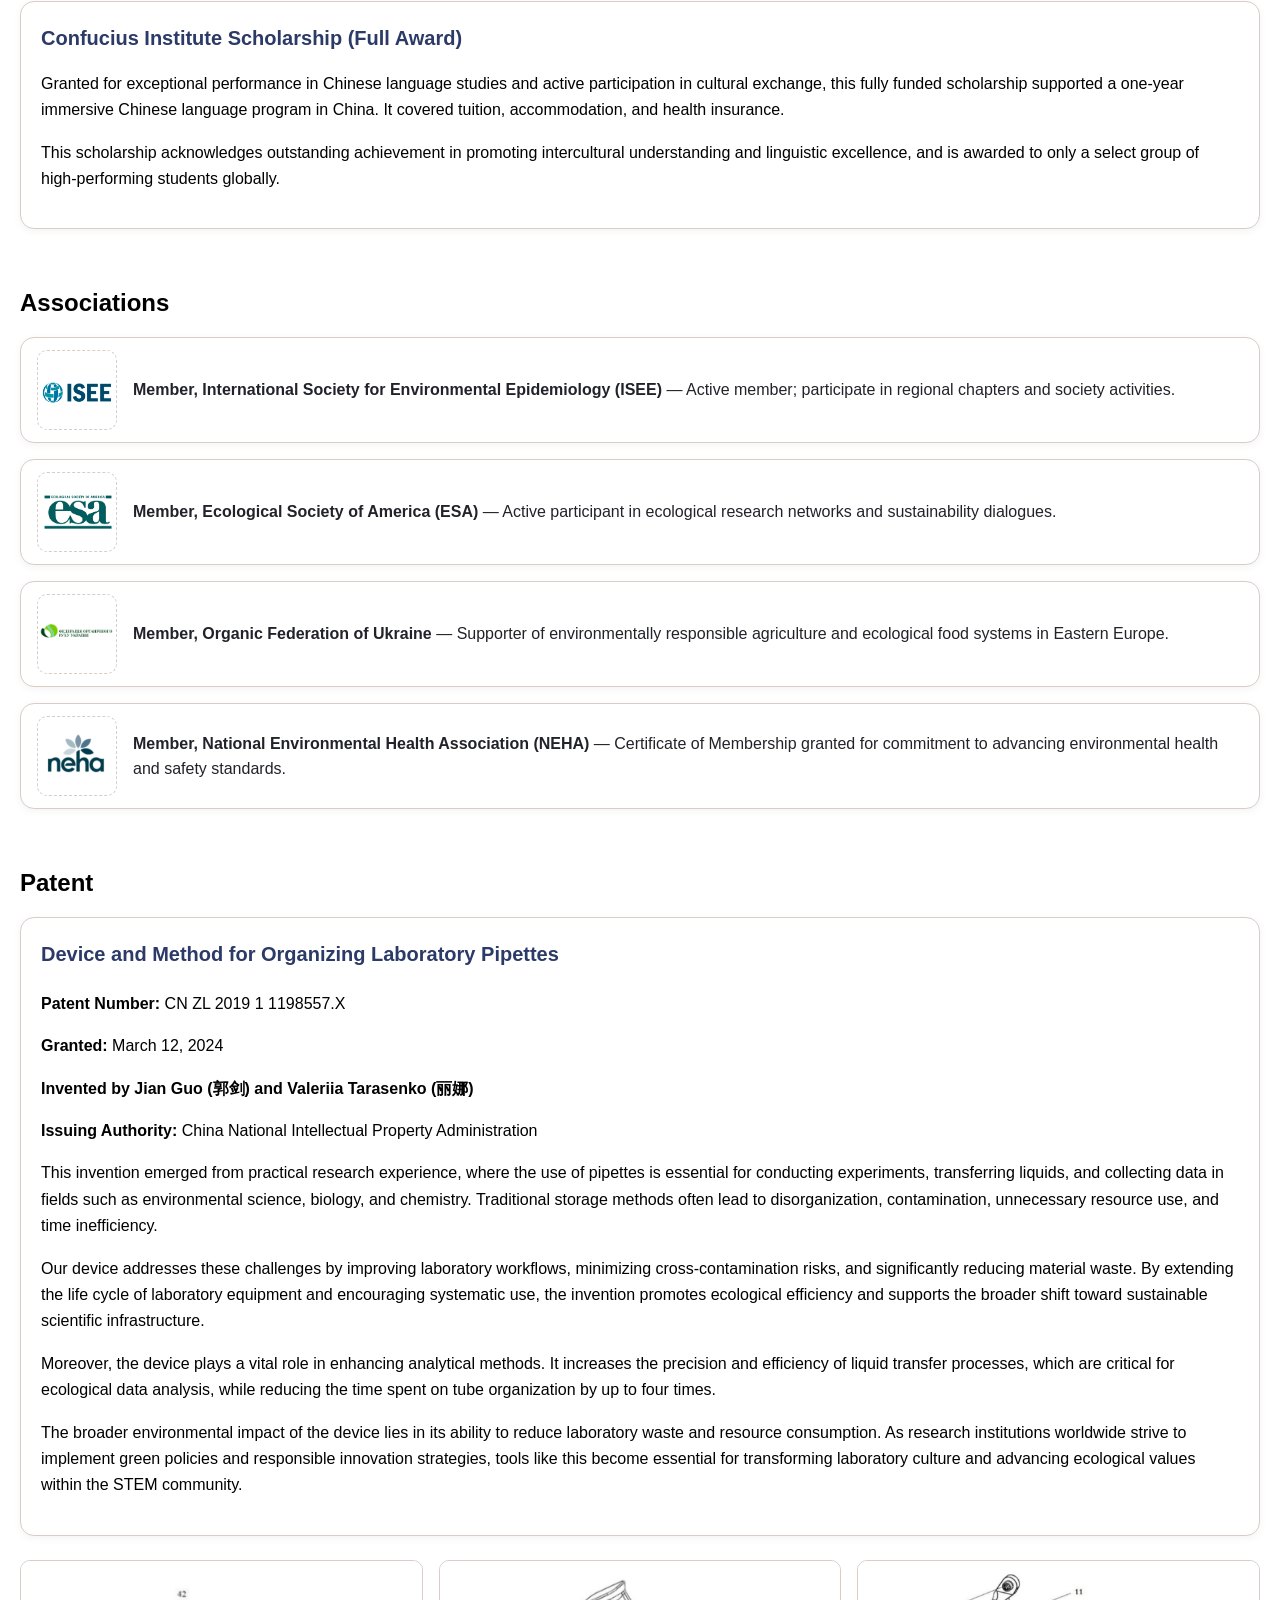
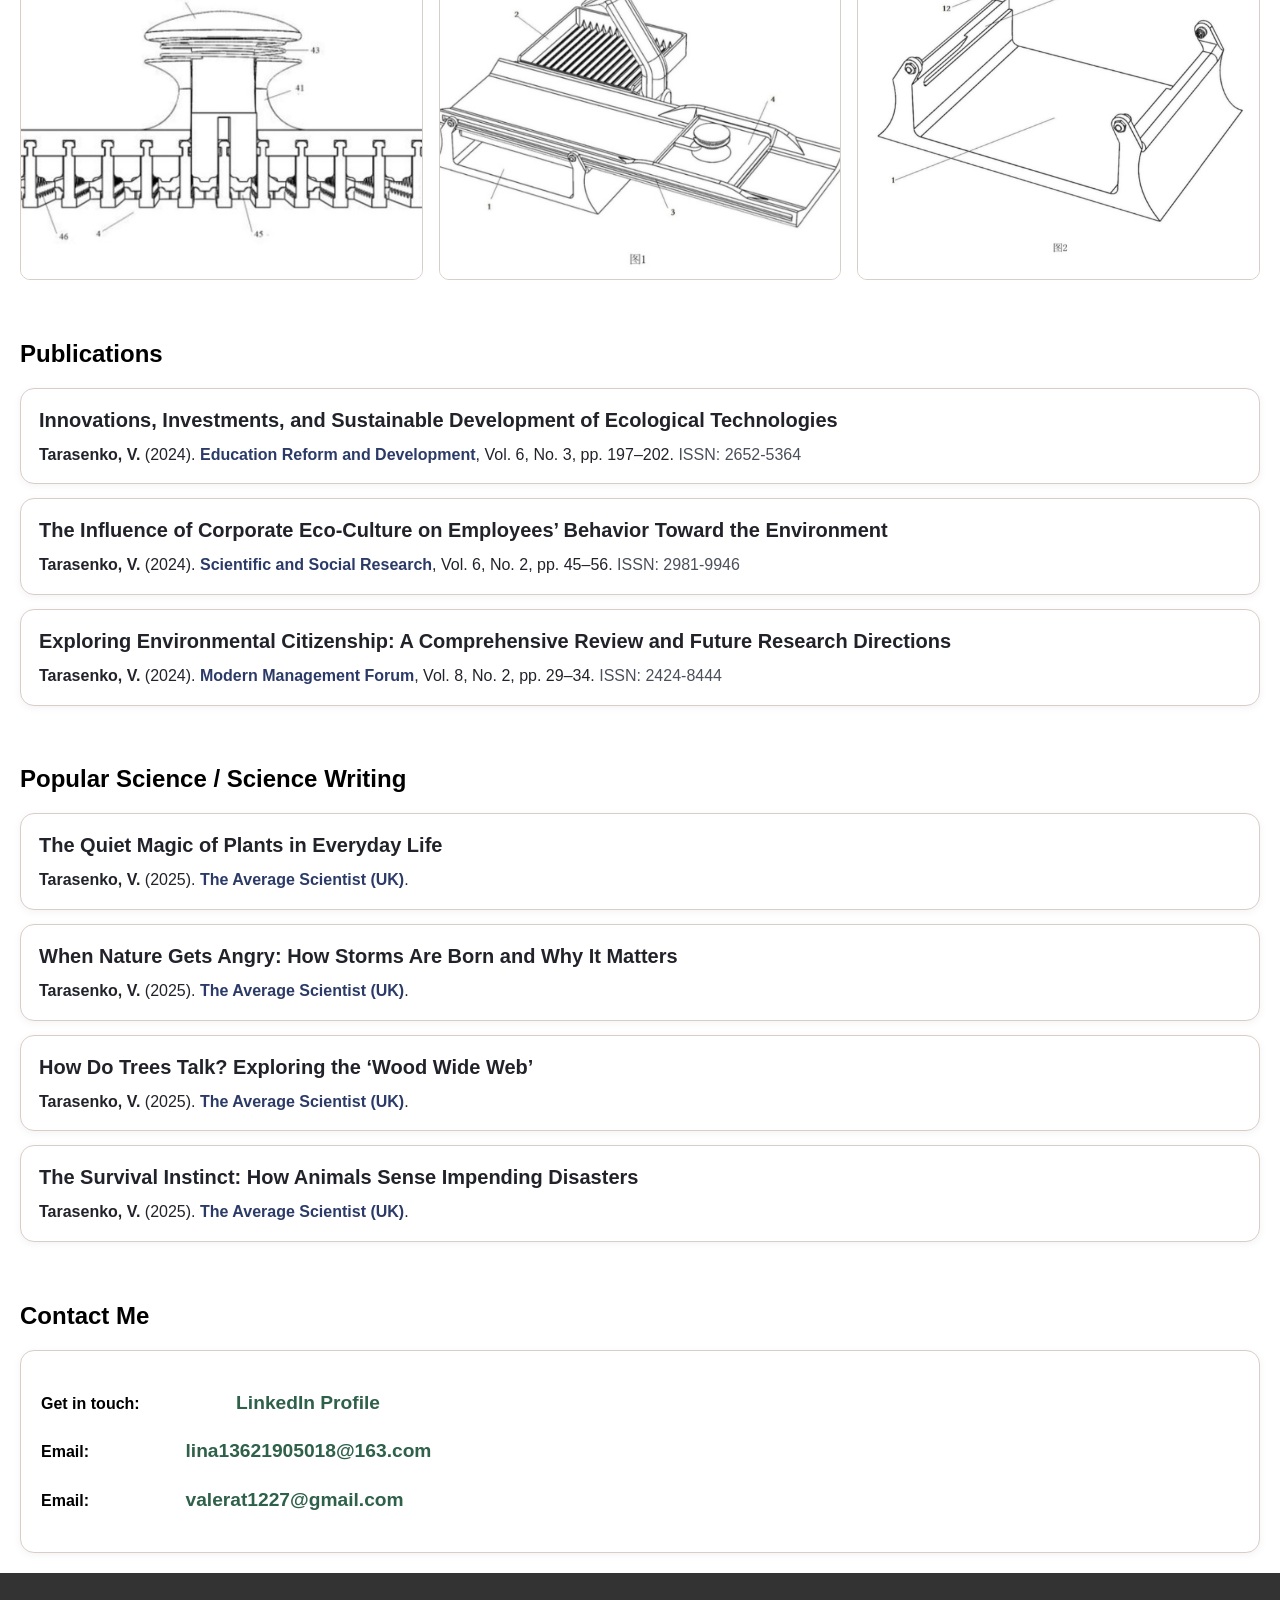
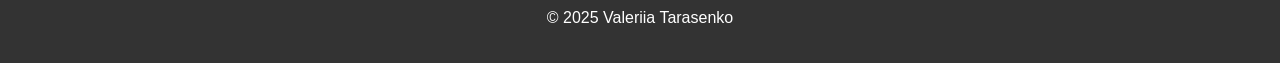
==== commit ff2342fb: "Update index.html" ====
--- a/index.html
+++ b/index.html
@@ -171,7 +171,7 @@
     <h2>Editorial & peer review</h2>
     <div class="editorial-grid" role="list">
         <article class="editorial-card" role="listitem">
-          <h3>International Editorial Board Member</h3>
+          <h3>Associate Editor</h3>
           <p>
             <em>Ecokritike – International Open Access Peer‐Reviewed Journal of Environmental Humanities</em>  
             Contributing to editorial review, supporting the dissemination of high-quality scholarship in environmental humanities.
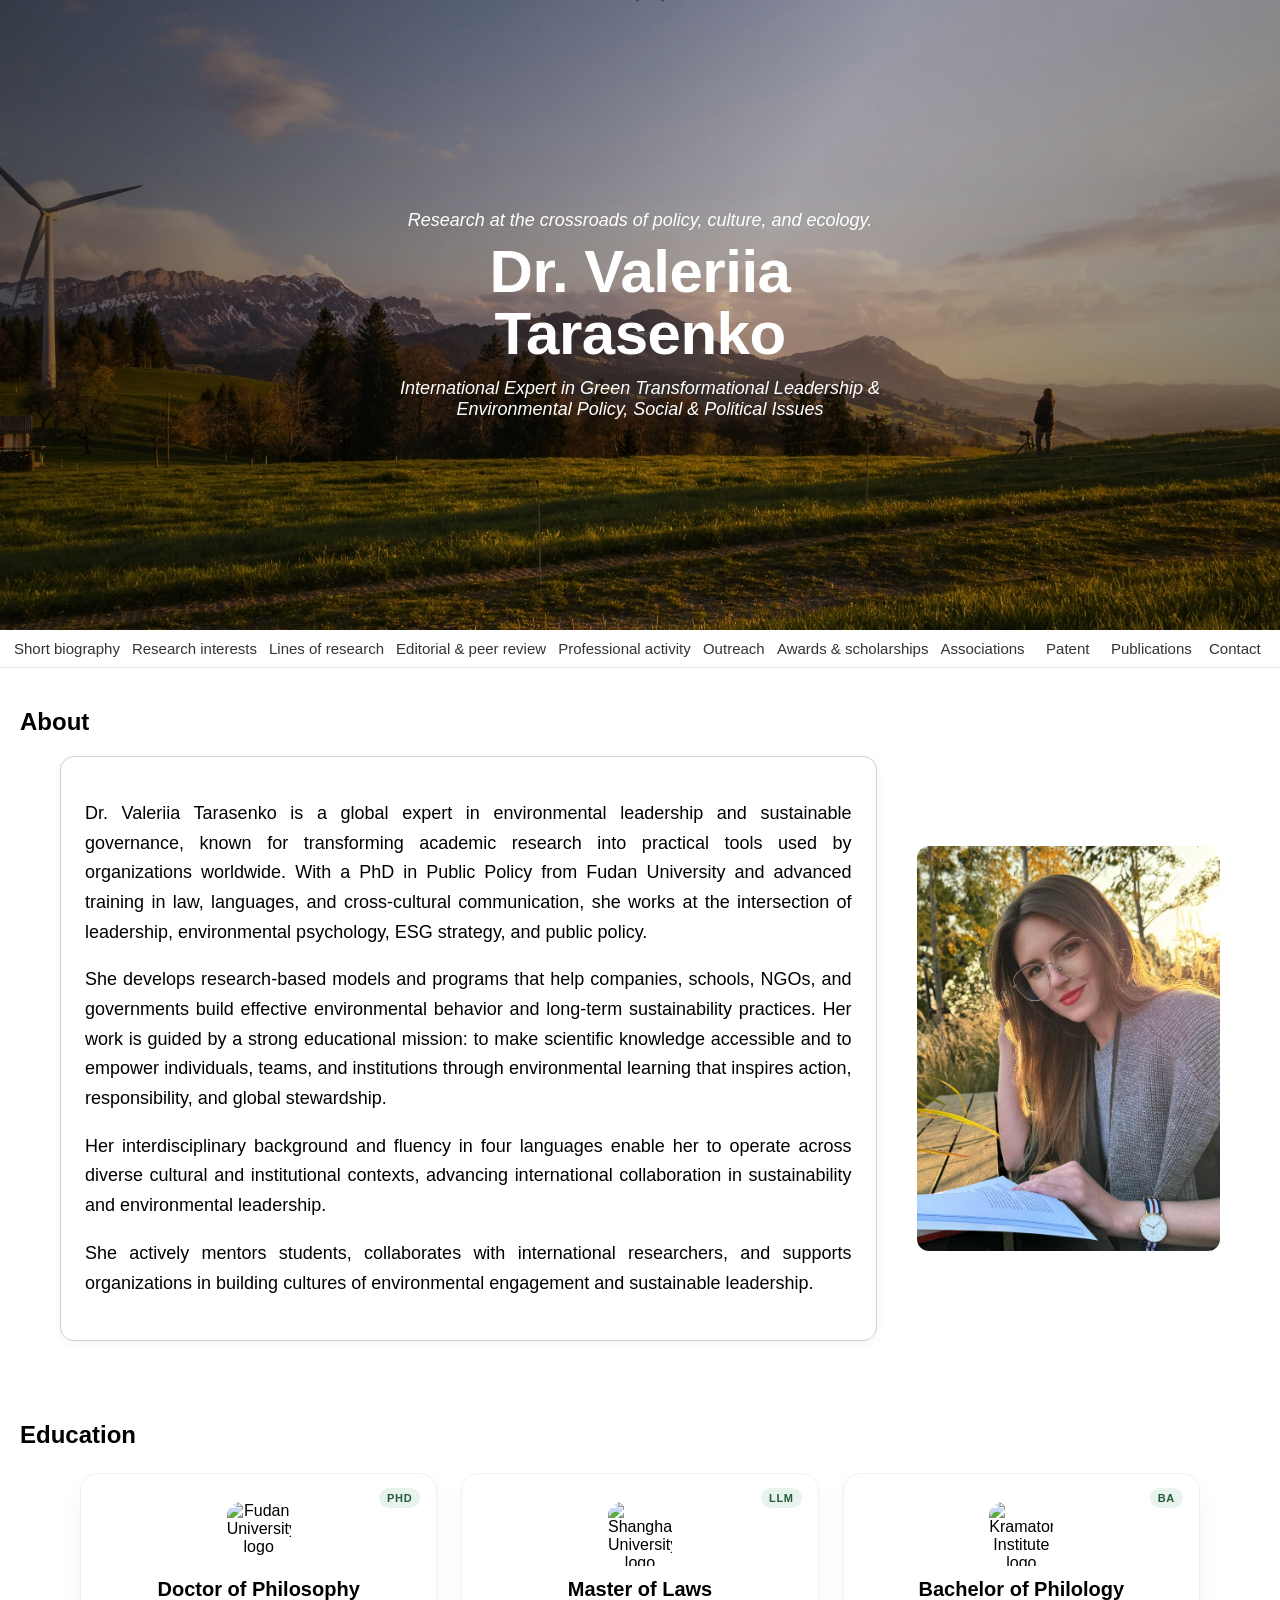
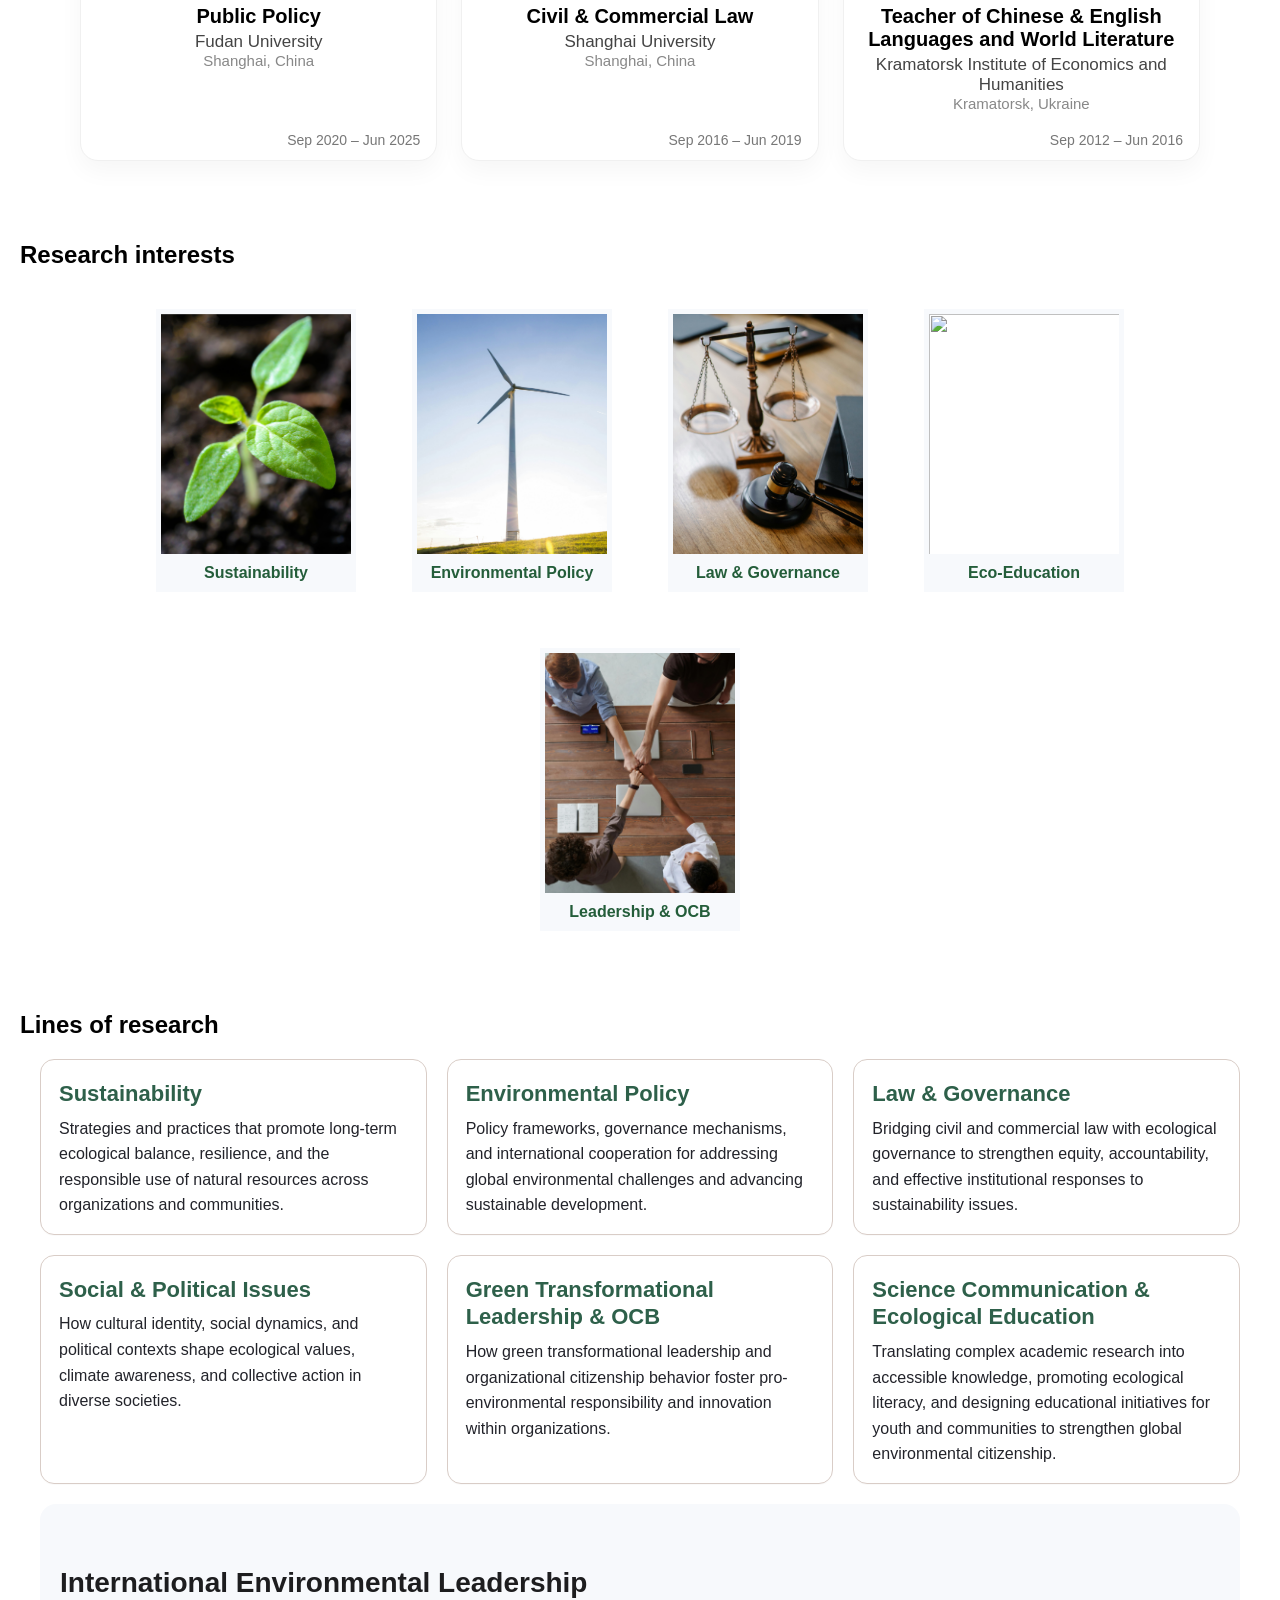
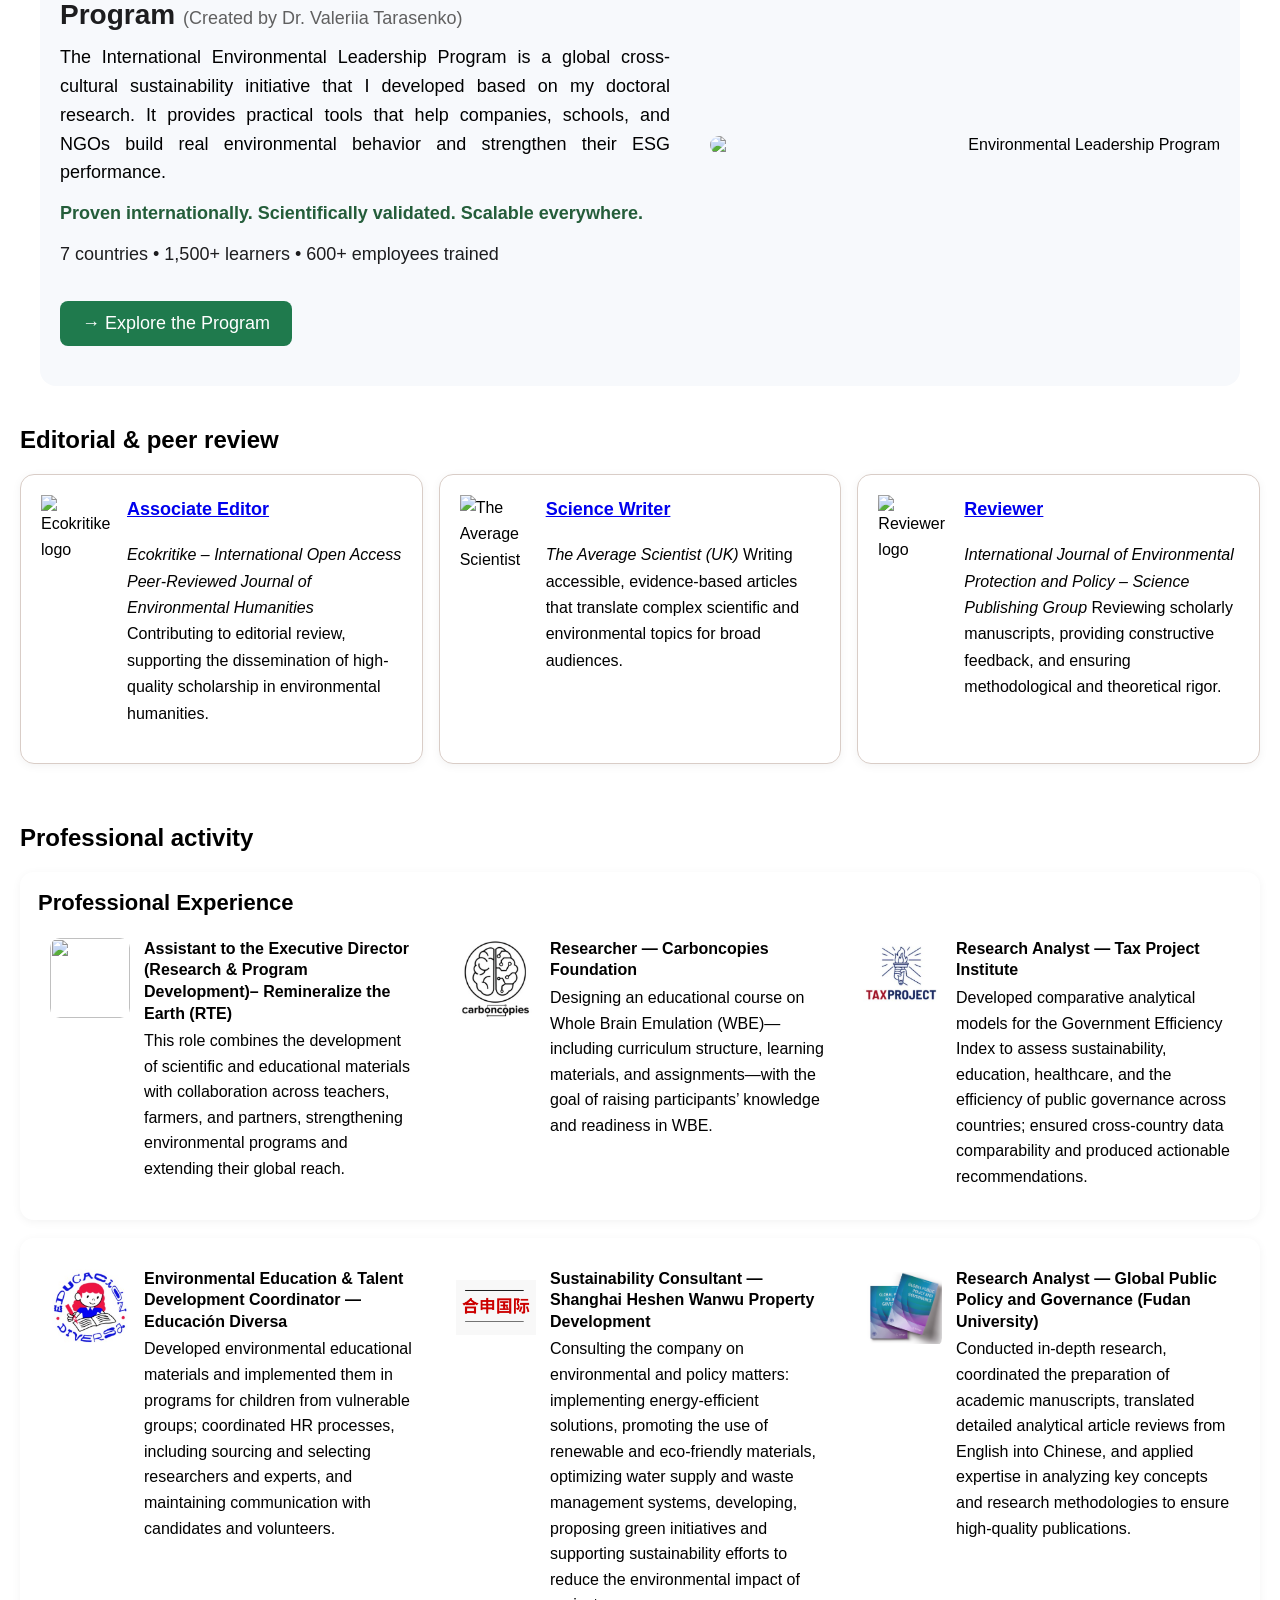
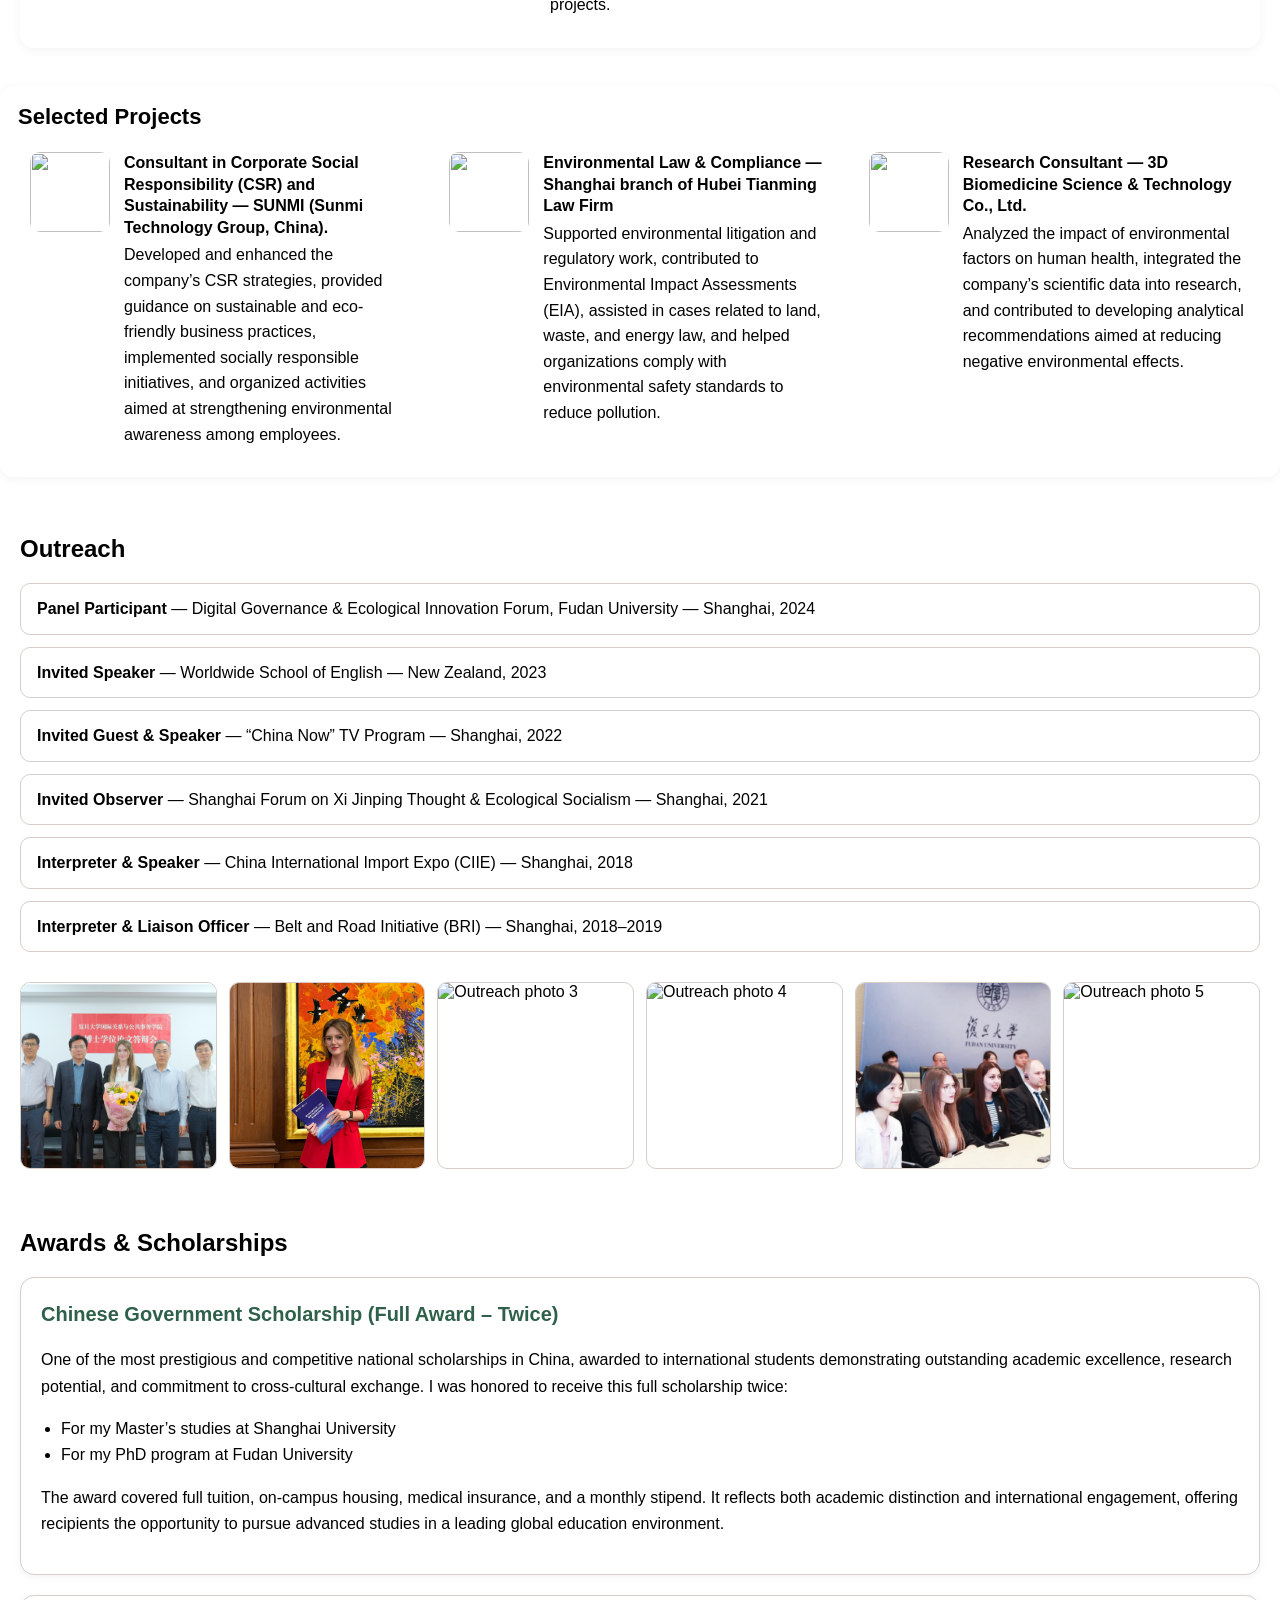
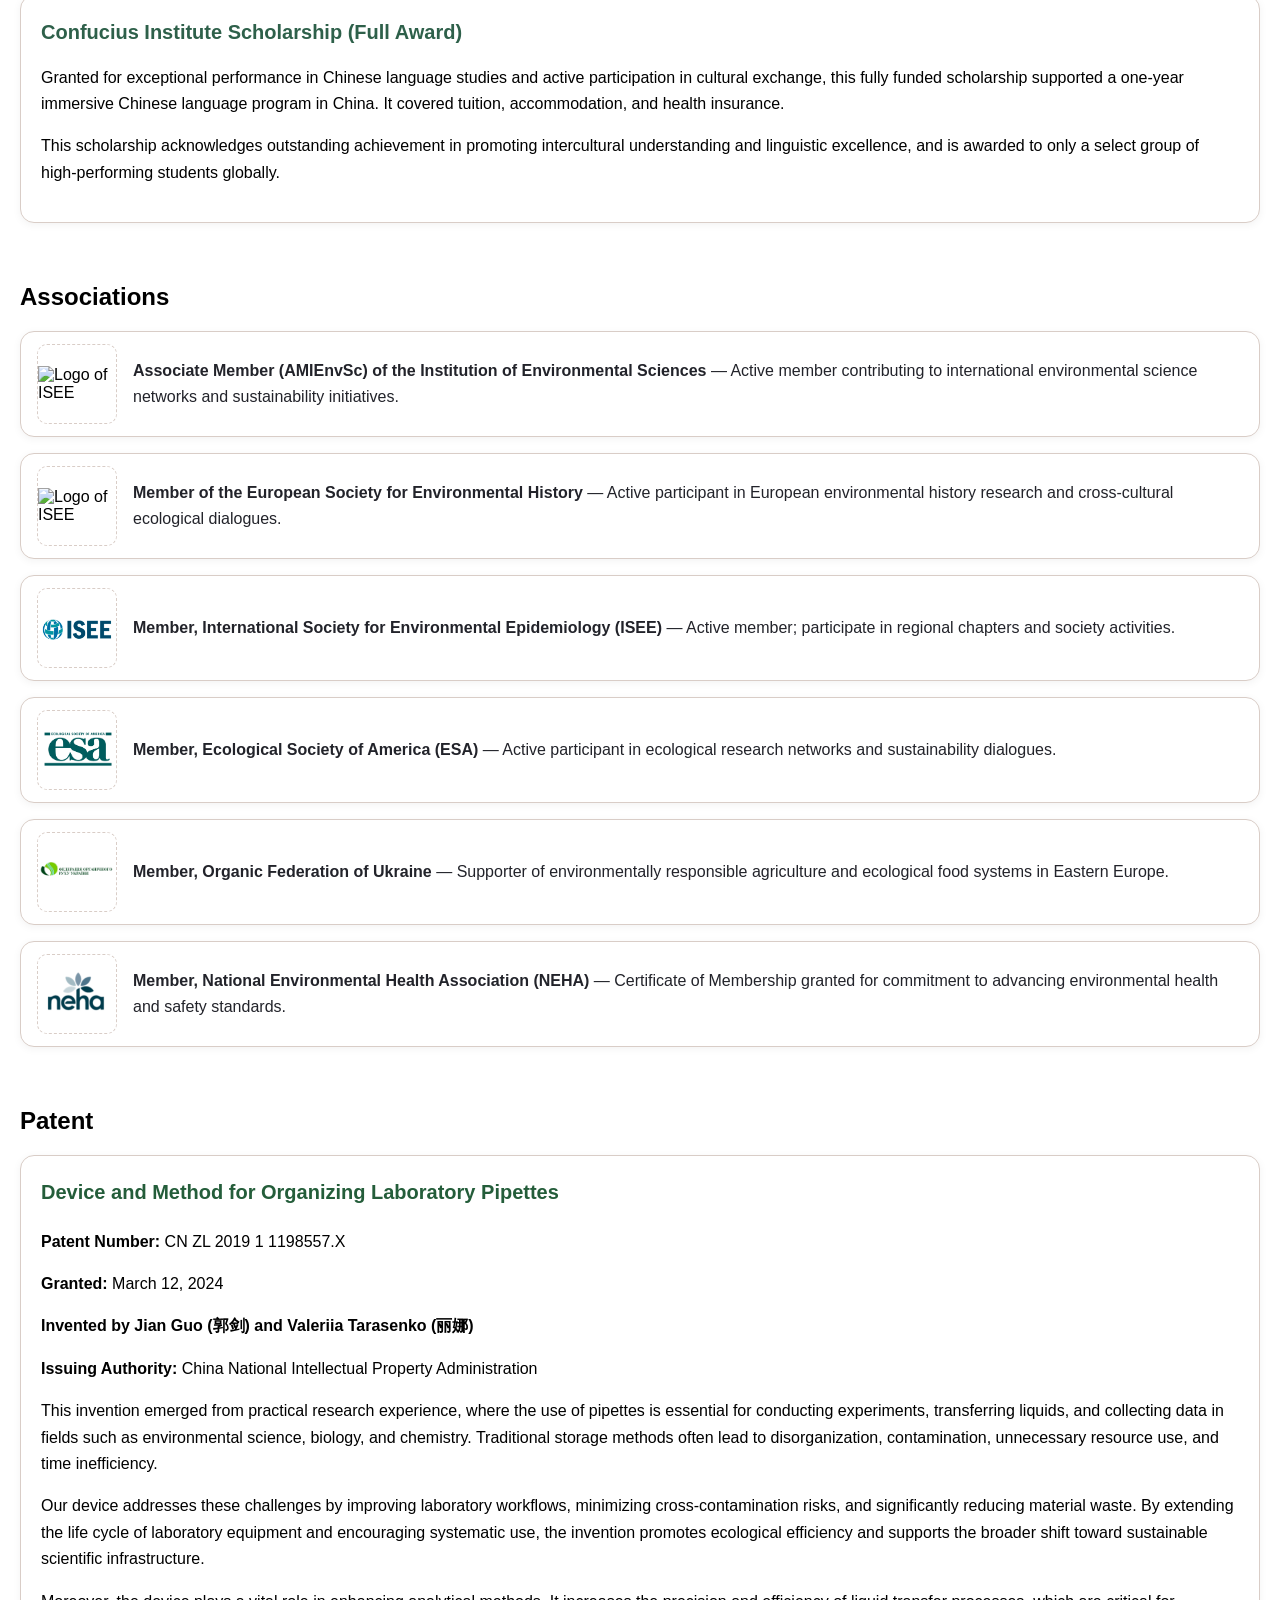
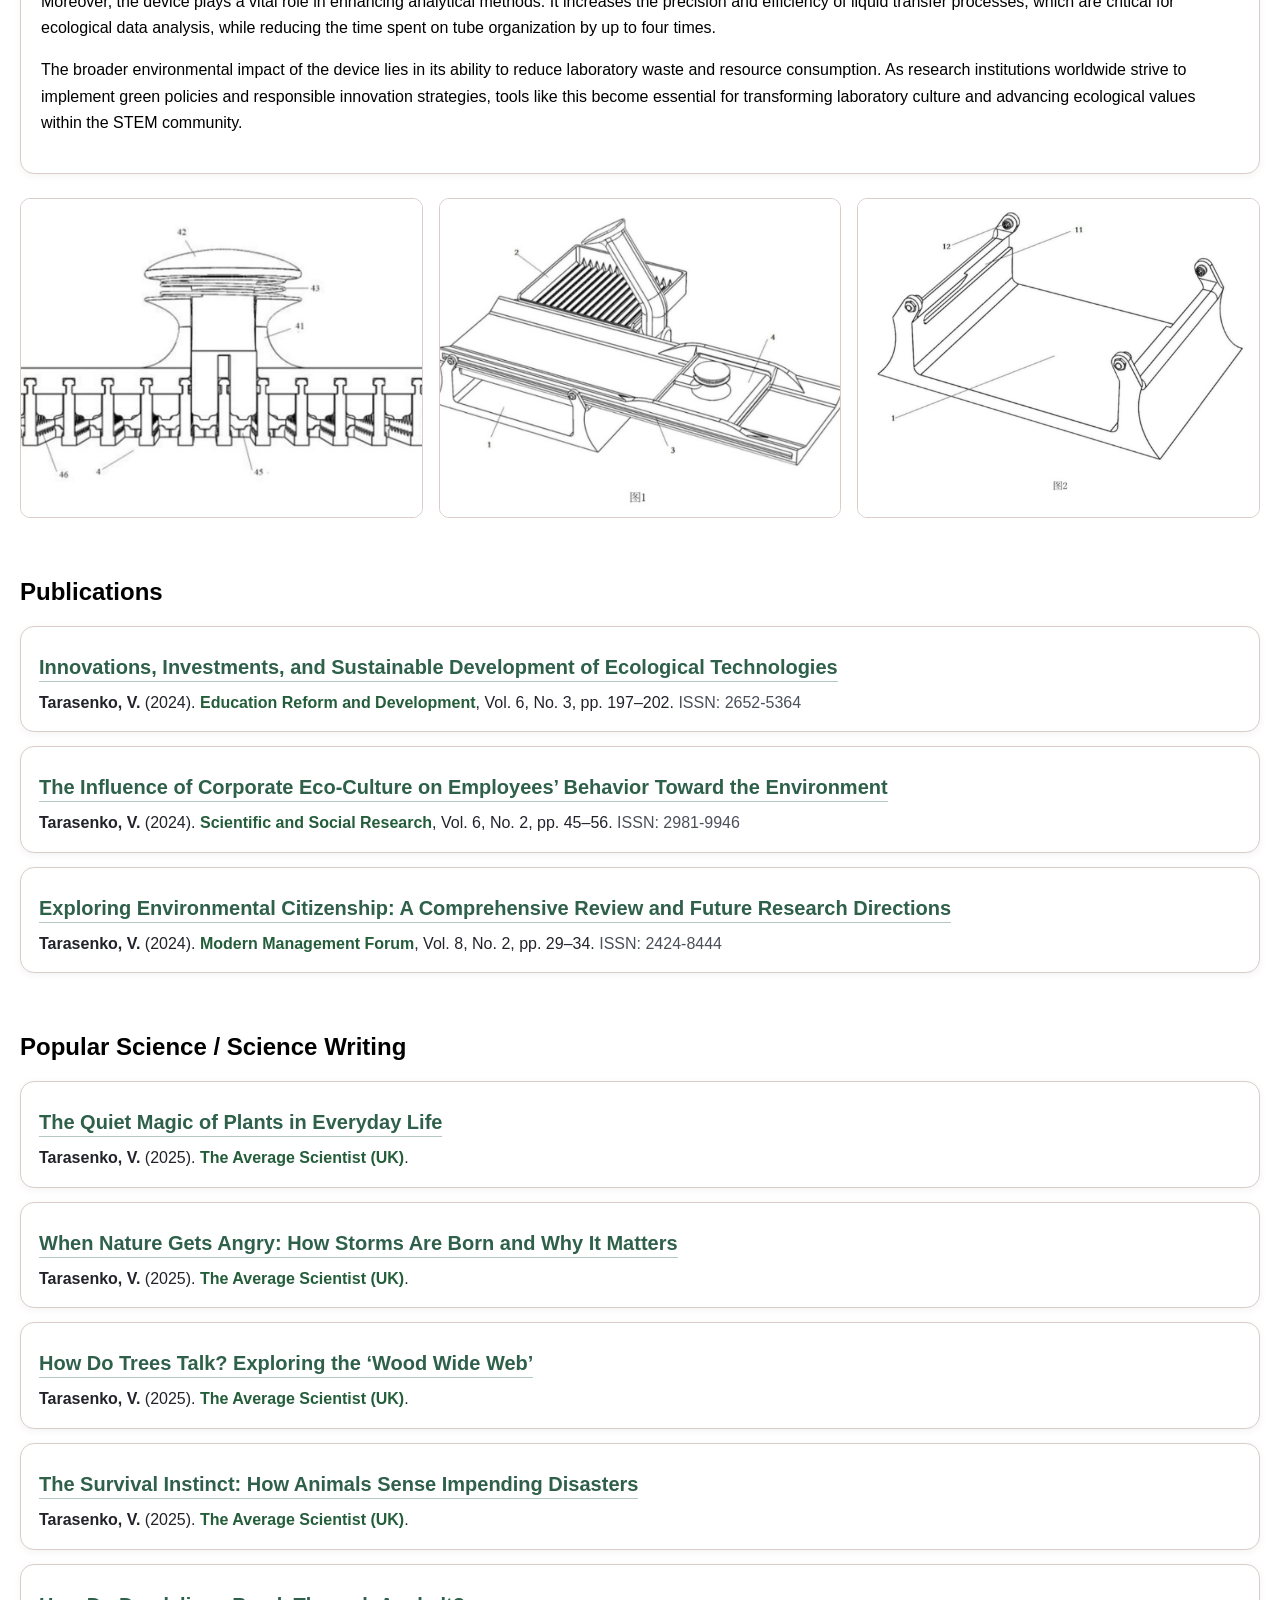
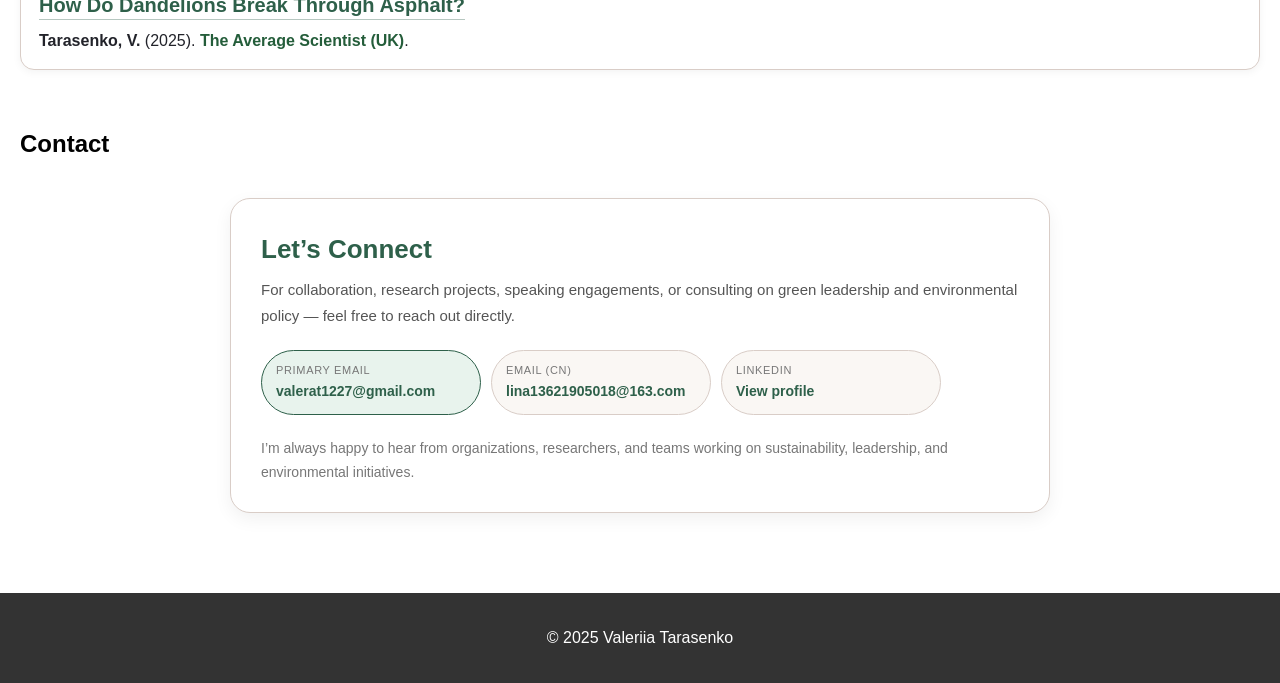
==== commit 5a24cf49: "Add files via upload" ====
--- a/index.html
+++ b/index.html
@@ -9,110 +9,152 @@
 <body>
 
   <header class="hero">
-    <div class="hero__container">
-      <!-- Фото -->
-      <figure class="hero__photo">
-        <img
-          src="https://cdn.glitch.global/ac8dbd16-b582-4686-b6b6-d5a7e8ac8ace/4542.jpg?v=1710823420402"
-          alt="Portrait of Dr. Valeriia Tarasenko"
-          class="hero__img"
-        />
-      </figure>
-  
-      <!-- Текст -->
-      <div class="hero__content">
-        <p class="hero__tag">Research at the crossroads of policy, culture, and ecology.</p>
-  
-        <h1 class="hero__title">
-          <span class="hero__line">Dr. Valeriia</span>
-          <span class="hero__line">Tarasenko</span>
-        </h1>
-  
-        <p class="hero__strap">
-          International Expert in Green Transformational Leadership &amp; Environmental Policy, Social &amp; Political Issues
-        </p>
-  
-        <div class="hero__actions">
-          <button class="btn" id="heroToggle" aria-expanded="false" aria-controls="heroMore">
-            Read more
-          </button>
-        </div>
-  
-        <div class="hero__more" id="heroMore" hidden>
-          <p>
-            With an academic background spanning law, philology, and public policy, I combine qualitative and
-            quantitative approaches to explore complex social and environmental questions. My goal is to generate
-            evidence-based insights and policy recommendations that foster sustainable governance, resilient
-            organizations, and environmentally responsible leadership.
-          </p>
-          <p>
-            Beyond academia, I actively engage in volunteer work, science communication, and international
-            collaborations, believing that research achieves its true value when shared with communities and
-            translated into practice.
-          </p>
-        </div>
-      </div>
-    </div>
-  </header>
-
-<nav>
-    <ul>
-        <li><a href="#about">Short biography</a></li>
-        <li><a href="#researchinterests">Research interests</a></li>
-        <li><a href="#linesofresearch">Lines of research</a></li>
-        <li><a href="#editorial">Editorial & peer review</a></li>
-        <li><a href="#professional">Professional activity</a></li>
-        <li><a href="#outreach">Outreach</a></li>
-        <li><a href="#scholarship">Awards & scholarships</a></li>
-        <li><a href="#associations">Associations</a></li>
-        <li><a href="#patent">Patent</a></li>
-        <li><a href="#pub">Publications</a></li>
-        <li><a href="#contact">Contact</a></li>
-    </ul>
+  <div class="hero__container">
+    <div class="hero__content">
+      <p class="hero__tag">
+        Research at the crossroads of policy, culture, and ecology.
+      </p>
+
+      <h1 class="hero__title">
+        <span class="hero__line">Dr. Valeriia</span>
+        <span class="hero__line">Tarasenko</span>
+      </h1>
+
+      <p class="hero__strap">
+        International Expert in Green Transformational Leadership &amp; Environmental Policy, Social &amp; Political Issues
+      </p>
+    </div>
+  </div>
+</header>
+
+<nav class="top-nav">
+  <ul>
+      <li><a href="#about">Short biography</a></li>
+      <li><a href="#researchinterests">Research interests</a></li>
+      <li><a href="#linesofresearch">Lines of research</a></li>
+      <li><a href="#editorial">Editorial & peer review</a></li>
+      <li><a href="#professional">Professional activity</a></li>
+      <li><a href="#outreach">Outreach</a></li>
+      <li><a href="#scholarship">Awards & scholarships</a></li>
+      <li><a href="#associations">Associations</a></li>
+      <li><a href="#patent">Patent</a></li>
+      <li><a href="#pub">Publications</a></li>
+      <li><a href="#contact">Contact</a></li>
+  </ul>
 </nav>
     
 <section id="about">
-    <h2>About</h2>
+  <h2>About</h2>
+
+  <div class="about-wrapper">
+    
     <div class="bio-card">
-        <p>
-          <strong>Dr. Valeriia Tarasenko</strong> is a researcher and analyst specializing in 
-          <em>public policy, leadership, and environmental sustainability</em>. She holds a 
-          <strong>PhD in Public Policy from Fudan University</strong>, a 
-          <strong>Master’s Degree in Civil and Commercial Law from Shanghai University</strong>, 
-          and a <strong>Bachelor of Philology, Teacher of Chinese and English Languages &amp; World Literature 
-          from the Kramatorsk Institute of Economics and Humanities</strong>. 
-        </p>
-        <p>
-          Fluent in Ukrainian, Russian, English, and Chinese, with additional knowledge of German, 
-          she brings an interdisciplinary and international perspective to her work. 
-          Her mission is to bridge research, policy, and practice to advance sustainable governance, 
-          ecological responsibility, and global collaboration.
-        </p>
+      <p>
+        Dr. Valeriia Tarasenko is a global expert in environmental leadership and sustainable governance, known for transforming academic research into practical tools used by organizations worldwide. With a PhD in Public Policy from Fudan University and advanced training in law, languages, and cross-cultural communication, she works at the intersection of leadership, environmental psychology, ESG strategy, and public policy.
+</p>
+        <p>She develops research-based models and programs that help companies, schools, NGOs, and governments build effective environmental behavior and long-term sustainability practices. Her work is guided by a strong educational mission: to make scientific knowledge accessible and to empower individuals, teams, and institutions through environmental learning that inspires action, responsibility, and global stewardship.
+</p>
+<p>Her interdisciplinary background and fluency in four languages enable her to operate across diverse cultural and institutional contexts, advancing international collaboration in sustainability and environmental leadership.
+      </p>
+      <p>She actively mentors students, collaborates with international researchers, and supports organizations in building cultures of environmental engagement and sustainable leadership.
+    </p>
       </div>
-    </div>
-    </section>
+
+    <div class="about-image">
+      <img src="Valeriia.jpeg" alt="Dr. Valeriia Tarasenko">
+    </div>
+
+  </div>
+</section>
+
+<section id="education">
+  <h2 class="edu-change">Education</h2>
+
+  <div class="edu-grid">
+
+    <!-- PhD -->
+    <article class="edu-card">
+      <div class="edu-badge">PhD</div>
+      <div class="edu-top">
+        <div class="edu-logo">
+          <img src="fudandaxue.jpeg" alt="Fudan University logo">
+        </div>
+        <div class="edu-title-block">
+          <div class="edu-degree">Doctor of Philosophy</div>
+          <div class="edu-degree">Public Policy</div>
+          <div class="edu-school">Fudan University</div>
+          <div class="edu-location">Shanghai, China</div>
+        </div>
+      </div>
+      <div class="edu-meta">Sep 2020 – Jun 2025</div>
+    </article>
+
+    <!-- LLM -->
+    <article class="edu-card">
+      <div class="edu-badge">LLM</div>
+      <div class="edu-top">
+        <div class="edu-logo">
+          <img src="shanghaidaxue.png" alt="Shanghai University logo">
+        </div>
+        <div class="edu-title-block">
+          <div class="edu-degree">Master of Laws</div>
+          <div class="edu-degree">Civil & Commercial Law</div>
+          <div class="edu-school">Shanghai University</div>
+          <div class="edu-location">Shanghai, China</div>
+        </div>
+      </div>
+      <div class="edu-meta">Sep 2016 – Jun 2019</div>
+    </article>
+
+    <!-- Bachelor -->
+    <article class="edu-card">
+      <div class="edu-badge">BA</div>
+      <div class="edu-top">
+        <div class="edu-logo">
+          <img src="kegi.png" alt="Kramatorsk Institute logo">
+        </div>
+        <div class="edu-title-block">
+          <div class="edu-degree">
+            Bachelor of Philology
+          </div>
+           <div class="edu-degree">
+            Teacher of Chinese & English Languages and World Literature
+          </div>
+          <div class="edu-school">Kramatorsk Institute of Economics and Humanities</div>
+          <div class="edu-location">Kramatorsk, Ukraine</div>
+        </div>
+      </div>
+      <div class="edu-meta">Sep 2012 – Jun 2016</div>
+    </article>
+
+  </div>
+</section>
+
+
+
+
     <section id="researchinterests">
     <h2>Research interests</h2>
     <div class="wave_inner">
         <figure class="wave">
             <img src="ss.png" alt=""></img>
-            <figcaption>Sustainability</figcaption>
+            <figcaption class="caption-green">Sustainability</figcaption>
         </figure>
         <figure class="wave">
             <img src="env.jpeg" alt=""></img>
-            <figcaption>Environmental Policy</figcaption>
+            <figcaption class="caption-green">Environmental Policy</figcaption>
         </figure>
         <figure class="wave">
             <img src="law.jpeg" alt=""></img>
-            <figcaption>Law & Governance</figcaption>
+            <figcaption class="caption-green">Law & Governance</figcaption>
         </figure>
         <figure class="wave">
-            <img src="pp.jpg" alt=""></img>
-            <figcaption>Social & Political Issues</figcaption>
+            <img src="books.jpg" alt=""></img>
+            <figcaption class="caption-green">Eco-Education</figcaption>
         </figure>
         <figure class="wave">
             <img src="ll.jpg" alt=""></img>
-            <figcaption>Leadership & OCB</figcaption>
+            <figcaption class="caption-green">Leadership & OCB</figcaption>
         </figure>
     </div>
 </section>
@@ -122,42 +164,42 @@
 <div class="research-container">
     <div class="research-grid" role="list">
       <article class="research-card" role="listitem">
-        <h3>Sustainability</h3>
-        <p>
+        <h3 class="highlighted-title">Sustainability</h3>
+        <p >
           Strategies and practices that promote long-term ecological balance, resilience, and the responsible use of natural resources across organizations and communities.
         </p>
       </article>
 
       <article class="research-card" role="listitem">
-        <h3>Environmental Policy</h3>
+        <h3 class="highlighted-title">Environmental Policy</h3>
         <p>
           Policy frameworks, governance mechanisms, and international cooperation for addressing global environmental challenges and advancing sustainable development.
         </p>
       </article>
 
       <article class="research-card" role="listitem">
-        <h3>Law &amp; Governance</h3>
+        <h3 class="highlighted-title">Law &amp; Governance</h3>
         <p>
           Bridging civil and commercial law with ecological governance to strengthen equity, accountability, and effective institutional responses to sustainability issues.
         </p>
       </article>
 
       <article class="research-card" role="listitem">
-        <h3>Social &amp; Political Issues</h3>
+        <h3 class="highlighted-title">Social &amp; Political Issues</h3>
         <p>
           How cultural identity, social dynamics, and political contexts shape ecological values, climate awareness, and collective action in diverse societies.
         </p>
       </article>
 
       <article class="research-card" role="listitem">
-        <h3>Green Transformational Leadership &amp; OCB</h3>
+        <h3 class="highlighted-title">Green Transformational Leadership &amp; OCB</h3>
         <p>
           How green transformational leadership and organizational citizenship behavior foster pro-environmental responsibility and innovation within organizations.
         </p>
       </article>
 
       <article class="research-card" role="listitem">
-        <h3>Science Communication &amp; Ecological Education</h3>
+        <h3 class="highlighted-title">Science Communication &amp; Ecological Education</h3>
         <p>
             Translating complex academic research into accessible knowledge, promoting ecological literacy, and designing educational initiatives for youth and communities to strengthen global environmental citizenship.
         </p>
@@ -165,37 +207,94 @@
 
     </div>
   </div>
-
-</section>
-<section id="editorial">
-    <h2>Editorial & peer review</h2>
-    <div class="editorial-grid" role="list">
-        <article class="editorial-card" role="listitem">
-          <h3>Associate Editor</h3>
-          <p>
-            <em>Ecokritike – International Open Access Peer‐Reviewed Journal of Environmental Humanities</em>  
-            Contributing to editorial review, supporting the dissemination of high-quality scholarship in environmental humanities.
-          </p>
-        </article>
+</section> 
+
+
+  <div class="program-section">
+  <div class="program-content">
+    <h2>International Environmental Leadership Program 
+      <span>(Created by Dr. Valeriia Tarasenko)</span>
+    </h2>
+
+    <p>
+      The International Environmental Leadership Program is a global cross-cultural sustainability initiative 
+      that I developed based on my doctoral research. It provides practical tools that help companies, schools, 
+      and NGOs build real environmental behavior and strengthen their ESG performance.
+    </p>
+
+    <p class="tagline">
+      Proven internationally. Scientifically validated. Scalable everywhere.
+    </p>
+
+    <p class="stats">
+      7 countries • 1,500+ learners • 600+ employees trained
+    </p>
+
+    <a href="index2.html" class="program-button">→ Explore the Program</a>
+  </div>
+
+  <div class="program-image">
+    <img src="diagramma.png" alt="Environmental Leadership Program">
+  </div>
+</div>
+
+
+
+<section id="editorial"> 
+  <h2>Editorial & peer review</h2> 
+  <div class="editorial-grid" role="list"> 
+    <article class="editorial-card" role="listitem">
+  <div class="editorial-flex">
+    <img src="eco.png" class="editorial-logo" alt="Ecokritike logo">
+    <div class="editorial-text">
+      <h3>
+  <a href="https://journals.h-net.org/ecokritike/about/editorialTeam" target="_blank" class="editorial-title-link">
+    Associate Editor
+  </a>
+</h3>
+      <p>
+        <em>Ecokritike – International Open Access Peer‐Reviewed Journal of Environmental Humanities</em>
+        Contributing to editorial review, supporting the dissemination of high-quality scholarship in environmental humanities.
+      </p>
+    </div>
+  </div>
   
-        <article class="editorial-card" role="listitem">
-          <h3>Science Writer</h3>
-          <p>
-            <em>The Average Scientist (UK)</em>  
-            Writing accessible, evidence-based articles that translate complex scientific and environmental topics for broad audiences.
-          </p>
-        </article>
-  
-        <article class="editorial-card" role="listitem">
-          <h3>Reviewer</h3>
-          <p>
-            <em>International Journal of Environmental Protection and Policy – Science Publishing Group</em>  
-            Reviewing scholarly manuscripts, providing constructive feedback, and ensuring methodological and theoretical rigor.
-          </p>
-        </article>
-      </div>
-    </div>
-</section>
+</article>
+    <article class="editorial-card" role="listitem">
+  <div class="editorial-flex">
+    <img src="Tav.png" class="editorial-logo" alt="The Average Scientist logo">
+    <div class="editorial-text">
+        <h3>
+      <a href="https://theaveragescientist.co.uk/author/valeriia-tarasenko/" target="_blank" class="editorial-title-link">
+    Science Writer
+  </a>
+</h3>
+      <p>
+        <em>The Average Scientist (UK)</em>
+        Writing accessible, evidence-based articles that translate complex scientific and environmental topics for broad audiences.
+      </p>
+    </div>
+  </div>
+</article>
+      <article class="editorial-card" role="listitem">
+  <div class="editorial-flex">
+    <img src="rev.png" class="editorial-logo" alt="Reviewer logo">
+    <div class="editorial-text">
+       <h3>
+       <a href="https://www.linkedin.com/in/valeriia-tarasenko-phd-7426522a5/details/certifications/1764412636227/single-media-viewer/?profileId=ACoAAEmZvqIBiC6knDtjuPiTz8FwYim33U77pc8" target="_blank" class="editorial-title-link">
+    Reviewer
+  </a>
+  </h3>
+      <p>
+        <em>International Journal of Environmental Protection and Policy – Science Publishing Group</em>
+        Reviewing scholarly manuscripts, providing constructive feedback, and ensuring methodological and theoretical rigor.
+      </p>
+    </div>
+  </div>
+</article>
+    </div> 
+    </div> 
+  </section>
 
 </section>
 <section id="professional">
@@ -206,21 +305,22 @@
   
         <ul class="pro-list" role="list">
           <!-- Item -->
+
           <li class="pro-item" role="listitem">
             <div class="pro-item__logo" aria-hidden="true">
-              <!-- Поместите logo 80×80px -->
-              <img src="tax.png" alt="" />
+              <img src="rem.png" alt="" />
             </div>
             <div class="pro-item__body">
               <div class="pro-item__title">
-                <span class="pro-item__org">Research Analyst</span>
-                <span class="pro-item__role">— Tax Project Institute </span>
+                <span class="pro-item__org">Assistant to the Executive Director (Research & Program Development)– Remineralize the Earth (RTE)</span>
               </div>
               <p class="pro-item__desc">
-                Developed comparative analytical models for the Government Efficiency Index to assess sustainability, education, healthcare, and the efficiency of public governance across countries; ensured cross-country data comparability and produced actionable recommendations.
+                This role combines the development of scientific and educational materials with collaboration across teachers, farmers, and partners, strengthening environmental programs and extending their global reach.
               </p>
             </div>
           </li>
+
+          
   
           <li class="pro-item" role="listitem">
             <div class="pro-item__logo" aria-hidden="true">
@@ -237,71 +337,122 @@
               </p>
             </div>
           </li>
-  
+
           <li class="pro-item" role="listitem">
             <div class="pro-item__logo" aria-hidden="true">
-              <img src="gov.png" alt="" />
+              <!-- Поместите logo 80×80px -->
+              <img src="tax.png" alt="" />
             </div>
             <div class="pro-item__body">
               <div class="pro-item__title">
-                <span class="pro-item__org">Research Interpreter</span>
-                <span class="pro-item__role">— Global Public Policy and Governance (Fudan University)</span>
+                <span class="pro-item__org">Research Analyst</span>
+                <span class="pro-item__role">— Tax Project Institute </span>
               </div>
               <p class="pro-item__desc">
-                Conducted research, coordinated manuscript preparation, and provided professional translation
-                of scholarly articles for publication.
+                Developed comparative analytical models for the Government Efficiency Index to assess sustainability, education, healthcare, and the efficiency of public governance across countries; ensured cross-country data comparability and produced actionable recommendations.
               </p>
             </div>
           </li>
+  
+        
         </ul>
       </section>
   
       <!-- Selected Projects -->
+      <section class="pro-block" aria-labelledby="pro-proj-title">
+  
+        <ul class="pro-list" role="list">
+          <li class="pro-item" role="listitem">
+            <div class="pro-item__logo" aria-hidden="true">
+              <img src="educ.png" alt="" />
+            </div>
+            <div class="pro-item__body">
+              <div class="pro-item__title">
+                <span class="pro-item__org">Environmental Education & Talent Development Coordinator — Educación Diversa</span>
+              </div>
+              <p class="pro-item__desc">
+                Developed environmental educational materials and implemented them in programs for children from vulnerable groups; coordinated HR processes, including sourcing and selecting researchers and experts, and maintaining communication with candidates and volunteers.
+              </p>
+            </div>
+          </li>
+
+          <li class="pro-item" role="listitem">
+            <div class="pro-item__logo" aria-hidden="true">
+              <img src="property.png" alt="" />
+            </div>
+            <div class="pro-item__body">
+              <div class="pro-item__title">
+                <span class="pro-item__org">Sustainability Consultant — Shanghai Heshen Wanwu Property Development</span>
+              </div>
+              <p class="pro-item__desc">
+                Consulting the company on environmental and policy matters: implementing energy-efficient solutions, promoting the use of renewable and eco-friendly materials, optimizing water supply and waste management systems, developing, proposing green initiatives and supporting sustainability efforts to reduce the environmental impact of projects.
+              </p>
+            </div>
+          </li>
+
+          <li class="pro-item" role="listitem">
+            <div class="pro-item__logo" aria-hidden="true">
+              <img src="gov.png" alt="" />
+            </div>
+            <div class="pro-item__body">
+              <div class="pro-item__title">
+                <span class="pro-item__org">Research Analyst</span>
+                <span class="pro-item__role">— Global Public Policy and Governance (Fudan University)</span>
+              </div>
+              <p class="pro-item__desc">
+                Conducted in-depth research, coordinated the preparation of academic manuscripts, translated detailed analytical article reviews from English into Chinese, and applied expertise in analyzing key concepts and research methodologies to ensure high-quality publications.
+              </p>
+            </div>
+          </li>
+
+        </ul>
+      </section>
+    </div>
+</section>
+
+<!-- Selected Projects -->
       <section class="pro-block" aria-labelledby="pro-proj-title">
         <h3 id="pro-proj-title" class="pro-block__heading">Selected Projects</h3>
   
         <ul class="pro-list" role="list">
           <li class="pro-item" role="listitem">
             <div class="pro-item__logo" aria-hidden="true">
-              <img src="property.png" alt="" />
+              <img src="sunmi.png" alt="" />
             </div>
             <div class="pro-item__body">
               <div class="pro-item__title">
-                <span class="pro-item__org">Sustainability Consultant — Shanghai Heshen Wanwu Property Development</span>
+                <span class="pro-item__org">Consultant in Corporate Social Responsibility (CSR) and Sustainability — SUNMI (Sunmi Technology Group, China).</span>
               </div>
               <p class="pro-item__desc">
-                Implemented eco-efficiency strategies for real-estate projects, optimizing energy use
-                and associated emissions.
+                Developed and enhanced the company’s CSR strategies, provided guidance on sustainable and eco-friendly business practices, implemented socially responsible initiatives, and organized activities aimed at strengthening environmental awareness among employees.
               </p>
             </div>
           </li>
   
           <li class="pro-item" role="listitem">
             <div class="pro-item__logo" aria-hidden="true">
-              <img src="fudan.png" alt="" />
+              <img src="lawfirm.png" alt="" />
             </div>
             <div class="pro-item__body">
               <div class="pro-item__title">
-                <span class="pro-item__org">Cross-cultural Research on Green Leadership (PhD dissertation)</span>
+                <span class="pro-item__org">Environmental Law & Compliance — Shanghai branch of Hubei Tianming Law Firm</span>
               </div>
               <p class="pro-item__desc">
-                Carried out field studies and published peer-reviewed articles on the relationships among
-                leadership, cultural identity, and employees’ environmental behavior.
+                Supported environmental litigation and regulatory work, contributed to Environmental Impact Assessments (EIA), assisted in cases related to land, waste, and energy law, and helped organizations comply with environmental safety standards to reduce pollution.
               </p>
             </div>
           </li>
   
           <li class="pro-item" role="listitem">
             <div class="pro-item__logo" aria-hidden="true">
-              <img src="educ.png" alt="" />
+              <img src="jin jie.png" alt="" />
             </div>
             <div class="pro-item__body">
               <div class="pro-item__title">
-                <span class="pro-item__org">HR Coordinator — Educación Diversa</span>
+                <span class="pro-item__org">Research Consultant — 3D Biomedicine Science & Technology Co., Ltd.</span>
               </div>
               <p class="pro-item__desc">
-                Lead sourcing and selection of talent from the academic and scientific community to strengthen
-                the organization’s programs and standards; maintain communications with candidates and volunteers.
+                Analyzed the impact of environmental factors on human health, integrated the company’s scientific data into research, and contributed to developing analytical recommendations aimed at reducing negative environmental effects.
               </p>
             </div>
           </li>
@@ -309,7 +460,6 @@
       </section>
     </div>
 </section>
-
 
 </section>
 <section id="outreach">
@@ -339,9 +489,10 @@
     <div class="outreach-gallery">
       <figure><img src="w1.png" alt="Outreach photo 2"></figure>
       <figure><img src="111.png" alt="Outreach photo 1"></figure>
-      <figure><img src="12.JPG" alt="Outreach photo 3"></figure>
-      <figure><img src="1118.JPG" alt="Outreach photo 4"></figure>
+      <figure><img src="heshang.png" alt="Outreach photo 3"></figure>
+      <figure><img src="33.png" alt="Outreach photo 4"></figure>
       <figure><img src="15.png" alt="Outreach photo 5"></figure>
+      <figure><img src="me.jpg" alt="Outreach photo 5"></figure>
     </div>
   </div>
 
@@ -355,7 +506,7 @@
     <div class="awards-grid" role="list">
       <!-- Chinese Government Scholarship -->
       <article class="awards-card" role="listitem">
-        <h3>Chinese Government Scholarship (Full Award – Twice)</h3>
+        <h3 class="highlighted-title" >Chinese Government Scholarship (Full Award – Twice)</h3>
         <p>
           One of the most prestigious and competitive national scholarships in China, awarded to international
           students demonstrating outstanding academic excellence, research potential, and commitment to
@@ -374,7 +525,7 @@
 
       <!-- Confucius Institute Scholarship -->
       <article class="awards-card" role="listitem">
-        <h3>Confucius Institute Scholarship (Full Award)</h3>
+        <h3 class="highlighted-title">Confucius Institute Scholarship (Full Award)</h3>
         <p>
           Granted for exceptional performance in Chinese language studies and active participation in cultural
           exchange, this fully funded scholarship supported a one-year immersive Chinese language program in
@@ -394,6 +545,30 @@
 <section id="associations">
     <h2>Associations</h2>
     <ul class="assoc-list" role="list">
+      <!-- IES (UK) -->
+      <li class="assoc-item" role="listitem">
+        <div class="assoc-logo">
+          <img src="AM.png" alt="Logo of ISEE" />
+        </div>
+        <div class="assoc-body">
+          <p>
+            <strong>Associate Member (AMIEnvSc) of the Institution of Environmental Sciences</strong> — Active member contributing to international environmental science networks and sustainability initiatives.
+          </p>
+        </div>
+      </li>
+
+      <!-- ESEH (EU) -->
+      <li class="assoc-item" role="listitem">
+        <div class="assoc-logo">
+          <img src="ESEH.png" alt="Logo of ISEE" />
+        </div>
+        <div class="assoc-body">
+          <p>
+            <strong>Member of the European Society for Environmental History</strong> — Active participant in European environmental history research and cross-cultural ecological dialogues.
+          </p>
+        </div>
+      </li>
+      
       <!-- ISEE -->
       <li class="assoc-item" role="listitem">
         <div class="assoc-logo">
@@ -499,7 +674,9 @@
       <li class="pubs-item">
         <div class="pubs-card">
           <h3 class="pubs-title">
+            <a href="https://ojs.bbwpublisher.com/index.php/erd/article/view/6640" class="pubs-link" target="_blank">
             Innovations, Investments, and Sustainable Development of Ecological Technologies
+            </a>
           </h3>
           <p class="pubs-meta">
             <span class="pubs-author">Tarasenko, V.</span> (2024).
@@ -513,7 +690,9 @@
       <li class="pubs-item">
         <div class="pubs-card">
           <h3 class="pubs-title">
+            <a href="https://ojs.bbwpublisher.com/index.php/ssr/article/view/6122" class="pubs-link" target="_blank">
             The Influence of Corporate Eco-Culture on Employees’ Behavior Toward the Environment
+            </a>
           </h3>
           <p class="pubs-meta">
             <span class="pubs-author">Tarasenko, V.</span> (2024).
@@ -526,7 +705,9 @@
       <li class="pubs-item">
         <div class="pubs-card">
           <h3 class="pubs-title">
+             <a href="https://ojs.usp-pl.com/index.php/MODERN-MANAGEMENT-FORUM/article/view/12275" class="pubs-link" target="_blank">
             Exploring Environmental Citizenship: A Comprehensive Review and Future Research Directions
+            </a>
           </h3>
           <p class="pubs-meta">
             <span class="pubs-author">Tarasenko, V.</span> (2024).
@@ -546,7 +727,8 @@
     <ol class="pop-sci__list">
       <li class="pop-sci__item">
         <article class="pop-sci__card">
-          <h3 class="pop-sci__title">The Quiet Magic of Plants in Everyday Life</h3>
+          <h3 class="pop-sci__title"><a href= "https://theaveragescientist.co.uk/2025/07/01/the-quiet-magic-of-plants-in-everyday-life/"class="pubs-link" target="_blank">
+            The Quiet Magic of Plants in Everyday Life</a></h3>
           <p class="pop-sci__meta">
             <span class="pop-sci__author">Tarasenko, V.</span> (2025).
             <em>The Average Scientist (UK)</em>.
@@ -557,7 +739,9 @@
 
       <li class="pop-sci__item">
         <article class="pop-sci__card">
-          <h3 class="pop-sci__title">When Nature Gets Angry: How Storms Are Born and Why It Matters</h3>
+          <h3 class="pop-sci__title">
+            <a href= "https://theaveragescientist.co.uk/2025/07/15/how-storms-are-born/"class="pubs-link" target="_blank">
+            When Nature Gets Angry: How Storms Are Born and Why It Matters</a></h3>
           <p class="pop-sci__meta">
             <span class="pop-sci__author">Tarasenko, V.</span> (2025).
             <em>The Average Scientist (UK)</em>.
@@ -567,7 +751,9 @@
 
       <li class="pop-sci__item">
         <article class="pop-sci__card">
-          <h3 class="pop-sci__title">How Do Trees Talk? Exploring the ‘Wood Wide Web’</h3>
+          <h3 class="pop-sci__title">
+            <a href= "https://theaveragescientist.co.uk/2025/08/20/how-do-trees-talk-exploring-the-wood-wide-web/"class="pubs-link" target="_blank">
+            How Do Trees Talk? Exploring the ‘Wood Wide Web’</a></h3>
           <p class="pop-sci__meta">
             <span class="pop-sci__author">Tarasenko, V.</span> (2025).
             <em>The Average Scientist (UK)</em>.
@@ -577,30 +763,69 @@
 
       <li class="pop-sci__item">
         <article class="pop-sci__card">
-          <h3 class="pop-sci__title">The Survival Instinct: How Animals Sense Impending Disasters</h3>
+          <h3 class="pop-sci__title">
+            <a href= "https://theaveragescientist.co.uk/2025/08/21/the-survival-instinct-how-animals-sense-impending-disasters/"class="pubs-link" target="_blank">
+            The Survival Instinct: How Animals Sense Impending Disasters</a></h3>
           <p class="pop-sci__meta">
             <span class="pop-sci__author">Tarasenko, V.</span> (2025).
             <em>The Average Scientist (UK)</em>.
           </p>
         </article>
       </li>
+
+      <li class="pop-sci__item">
+        <article class="pop-sci__card">
+          <h3 class="pop-sci__title">
+            <a href= "https://theaveragescientist.co.uk/2025/11/05/how-do-dandelions-break-through-asphalt/"class="pubs-link" target="_blank">
+            How Do Dandelions Break Through Asphalt?</a></h3>
+          <p class="pop-sci__meta">
+            <span class="pop-sci__author">Tarasenko, V.</span> (2025).
+            <em>The Average Scientist (UK)</em>.
+          </p>
+        </article>
+      </li>
     </ol>
   </div>
 </section>
 
 <section id="contact">
-    <h2>Contact Me</h2>
-    <div class="contact-card">
-      <p><strong>Get in touch:</strong> 
-        <a href="https://www.linkedin.com/in/valeriia-tarasenko-phd-7426522a5/" target="_blank" rel="noopener">
-          LinkedIn Profile
+  <h2>Contact</h2>
+
+  <div class="contact-wrapper">
+    <div class="contact-card contact-hero">
+      <div class="contact-header">
+        <h3>Let’s Connect</h3>
+        <p>
+          For collaboration, research projects, speaking engagements, or consulting on green leadership 
+          and environmental policy — feel free to reach out directly.
+        </p>
+      </div>
+
+      <div class="contact-channels">
+        <a href="mailto:valerat1227@gmail.com" class="contact-chip contact-chip-primary">
+          <span class="chip-label">Primary email</span>
+          <span class="chip-value">valerat1227@gmail.com</span>
         </a>
+
+        <a href="mailto:lina13621905018@163.com" class="contact-chip">
+          <span class="chip-label">Email (CN)</span>
+          <span class="chip-value">lina13621905018@163.com</span>
+        </a>
+
+        <a href="https://www.linkedin.com/in/valeriia-tarasenko-phd-7426522a5/"
+           target="_blank" rel="noopener" class="contact-chip">
+          <span class="chip-label">LinkedIn</span>
+          <span class="chip-value">View profile</span>
+        </a>
+      </div>
+
+      <p class="contact-note">
+        I’m always happy to hear from organizations, researchers, and teams working on sustainability,
+        leadership, and environmental initiatives.
       </p>
-      <p><strong>Email:</strong> <a href="mailto:lina13621905018@163.com">lina13621905018@163.com</a></p>
-      <p><strong>Email:</strong> <a href="mailto:valerat1227@gmail.com">valerat1227@gmail.com</a></p>
-    </div>
-  </div>
-</section>    
+    </div>
+  </div>
+</section>
 
 <footer>
     <p>&copy; 2025 Valeriia Tarasenko</p>
--- a/style.css
+++ b/style.css
@@ -11,28 +11,77 @@
     text-align: center;
 }
 
-nav {
-    background-color: #f4f4f4;
-    padding: 10px;
-}
-
-nav ul {
-    list-style-type: none;
-    margin: 0;
-    padding: 0;
-    text-align: center;
-}
-
-nav ul li {
-    display: inline;
-    margin-right: 20px;
-}
-
-nav ul li a {
-    text-decoration: none;
-    color: #333;
-    font-weight: bold;
-}
+.top-nav {
+  background: #ffffff;
+  padding: 4px 0;
+  border-bottom: 1px solid #e5e5e5;
+  position: sticky;
+  top: 0;
+  z-index: 99;
+  width: 100%;            /* обеспечивает растяжение */
+  overflow-x: auto;
+  white-space: nowrap;
+}
+
+.top-nav ul {
+  list-style: none;
+  margin: 0;
+  padding: 0 10px;
+  display: flex;
+  flex-wrap: nowrap;
+  justify-content: space-between;   /* РАВНОМЕРНО по всей ширине */
+  width: 100%;
+  gap: 4px;                         /* минимальный зазор */
+}
+
+.top-nav li {
+  flex: 1;                          /* каждый пункт тянется пропорционально */
+  text-align: center;               /* красиво выравниваем */
+}
+
+.top-nav a {
+  display: block;
+  width: 100%;                      /* ссылка занимает всю ширину li */
+  text-decoration: none;
+  color: #333;
+  font-weight: 500;
+  font-size: 15px;
+  padding: 6px 4px;                 /* компактные отступы */
+  border-radius: 4px;
+  transition: color 0.2s ease, background 0.2s ease;
+}
+
+.top-nav a:hover {
+  background: #e8f3ed;
+  color: #245d3a;
+}
+
+
+
+
+.pubs-title {
+  font-size: 18px;
+  margin: 0 0 6px;
+  font-weight: 600;
+  color: #0f172a; /* как весь текст */
+}
+
+.pubs-link {
+  color: inherit;              /* ← цвет как у обычного текста */
+  text-decoration: none;       /* без подчеркивания */
+  font-weight: inherit;        /* ← убираем "огромный жирный заголовок" */
+  display: inline-block;       /* нормальное поведение */
+  line-height: 1.4;
+}
+
+.pubs-link:hover {
+  color: #1f7a4d;              /* лёгкое зелёное наведение */
+  text-decoration: underline;
+}
+
+
+
+
 
 section {
     padding: 20px;
@@ -67,142 +116,408 @@
     filter: grayscale(99%); 
 }
 
-/* === HERO / HEADER === */
 :root{
-  --ink:#22232A;
-  --muted:#4A4F5A;
-  --heading:#2B3A67;
+  --ink:#f5f5f5;
+  --muted:#e3e3e3;
+  --heading:#ffffff;
   --accent:#2E604A;
-  --panel:#D7CCC8;         /* бежевый фон под шапкой */
-  --card:#ffffff;
-}
-
+}
+
+/* ШАПКА С ФОНОМ */
 .hero{
-  background: var(--panel);
-  padding: clamp(18px, 3vw, 32px) 0;
+  position: relative;
+  min-height: 70vh;
+  display: flex;
+  align-items: center;
+
+  color: #ffffff;
+  /* твоя фоновая картинка */
+  background-image: url("back.jpg"); /* <-- сюда путь к фото с ветряком */
+  background-size: cover;
+  background-position: center;
+  background-repeat: no-repeat;
+}
+
+/* затемняющий градиент, чтобы текст читался */
+.hero::before{
+  content: "";
+  position: absolute;
+  inset: 0;
+  background: linear-gradient(
+    120deg,
+    rgba(0,0,0,0.65) 0%,
+    rgba(0,0,0,0.25) 55%,
+    rgba(0,0,0,0.55) 100%
+  );
 }
 
 .hero__container{
+  position: relative;      /* чтобы быть поверх ::before */
+  z-index: 1;
   max-width: 1100px;
   margin: 0 auto;
-  padding: 0 16px;
-
-  display: grid;
-  grid-template-columns: 1fr 1fr;
-  gap: clamp(16px, 3.2vw, 28px);
-  align-items: center;
-}
-
-/* Фото */
-.hero__photo{
+  padding: 40px 16px;
+}
+
+.hero__content{
+  max-width: 640px;
+}
+
+/* маленький слоган — всплывает */
+.hero__tag{
+  margin: 0 0 10px 0;
+  font-style: italic;
+  font-size: 18px;
+
+  opacity: 0;
+  transform: translateY(10px);
+  animation: fadeUp .7s ease .15s forwards;
+}
+
+/* ИМЯ — статичное, без анимации */
+.hero__title{
   margin: 0;
-  border-radius: 14px;
-  overflow: hidden;
-  box-shadow: 0 10px 30px rgba(0,0,0,.10);
-  position: relative;
-  aspect-ratio: 3/4;             /* стабильная высота на мобильных */
-}
-.hero__img{
-  width: 100%;
-  height: 100%;
-  object-fit: cover;
-  display: block;
-  transform: scale(1.04);
-  animation: heroZoom 900ms ease both;
-}
-
-/* Текстовый блок */
-.hero__content{ color: var(--ink); }
-
-.hero__tag{
-  margin: 0 0 6px 0;
-  padding-bottom: 6px;
-  border-bottom: 1px solid rgba(0,0,0,.25);
-  font-style: italic;
-  color: var(--muted);
-  opacity: 0; transform: translateY(8px);
-  animation: fadeUp .6s ease .1s forwards;
-}
-
-.hero__title{
-  margin: 6px 0 0 0;
   line-height: 1.02;
-  color: var(--heading);
   font-weight: 800;
   letter-spacing: -0.5px;
-}
+  color: #ffffff;
+}
+
 .hero__line{
   display: block;
-  font-size: clamp(28px, 6vw, 56px);
-  opacity: 0; transform: translateY(12px);
-}
-.hero__line:nth-child(1){ animation: fadeUp .6s ease .18s forwards; }
-.hero__line:nth-child(2){ animation: fadeUp .6s ease .28s forwards; }
-
+  font-size: clamp(32px, 6vw, 60px);
+}
+
+/* второй текст — всплывает */
 .hero__strap{
-  margin: 10px 0 14px 0;
+  margin: 14px 0 0 0;
+  font-size: 18px;
+  max-width: 52ch;
   font-style: italic;
-  max-width: 60ch;
-  color: var(--ink);
-  opacity: 0; transform: translateY(8px);
-  animation: fadeUp .6s ease .38s forwards;
-}
-
-/* Кнопка */
-.btn{
-  appearance: none;
-  border: 1px solid var(--heading);
-  background: transparent;
-  color: var(--heading);
-  padding: 10px 16px;
-  border-radius: 10px;
+
+  opacity: 0;
+  transform: translateY(10px);
+  animation: fadeUp .7s ease .35s forwards;
+}
+
+/* Анимация появления */
+@keyframes fadeUp{
+  to{
+    opacity: 1;
+    transform: translateY(0);
+  }
+}
+
+/* Адаптив для мобильных */
+@media (max-width: 768px){
+  .hero{
+    min-height: 60vh;
+  }
+
+  .hero__container{
+    text-align: center;
+  }
+
+  .hero__content{
+    max-width: 100%;
+  }
+
+  .hero__strap{
+    margin-top: 10px;
+    font-size: 16px;
+  }
+
+  .hero__line{
+    font-size: clamp(28px, 9vw, 40px); /* имя уменьшается на мобилках */
+  }
+}
+
+
+/* === FULL-WIDTH CENTERED LAYOUT WITH SIDE SPACING === */
+.about-wrapper {
+  display: flex;
+  justify-content: center;
+  align-items: center;
+  gap: 40px;
+  margin-top: 20px;
+
+  max-width: 1450px;   /* ограничиваем ширину блока */
+  margin-left: auto;   /* центрируем */
+  margin-right: auto;
+
+  padding: 0 40px;     /* создаём больше воздуха по бокам */
+  text-align: center;
+}
+
+.bio-card {
+  max-width: 700px;
+}
+
+.bio-card p {
+  font-size: 18px;
+  line-height: 1.65;
+  text-align: justify;
+}
+
+.about-image {
+  display: flex;
+  justify-content: center;
+}
+
+.about-image img {
+  width: 100%;
+  max-width: 1335px;
+  border-radius: 12px;
+  object-fit: cover;
+}
+
+/* === MOBILE === */
+@media (max-width: 768px) {
+  .about-wrapper {
+    flex-direction: column;
+    padding: 0 20px;   /* чуть меньше на мобильном */
+  }
+
+  .bio-card {
+    max-width: 100%;
+  }
+
+  .about-image img {
+    max-width: 260px;
+  }
+}
+
+
+
+
+/* === EDUCATION SECTION (HORIZONTAL CARDS) === */
+
+#education {
+  padding: 60px 0 40px;
+}
+
+#education h2 {
+  margin: 0 0 24px;
+  padding: 0 20px;
+}
+
+/* строка с тремя карточками */
+.edu-grid {
+  max-width: 1200px;
+  margin: 0 auto;
+  padding: 0 40px;
+  display: flex;
+  gap: 24px;
+  justify-content: center;
+}
+
+
+
+/* маленький бейдж в углу (PhD / LLM / BA) */
+.edu-badge {
+  position: absolute;
+  top: 14px;
+  right: 16px;
+  font-size: 11px;
+  letter-spacing: 0.06em;
+  text-transform: uppercase;
+  padding: 4px 8px;
+  border-radius: 999px;
+  background: #e8f3ed;
+  color: #245d3a;
+  font-weight: 600;
+}
+
+/* верхняя часть (логотип + текст) теперь вертикальная */
+.edu-top {
+  display: flex;
+  flex-direction: column;     /* ➝ логотип сверху, текст под ним */
+  align-items: center;
+  gap: 12px;
+  margin: 0;                  /* убираем смещения */
+}
+
+
+.edu-logo {
+  flex-shrink: 0;
+}
+/* логотип теперь строго по центру */
+.edu-logo img {
+  width: 64px;
+  height: 64px;
+  object-fit: contain;
+  border-radius: 14px;
+}
+
+
+/* текстовый блок тоже центрируется */
+.edu-title-block {
+  text-align: center;
+}
+
+.edu-degree {
+  font-size: 20px;
+  font-weight: 600;
+  margin-bottom: 4px;
+}
+
+.edu-school {
+  font-size: 17px;
+  color: #444;
+}
+
+.edu-location {
+  font-size: 15px;
+  color: #888;
+}
+
+
+.edu-card {
+  flex: 1 1 0;
+  background: #ffffff;
+  border-radius: 18px;
+  padding: 28px 24px 48px;
+  border: 1px solid #f0f0f0;
+  box-shadow: 0 10px 24px rgba(0, 0, 0, 0.04);
+  position: relative;
+
+  display: flex;
+  flex-direction: column;
+  align-items: center;        /* центр по горизонтали */
+  justify-content: flex-start;/* ⬅️ ВАЖНО: убрали центр по вертикали */
+  text-align: center;
+  gap: 14px;
+  min-height: 230px;          /* одинаковая высота для всех карточек */
+}
+
+/* дата — в нижнем правом углу */
+.edu-meta {
+  position: absolute;
+  bottom: 12px;
+  right: 16px;
+  font-size: 14px;
+  color: #777;
+  margin: 0;
+}
+
+/* эффект при наведении */
+.edu-card:hover {
+  box-shadow: 0 14px 30px rgba(0, 0, 0, 0.06);
+  transform: translateY(-2px);
+  transition: all 0.2s ease;
+}
+
+/* 📱 адаптация под мобильные */
+@media (max-width: 900px) {
+  .edu-grid {
+    flex-direction: column;
+    padding: 0 20px;
+  }
+
+  #education h2 {
+    padding: 0 20px;
+  }
+
+  .edu-card {
+    padding: 16px 18px;
+  }
+}
+  /* мобильная версия */
+@media (max-width: 900px) {
+  .edu-logo img {
+    width: 56px;
+    height: 56px;
+  }
+
+  .edu-degree {
+    font-size: 18px;
+  }
+}
+
+
+
+
+
+
+
+
+
+.program-section {
+  display: flex;
+  align-items: center;
+  justify-content: space-between;
+  gap: 40px;
+  padding: 40px 20px;
+  background: #f7f9fc;
+  border-radius: 16px;
+  max-width: 1200px;
+  margin: 0 auto;
+  flex-wrap: wrap;
+}
+
+.program-content {
+  flex: 1 1 500px;
+}
+
+.program-content h2 {
+  font-size: 28px;
+  margin-bottom: 10px;
   font-weight: 700;
-  cursor: pointer;
-  transition: background .2s ease, color .2s ease, transform .1s ease, box-shadow .2s ease;
-}
-.btn:hover{ background: var(--heading); color:#fff; }
-.btn:active{ transform: translateY(1px); }
-.hero__actions{ margin: 6px 0 6px 0; }
-
-/* «Выезжающий» блок */
-.hero__more{
-  background: var(--card);
-  border: 1px solid #D9CDC7;
+  color: #1d1d1f;
+}
+
+.program-content h2 span {
+  font-size: 18px;
+  font-weight: 400;
+  color: #606060;
+}
+
+.program-content p {
+  font-size: 18px;
+  line-height: 1.6;
+  margin: 12px 0;
+}
+
+.tagline {
+  font-weight: 600;
+  color: #245d3a;
+}
+
+.stats {
+  font-size: 16px;
+  font-weight: 500;
+  color: #1d1d1f;
+}
+
+.program-button {
+  display: inline-block;
+  margin-top: 20px;
+  padding: 12px 22px;
+  background: #1f7a4d;
+  color: white;
+  text-decoration: none;
+  border-radius: 8px;
+  font-size: 18px;
+  transition: 0.2s;
+}
+
+.program-button:hover {
+  background: #17633e;
+}
+
+.program-image {
+  flex: 1 1 400px;
+  text-align: right;
+}
+
+.program-image img {
+  width: 100%;
+  max-width: 580px;
   border-radius: 12px;
-  box-shadow: 0 4px 16px rgba(0,0,0,.06);
-  padding: 14px 16px;
-  margin-top: 10px;
-  color: var(--ink);
-  line-height: 1.6;
-
-  /* плавное открытие */
-  overflow: hidden;
-  max-height: 0;
-  opacity: 0;
-  transition: max-height .35s ease, opacity .35s ease, margin-top .2s ease;
-}
-.hero__more.is-open{
-  max-height: 1000px;   /* достаточно большое значение */
-  opacity: 1;
-  margin-top: 12px;
-}
-
-/* Анимации */
-@keyframes fadeUp{
-  to{ opacity:1; transform: translateY(0); }
-}
-@keyframes heroZoom{
-  from{ transform: scale(1.12); }
-  to  { transform: scale(1.04); }
-}
-
-/* Адаптив: колонка вниз на узких экранах */
-@media (max-width: 820px){
-  .hero__container{
-    grid-template-columns: 1fr;
-  }
-  .hero__title, .hero__tag, .hero__strap{ text-align: center; }
-  .hero__actions{ display: grid; place-items: center; }
+}
+
+.program-content p {
+  text-align: justify;
 }
 
 
@@ -217,7 +532,7 @@
 .link {
   display: inline-block;   /* заставляет ссылку вести себя как блочный элемент */
   margin-bottom: 10px;     /* добавляет отступ снизу */
-  color: #2E3A67;          /* ваш синий цвет */
+  color: #245d3a;          /* ваш синий цвет */
   text-decoration: none;   /* убирает подчёркивание */
   font-weight: 100;
 }
@@ -237,7 +552,7 @@
   /* Можно подстроить под вашу палитру */
   --rl-ink: #22232A;          /* основной текст */
   --rl-muted: #4A4F5A;        /* вторичный текст */
-  --rl-heading: #2B3A67;      /* заголовки */
+  --rl-heading: ##245d3a;      /* заголовки */
   --rl-accent: #2E604A;       /* акцент/обводка при hover */
   --rl-rule: #D9CDC7;         /* рамка карточек */
   --rl-card-bg: #FFFFFF;      /* фон карточек */
@@ -283,6 +598,7 @@
   padding: 18px 18px 16px 18px;
   box-shadow: 0 1px 0 rgba(0,0,0,0.02);
   transition: border-color .15s ease, box-shadow .15s ease, transform .15s ease;
+   color: #2E604A;
 }
 
 .research-card h3{
@@ -290,6 +606,7 @@
   font-size: clamp(18px, 2.6vw, 22px);
   line-height: 1.25;
   margin: 2px 0 8px 0;
+   color: #2E604A;
 }
 
 .research-card p{
@@ -363,7 +680,7 @@
 
 .editorial-card h3{
   margin-top: 0;
-  color: var(--rl-heading, #2B3A67);
+  color: var(--rl-heading, #245d3a);
   font-size: 18px;
 }
 
@@ -373,6 +690,27 @@
   transform: translateY(-2px);
 }
 
+.editorial-link {
+  text-decoration: none;
+  color: inherit;
+}
+
+.editorial-flex {
+  display: flex;
+  align-items: flex-start; /* выравнивание по верхнему краю */
+  gap: 16px; /* расстояние между иконкой и текстом */
+}
+
+.editorial-logo {
+  width: 70px;    /* можешь уменьшить: 32px */
+  height: 70px;
+  object-fit: contain;
+  flex-shrink: 0; /* иконка не будет сжиматься */
+}
+
+.editorial-text {
+  flex: 1;
+}
 /* Responsive grid */
 @media (min-width: 768px){
   .editorial-grid{
@@ -680,7 +1018,7 @@
 }
 
 .outreach-header h2{
-  color: #2B3A67;
+  color: #245d3a;
   font-size: clamp(26px, 4vw, 36px);
   margin-bottom: 20px;
 }
@@ -767,7 +1105,7 @@
 .awards-card h3{
   margin-top: 0;
   margin-bottom: 10px;
-  color: #2B3A67;
+  color: #2E604A;
   font-size: 20px;
 }
 
@@ -776,7 +1114,9 @@
   padding: 0;
 }
 
-
+.highlighted-title {
+  color: #2E604A; /* выбери цвет */
+}
 
 
 .assoc-list{
@@ -851,7 +1191,7 @@
 
 .patent-card h3{
   margin-top: 0;
-  color: #2B3A67;
+  color: #245d3a;
   font-size: 20px;
 }
 
@@ -937,7 +1277,7 @@
   line-height: 1.6;
 }
 
-.pubs-meta em{ color: #2B3A67; font-style: normal; font-weight: 600; }
+.pubs-meta em{ color: #245d3a; font-style: normal; font-weight: 600; }
 .pubs-author{ font-weight: 700; }
 .pubs-issn{ color: #4A4F5A; }
 
@@ -985,7 +1325,7 @@
   position: absolute;
   left: -36px;
   top: 16px;
-  color: #2B3A67;
+  color: #245d3a;
   font-weight: 700;
 }
 
@@ -1009,7 +1349,7 @@
 }
 
 .pop-sci__meta em{
-  color: #2B3A67;
+  color: #245d3a;
   font-style: normal;
   font-weight: 600;
 }
@@ -1036,31 +1376,247 @@
 }
 
 
-.contact-card{
+/* Контейнер */
+.contact-container {
+  max-width: 1100px;
+  margin: 40px auto;
+  padding: 0 40px;
+  display: flex;
+  gap: 40px;
+  align-items: stretch;
+}
+
+/* Левая карточка */
+.contact-info {
+  flex: 1;
   background: #fff;
   border: 1px solid #D9CDC7;
-  border-radius: 14px;
-  padding: 20px;
-  line-height: 1.7;
-  box-shadow: 0 2px 8px rgba(0,0,0,0.05);
-  transition: border-color .15s ease, box-shadow .15s ease, transform .15s ease;
-}
-
-.contact-card:hover{
+  border-radius: 16px;
+  padding: 28px;
+  box-shadow: 0 4px 12px rgba(0,0,0,0.05);
+  transition: 0.2s ease;
+}
+
+.contact-info:hover {
   border-color: #2E604A;
-  box-shadow: 0 6px 18px rgba(0,0,0,0.08);
-  transform: translateY(-2px);
-}
-
-.contact-card a{
+  box-shadow: 0 8px 22px rgba(0,0,0,0.08);
+  transform: translateY(-3px);
+}
+
+.contact-title {
+  font-size: 26px;
+  font-weight: 700;
+  margin-bottom: 12px;
+  color: #2E604A;
+}
+
+.contact-links {
+  margin-top: 18px;
+  display: flex;
+  flex-direction: column;
+  gap: 10px;
+}
+
+.contact-link {
+  font-size: 15px;
   color: #2E604A;
   text-decoration: none;
   font-weight: 600;
 }
 
-.contact-card a:hover{
+.contact-link:hover {
   text-decoration: underline;
 }
+
+/* Правая — форма */
+.contact-form {
+  flex: 1;
+  background: #ffffff;
+  border: 1px solid #D9CDC7;
+  border-radius: 16px;
+  padding: 28px;
+  display: flex;
+  flex-direction: column;
+  gap: 12px;
+  box-shadow: 0 4px 12px rgba(0,0,0,0.05);
+}
+
+.contact-form label {
+  font-weight: 600;
+  margin-bottom: -4px;
+  color: #2E604A;
+}
+
+.contact-form input,
+.contact-form textarea {
+  width: 100%;
+  padding: 10px 12px;
+  border: 1px solid #ccc;
+  border-radius: 10px;
+  font-size: 15px;
+  outline: none;
+  transition: border-color .2s ease;
+}
+
+.contact-form input:focus,
+.contact-form textarea:focus {
+  border-color: #2E604A;
+}
+
+.contact-form textarea {
+  height: 120px;
+  resize: vertical;
+}
+
+.contact-form button {
+  padding: 12px;
+  border-radius: 12px;
+  border: none;
+  background: #2E604A;
+  color: #fff;
+  font-size: 16px;
+  font-weight: 600;
+  cursor: pointer;
+  margin-top: 6px;
+  transition: background .2s ease, transform .2s ease;
+}
+
+.contact-form button:hover {
+  background: #244d3a;
+  transform: translateY(-2px);
+}
+
+/* Мобильное выравнивание */
+@media (max-width: 850px) {
+  .contact-container {
+    flex-direction: column;
+    padding: 0 20px;
+  }
+}
+
+
+
+
+/* общая обёртка, чтобы все было по центру страницы */
+.contact-wrapper {
+  max-width: 900px;
+  margin: 40px auto 60px;
+  padding: 0 40px;
+}
+
+/* обновлённая карточка контактов */
+.contact-card {
+  background: #ffffff;
+  border: 1px solid #D9CDC7;
+  border-radius: 20px;
+  padding: 28px 30px;
+  line-height: 1.7;
+  box-shadow: 0 6px 18px rgba(0,0,0,0.06);
+  transition: border-color .18s ease, box-shadow .18s ease, transform .18s ease;
+}
+
+.contact-card:hover {
+  border-color: #2E604A;
+  box-shadow: 0 10px 28px rgba(0,0,0,0.09);
+  transform: translateY(-3px);
+}
+
+.contact-hero {
+  display: flex;
+  flex-direction: column;
+  gap: 18px;
+}
+
+.contact-header h3 {
+  margin: 0 0 6px;
+  font-size: 26px;
+  font-weight: 700;
+  color: #2E604A;
+}
+
+.contact-header p {
+  margin: 0;
+  font-size: 15px;
+  color: #555;
+}
+
+/* блок с “кнопками”-каналами связи */
+.contact-channels {
+  display: flex;
+  flex-wrap: wrap;
+  gap: 10px;
+  margin-top: 4px;
+}
+
+.contact-chip {
+  display: inline-flex;
+  flex-direction: column;
+  align-items: flex-start;
+  justify-content: center;
+  min-width: 220px;
+
+  padding: 10px 14px;
+  border-radius: 999px;
+  border: 1px solid #D9CDC7;
+  background: #faf7f4;
+  text-decoration: none;
+
+  transition: background .18s ease, border-color .18s ease, transform .18s ease;
+}
+
+.contact-chip-primary {
+  background: #e8f3ed;
+  border-color: #2E604A;
+}
+
+.chip-label {
+  font-size: 11px;
+  text-transform: uppercase;
+  letter-spacing: 0.06em;
+  color: #777;
+}
+
+.chip-value {
+  font-size: 14px;
+  font-weight: 600;
+  color: #2E604A;
+}
+
+.contact-chip:hover {
+  background: #f3ebe5;
+  border-color: #2E604A;
+  transform: translateY(-1px);
+}
+
+.contact-note {
+  margin: 4px 0 0;
+  font-size: 14px;
+  color: #777;
+}
+
+/* адаптация под мобильные */
+@media (max-width: 850px) {
+  .contact-wrapper {
+    padding: 0 20px;
+  }
+
+  .contact-card {
+    padding: 22px 20px;
+  }
+
+  .contact-channels {
+    flex-direction: column;
+  }
+
+  .contact-chip {
+    width: 100%;
+  }
+}
+
+
+
+
+
 
 
 
@@ -1197,21 +1753,9 @@
           font-style: italic;
           font-size: 125%;
         }
-        a {
-         // width: 72%;
-          margin-left: 92px;
-         // margin-right: auto;
-          align-self: flex-start;
-          font-weight: bold;
-          font-size: 120%;
-          font-family: helvetica;
-          text-decoration: none;
-          color: black;
-          &:hover {
-            text-decoration: underline;
-          }
-        }  
-      }  
+        
+        
+       
        .more-info {
           margin-top: -70px;
           width: 50%;
@@ -1223,7 +1767,7 @@
           animation: reveal-info 4s ease 3s;
          -webkit-animation: reveal-info 4s ease 3s;
        }
-    }
+    
     .image-wrapper {
       flex-basis: 50%; 
       order: 2;
@@ -1245,8 +1789,6 @@
          }
         }
       }     
-   }
-}
 
 
 
@@ -1621,7 +2163,7 @@
     animation-play-state: paused;
 }
 .wave img {
-    border: 5px solid #D7CCC8 ;
+    border: 5px solid #f7f9fc;
     display: block;
     width: 200px;
     height: 250px;
@@ -1629,7 +2171,7 @@
 }
 .wave figcaption {
     text-align: center;
-    background: #D7CCC8 ;
+    background: #f7f9fc;
     padding: 5px 5px 10px 5px;
     font-family: Verdana, sans-serif;   
 }
@@ -1638,7 +2180,7 @@
     position: absolute;
     width: 20px;
     height: 20px;
-    border: 2px solid #0c0c03;
+    border: 2px solid #245d3a;
     top: -10px;
     left: 50%;
     z-index: 0;
@@ -1657,6 +2199,10 @@
     box-shadow: 0px 0px rgba(0,0,0,0),0px 1px rgba(0,0,0,0),0px 2px rgba(0,0,0,0),0px 3px rgba(0,0,0,0),0px 4px rgba(0,0,0,0),0px 5px rgba(0,0,0,0),0px 6px rgba(14,14,14,0.14),0px 7px rgba(56,56,56,0.41),0px 8px rgba(101,99,101,0.71),0px 9px rgba(118,116,118,0.85),0px 10px rgba(110,109,110,0.77),0px 11px rgba(56,56,56,0.41),0px 12px rgba(16,16,16,0.12),0px 13px rgba(0,0,0,0),0px 14px rgba(0,0,0,0),0px 15px rgba(0,0,0,0),0px 16px rgba(0,0,0,0),0px 17px rgba(0,0,0,0),0px 18px rgba(0,0,0,0),0px 19px rgba(0,0,0,0),1px 0px rgba(0,0,0,0),1px 1px rgba(0,0,0,0),1px 2px rgba(0,0,0,0),1px 3px rgba(0,0,0,0),1px 4px rgba(18,18,18,0.16),1px 5px rgba(99,99,99,0.59),1px 6px rgba(168,168,168,0.88),1px 7px rgba(190,190,191,0.97),1px 8px rgba(183,182,183,1),1px 9px rgba(163,164,167,1),1px 10px rgba(149,150,153,1),1px 11px rgba(140,139,139,0.97),1px 12px rgba(120,118,118,0.87),1px 13px rgba(81,79,79,0.61),1px 14px rgba(22,22,22,0.18),1px 15px rgba(0,0,0,0),1px 16px rgba(0,0,0,0),1px 17px rgba(0,0,0,0),1px 18px rgba(0,0,0,0),1px 19px rgba(0,0,0,0),2px 0px rgba(0,0,0,0),2px 1px rgba(0,0,0,0),2px 2px rgba(0,0,0,0.01),2px 3px rgba(68,68,68,0.44),2px 4px rgba(189,190,191,0.94),2px 5px rgba(248,250,251,1),2px 6px rgba(242,244,246,1),2px 7px rgba(217,217,219,1),2px 8px rgba(189,189,193,1),2px 9px rgba(160,160,163,1),2px 10px rgba(143,143,146,1),2px 11px rgba(132,133,137,1),2px 12px rgba(131,132,134,1),2px 13px rgba(137,137,139,1),2px 14px rgba(124,120,121,0.95),2px 15px rgba(53,53,53,0.47),2px 16px rgba(0,0,0,0.02),2px 17px rgba(0,0,0,0),2px 18px rgba(0,0,0,0),2px 19px rgba(0,0,0,0),3px 0px rgba(0,0,0,0),3px 1px rgba(0,0,0,0.01),3px 2px rgba(87,87,87,0.55),3px 3px rgba(191,191,193,1),3px 4px rgba(222,223,225,1),3px 5px rgba(245,246,248,1),3px 6px rgba(245,246,248,1),3px 7px rgba(225,226,229,1),3px 8px rgba(194,195,196,1),3px 9px rgba(162,162,165,1),3px 10px rgba(143,143,146,1),3px 11px rgba(132,133,137,1),3px 12px rgba(130,128,130,1),3px 13px rgba(129,130,133,1),3px 14px rgba(146,147,150,1),3px 15px rgba(143,143,146,1),3px 16px rgba(62,62,62,0.56),3px 17px rgba(0,0,0,0.01),3px 18px rgba(0,0,0,0),3px 19px rgba(0,0,0,0),4px 0px rgba(0,0,0,0),4px 1px rgba(68,68,68,0.44),4px 2px rgba(175,175,176,1),4px 3px rgba(156,157,160,1),4px 4px rgba(184,185,188,1),4px 5px rgba(230,231,231,1),4px 6px rgba(248,250,251,1),4px 7px rgba(217,217,219,1),4px 8px rgba(191,191,193,1),4px 9px rgba(160,160,163,1),4px 10px rgba(142,143,145,1),4px 11px rgba(132,133,137,1),4px 12px rgba(129,130,133,1),4px 13px rgba(137,138,142,1),4px 14px rgba(160,161,165,1),4px 15px rgba(192,193,195,1),4px 16px rgba(163,161,162,1),4px 17px rgba(53,53,53,0.47),4px 18px rgba(0,0,0,0),4px 19px rgba(0,0,0,0),5px 0px rgba(18,18,18,0.16),5px 1px rgba(165,165,165,0.93),5px 2px rgba(160,160,163,1),5px 3px rgba(147,148,152,1),5px 4px rgba(155,155,158,1),5px 5px rgba(198,198,201,1),5px 6px rgba(170,170,172,1),5px 7px rgba(110,108,110,1),5px 8px rgba(122,121,123,1),5px 9px rgba(110,108,110,1),5px 10px rgba(102,99,101,1),5px 11px rgba(110,108,110,1),5px 12px rgba(120,119,121,1),5px 13px rgba(153,153,157,1),5px 14px rgba(189,189,193,1),5px 15px rgba(217,217,219,1),5px 16px rgba(235,236,237,1),5px 17px rgba(138,136,136,0.95),5px 18px rgba(22,22,22,0.18),5px 19px rgba(0,0,0,0),6px 0px rgba(97,97,97,0.6),6px 1px rgba(194,195,196,1),6px 2px rgba(170,170,172,1),6px 3px rgba(158,159,162,1),6px 4px rgba(151,152,156,1),6px 5px rgba(137,137,139,1),6px 6px rgba(90,89,91,1),6px 7px rgba(127,127,129,1),6px 8px rgba(146,147,150,1),6px 9px rgba(120,119,121,1),6px 10px rgba(90,89,91,1),6px 11px rgba(110,108,110,1),6px 12px rgba(127,127,129,1),6px 13px rgba(164,162,162,1),6px 14px rgba(222,223,225,1),6px 15px rgba(237,238,240,1),6px 16px rgba(249,252,253,1),6px 17px rgba(217,217,219,1),6px 18px rgba(65,65,66,0.6),6px 19px rgba(0,0,0,0),7px 0px rgba(162,162,162,0.87),7px 1px rgba(211,213,215,1),7px 2px rgba(196,197,198,1),7px 3px rgba(184,185,188,1),7px 4px rgba(161,162,164,1),7px 5px rgba(81,79,81,1),7px 6px rgba(86,86,88,1),7px 7px rgba(113,113,114,1),7px 8px rgba(143,143,146,1),7px 9px rgba(123,123,126,1),7px 10px rgba(100,100,102,1),7px 11px rgba(129,130,133,1),7px 12px rgba(142,143,145,1),7px 13px rgba(154,152,153,1),7px 14px rgba(237,237,237,1),7px 15px rgba(248,250,251,1),7px 16px rgba(248,250,251,1),7px 17px rgba(250,251,251,1),7px 18px rgba(117,116,118,0.87),7px 19px rgba(14,14,14,0.14),8px 0px rgba(203,203,203,0.97),8px 1px rgba(237,238,240,1),8px 2px rgba(225,226,229,1),8px 3px rgba(220,220,221,1),8px 4px rgba(113,113,114,1),8px 5px rgba(60,59,61,1),8px 6px rgba(77,77,79,1),8px 7px rgba(98,98,100,1),8px 8px rgba(135,136,139,1),8px 9px rgba(131,132,134,1),8px 10px rgba(123,123,126,1),8px 11px rgba(144,145,148,1),8px 12px rgba(135,136,139,1),8px 13px rgba(131,132,134,1),8px 14px rgba(214,213,213,1),8px 15px rgba(248,250,251,1),8px 16px rgba(242,243,243,1),8px 17px rgba(248,250,251,1),8px 18px rgba(158,158,160,0.97),8px 19px rgba(40,43,43,0.4),9px 0px rgba(222,223,225,1),9px 1px rgba(252,253,255,1),9px 2px rgba(252,253,255,1),9px 3px rgba(181,180,181,1),9px 4px rgba(72,71,73,1),9px 5px rgba(72,71,73,1),9px 6px rgba(72,71,73,1),9px 7px rgba(86,86,88,1),9px 8px rgba(122,121,123,1),9px 9px rgba(146,147,150,1),9px 10px rgba(147,148,152,1),9px 11px rgba(143,143,146,1),9px 12px rgba(143,143,146,1),9px 13px rgba(149,150,153,1),9px 14px rgba(188,187,188,1),9px 15px rgba(233,234,236,1),9px 16px rgba(230,231,231,1),9px 17px rgba(237,238,240,1),9px 18px rgba(178,179,182,1),9px 19px rgba(88,88,88,0.78),10px 0px rgba(224,224,225,1),10px 1px rgba(248,250,251,1),10px 2px rgba(248,250,251,1),10px 3px rgba(181,180,181,1),10px 4px rgba(104,104,105,1),10px 5px rgba(122,121,123,1),10px 6px rgba(122,121,123,1),10px 7px rgba(127,127,129,1),10px 8px rgba(143,143,146,1),10px 9px rgba(170,171,175,1),10px 10px rgba(184,185,188,1),10px 11px rgba(200,201,204,1),10px 12px rgba(211,213,215,1),10px 13px rgba(220,220,221,1),10px 14px rgba(217,217,219,1),10px 15px rgba(210,210,212,1),10px 16px rgba(210,210,212,1),10px 17px rgba(220,221,223,1),10px 18px rgba(178,179,182,1),10px 19px rgba(102,102,104,0.93),11px 0px rgba(207,207,208,1),11px 1px rgba(225,226,229,1),11px 2px rgba(217,217,219,1),11px 3px rgba(198,198,201,1),11px 4px rgba(130,128,130,1),11px 5px rgba(151,152,156,1),11px 6px rgba(156,157,161,1),11px 7px rgba(165,166,170,1),11px 8px rgba(198,198,201,1),11px 9px rgba(204,205,207,1),11px 10px rgba(192,193,195,1),11px 11px rgba(217,218,220,1),11px 12px rgba(242,244,246,1),11px 13px rgba(252,253,255,1),11px 14px rgba(242,243,243,1),11px 15px rgba(192,193,195,1),11px 16px rgba(189,189,193,1),11px 17px rgba(204,205,207,1),11px 18px rgba(163,164,167,1),11px 19px rgba(84,84,84,0.74),12px 0px rgba(179,177,178,0.97),12px 1px rgba(200,201,204,1),12px 2px rgba(184,185,188,1),12px 3px rgba(176,176,180,1),12px 4px rgba(141,139,141,1),12px 5px rgba(149,150,153,1),12px 6px rgba(170,171,175,1),12px 7px rgba(210,210,212,1),12px 8px rgba(235,236,237,1),12px 9px rgba(224,224,225,1),12px 10px rgba(210,210,212,1),12px 11px rgba(184,185,188,1),12px 12px rgba(211,213,215,1),12px 13px rgba(235,236,237,1),12px 14px rgba(191,191,193,1),12px 15px rgba(155,155,158,1),12px 16px rgba(165,166,170,1),12px 17px rgba(184,185,188,1),12px 18px rgba(137,138,141,0.97),12px 19px rgba(40,43,43,0.4),13px 0px rgba(137,134,136,0.86),13px 1px rgba(189,189,193,1),13px 2px rgba(170,170,172,1),13px 3px rgba(160,161,165,1),13px 4px rgba(147,148,152,1),13px 5px rgba(154,152,153,1),13px 6px rgba(217,217,219,1),13px 7px rgba(248,250,251,1),13px 8px rgba(242,243,243,1),13px 9px rgba(230,231,231,1),13px 10px rgba(240,240,240,1),13px 11px rgba(200,201,204,1),13px 12px rgba(191,191,193,1),13px 13px rgba(196,197,198,1),13px 14px rgba(135,136,139,1),13px 15px rgba(131,132,134,1),13px 16px rgba(142,143,145,1),13px 17px rgba(158,159,162,1),13px 18px rgba(103,105,106,0.87),13px 19px rgba(14,14,14,0.14),14px 0px rgba(80,79,79,0.58),14px 1px rgba(175,175,176,1),14px 2px rgba(163,164,167,1),14px 3px rgba(153,153,157,1),14px 4px rgba(147,148,152,1),14px 5px rgba(153,150,152,1),14px 6px rgba(237,237,237,1),14px 7px rgba(255,255,255,1),14px 8px rgba(245,245,245,1),14px 9px rgba(234,235,234,1),14px 10px rgba(242,243,243,1),14px 11px rgba(233,234,236,1),14px 12px rgba(204,205,207,1),14px 13px rgba(165,166,170,1),14px 14px rgba(137,138,142,1),14px 15px rgba(129,130,133,1),14px 16px rgba(129,130,133,1),14px 17px rgba(131,132,134,1),14px 18px rgba(65,65,66,0.6),14px 19px rgba(0,0,0,0),15px 0px rgba(18,18,18,0.16),15px 1px rgba(132,129,130,0.92),15px 2px rgba(160,161,165,1),15px 3px rgba(149,150,153,1),15px 4px rgba(146,147,150,1),15px 5px rgba(146,147,150,1),15px 6px rgba(163,161,162,1),15px 7px rgba(183,182,183,1),15px 8px rgba(203,202,204,1),15px 9px rgba(220,220,221,1),15px 10px rgba(230,231,231,1),15px 11px rgba(242,243,243,1),15px 12px rgba(207,207,208,1),15px 13px rgba(170,170,172,1),15px 14px rgba(153,153,157,1),15px 15px rgba(142,143,145,1),15px 16px rgba(135,136,139,1),15px 17px rgba(106,107,110,0.94),15px 18px rgba(22,22,22,0.18),15px 19px rgba(0,0,0,0),16px 0px rgba(0,0,0,0),16px 1px rgba(51,48,48,0.44),16px 2px rgba(141,139,141,1),16px 3px rgba(151,152,156,1),16px 4px rgba(146,147,150,1),16px 5px rgba(149,150,153,1),16px 6px rgba(155,155,158,1),16px 7px rgba(165,166,170,1),16px 8px rgba(196,197,198,1),16px 9px rgba(234,235,234,1),16px 10px rgba(245,245,245,1),16px 11px rgba(232,232,233,1),16px 12px rgba(210,210,212,1),16px 13px rgba(188,187,188,1),16px 14px rgba(170,170,172,1),16px 15px rgba(156,157,160,1),16px 16px rgba(127,127,129,1),16px 17px rgba(53,53,53,0.47),16px 18px rgba(0,0,0,0),16px 19px rgba(0,0,0,0),17px 0px rgba(0,0,0,0),17px 1px rgba(0,0,0,0.01),17px 2px rgba(61,60,60,0.54),17px 3px rgba(130,128,130,1),17px 4px rgba(155,155,158,1),17px 5px rgba(160,160,163,1),17px 6px rgba(163,164,167,1),17px 7px rgba(178,179,182,1),17px 8px rgba(207,207,208,1),17px 9px rgba(237,237,237,1),17px 10px rgba(248,250,251,1),17px 11px rgba(240,240,240,1),17px 12px rgba(220,220,221,1),17px 13px rgba(203,202,204,1),17px 14px rgba(184,185,188,1),17px 15px rgba(141,139,141,1),17px 16px rgba(62,62,62,0.56),17px 17px rgba(0,0,0,0),17px 18px rgba(0,0,0,0),17px 19px rgba(0,0,0,0),18px 0px rgba(0,0,0,0),18px 1px rgba(0,0,0,0),18px 2px rgba(0,0,0,0.01),18px 3px rgba(51,48,48,0.44),18px 4px rgba(111,108,109,0.93),18px 5px rgba(155,155,158,1),18px 6px rgba(181,182,187,1),18px 7px rgba(198,198,201,1),18px 8px rgba(220,221,223,1),18px 9px rgba(245,245,245,1),18px 10px rgba(255,255,255,1),18px 11px rgba(250,251,251,1),18px 12px rgba(232,232,233,1),18px 13px rgba(191,191,193,1),18px 14px rgba(125,125,126,0.94),18px 15px rgba(51,48,48,0.44),18px 16px rgba(0,0,0,0.01),18px 17px rgba(0,0,0,0),18px 18px rgba(0,0,0,0),18px 19px rgba(0,0,0,0),19px 0px rgba(0,0,0,0),19px 1px rgba(0,0,0,0),19px 2px rgba(0,0,0,0),19px 3px rgba(0,0,0,0),19px 4px rgba(20,20,20,0.15),19px 5px rgba(59,58,59,0.57),19px 6px rgba(103,105,106,0.87),19px 7px rgba(141,141,144,0.96),19px 8px rgba(176,176,180,1),19px 9px rgba(196,197,198,1),19px 10px rgba(192,193,195,1),19px 11px rgba(167,168,168,0.96),19px 12px rgba(120,120,121,0.86),19px 13px rgba(66,66,68,0.59),19px 14px rgba(18,18,18,0.16),19px 15px rgba(0,0,0,0),19px 16px rgba(0,0,0,0),19px 17px rgba(0,0,0,0),19px 18px rgba(0,0,0,0),19px 19px rgba(0,0,0,0);
     z-index: 16;
 } 
+.caption-green {
+  color: #245d3a; /* любой цвет */
+  font-weight: 700; 
+}
 @keyframes wave {
     0% {
         transform: rotate(3deg);
